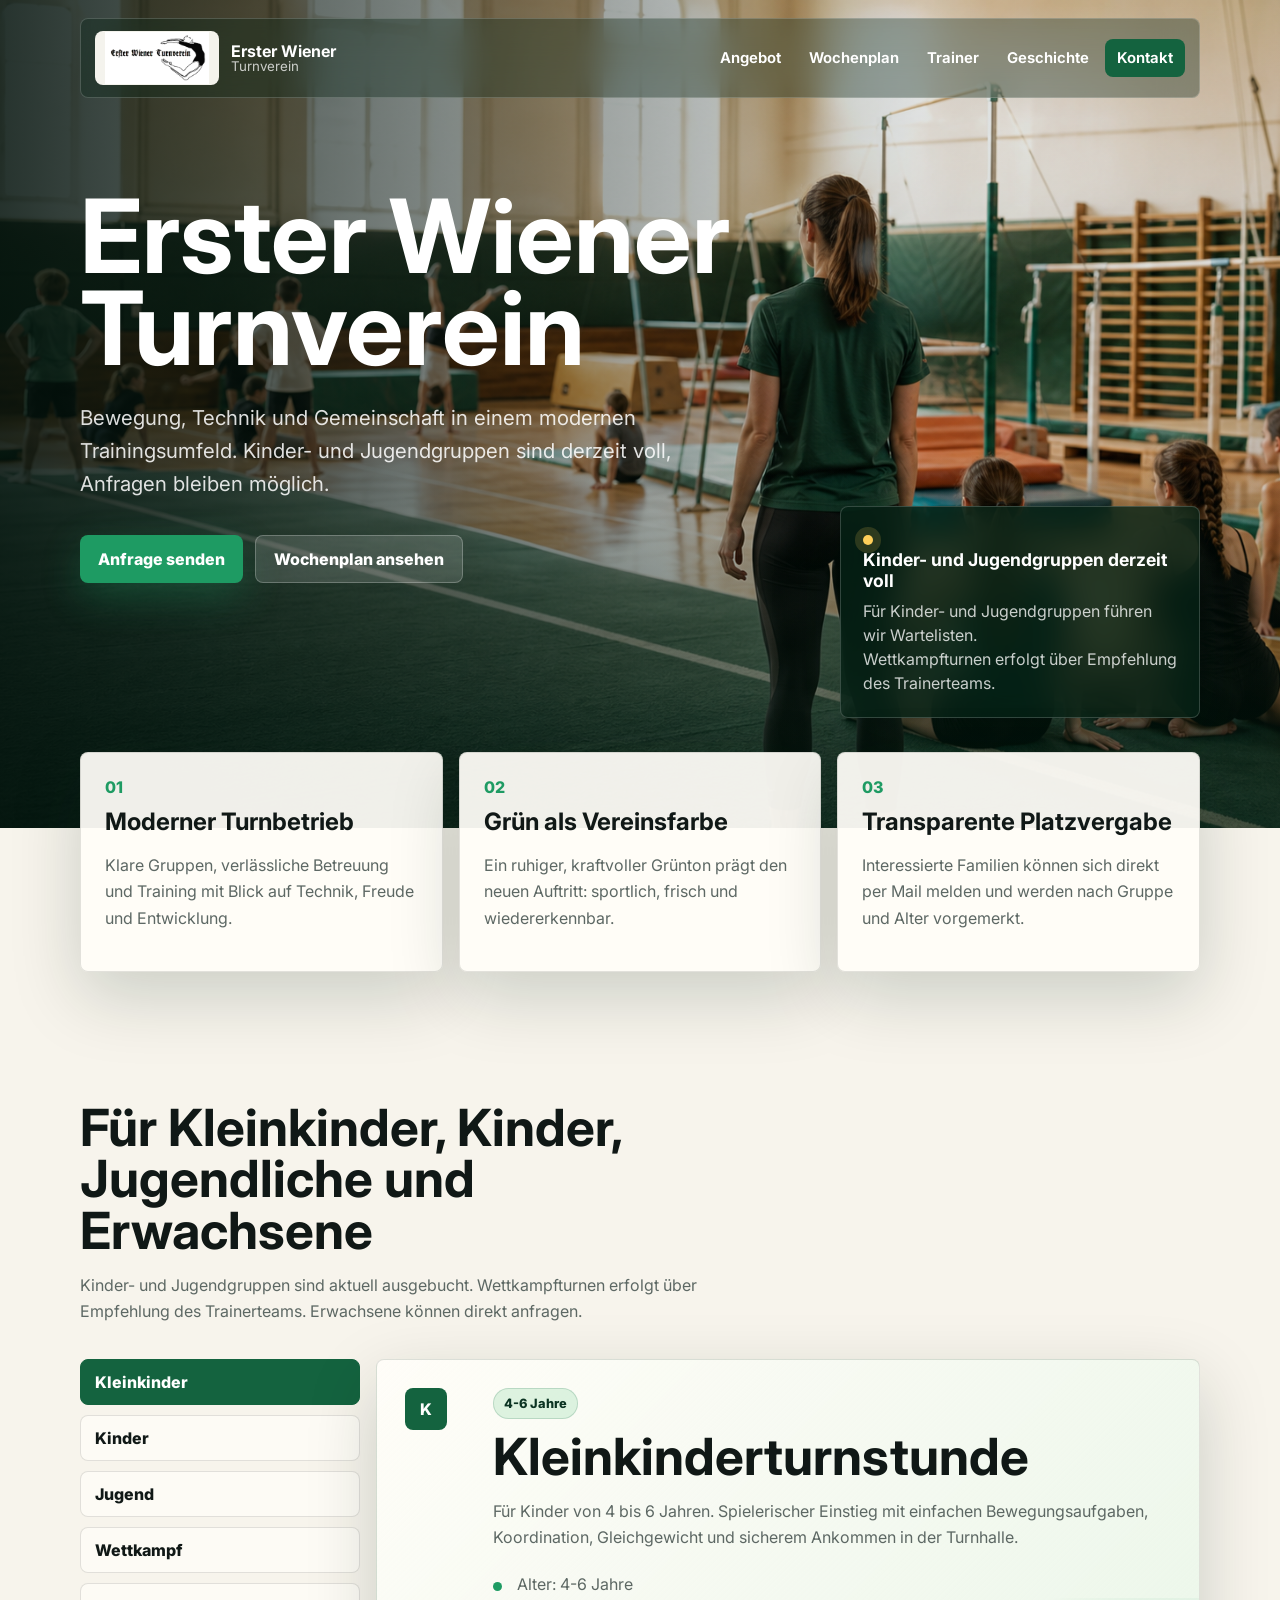
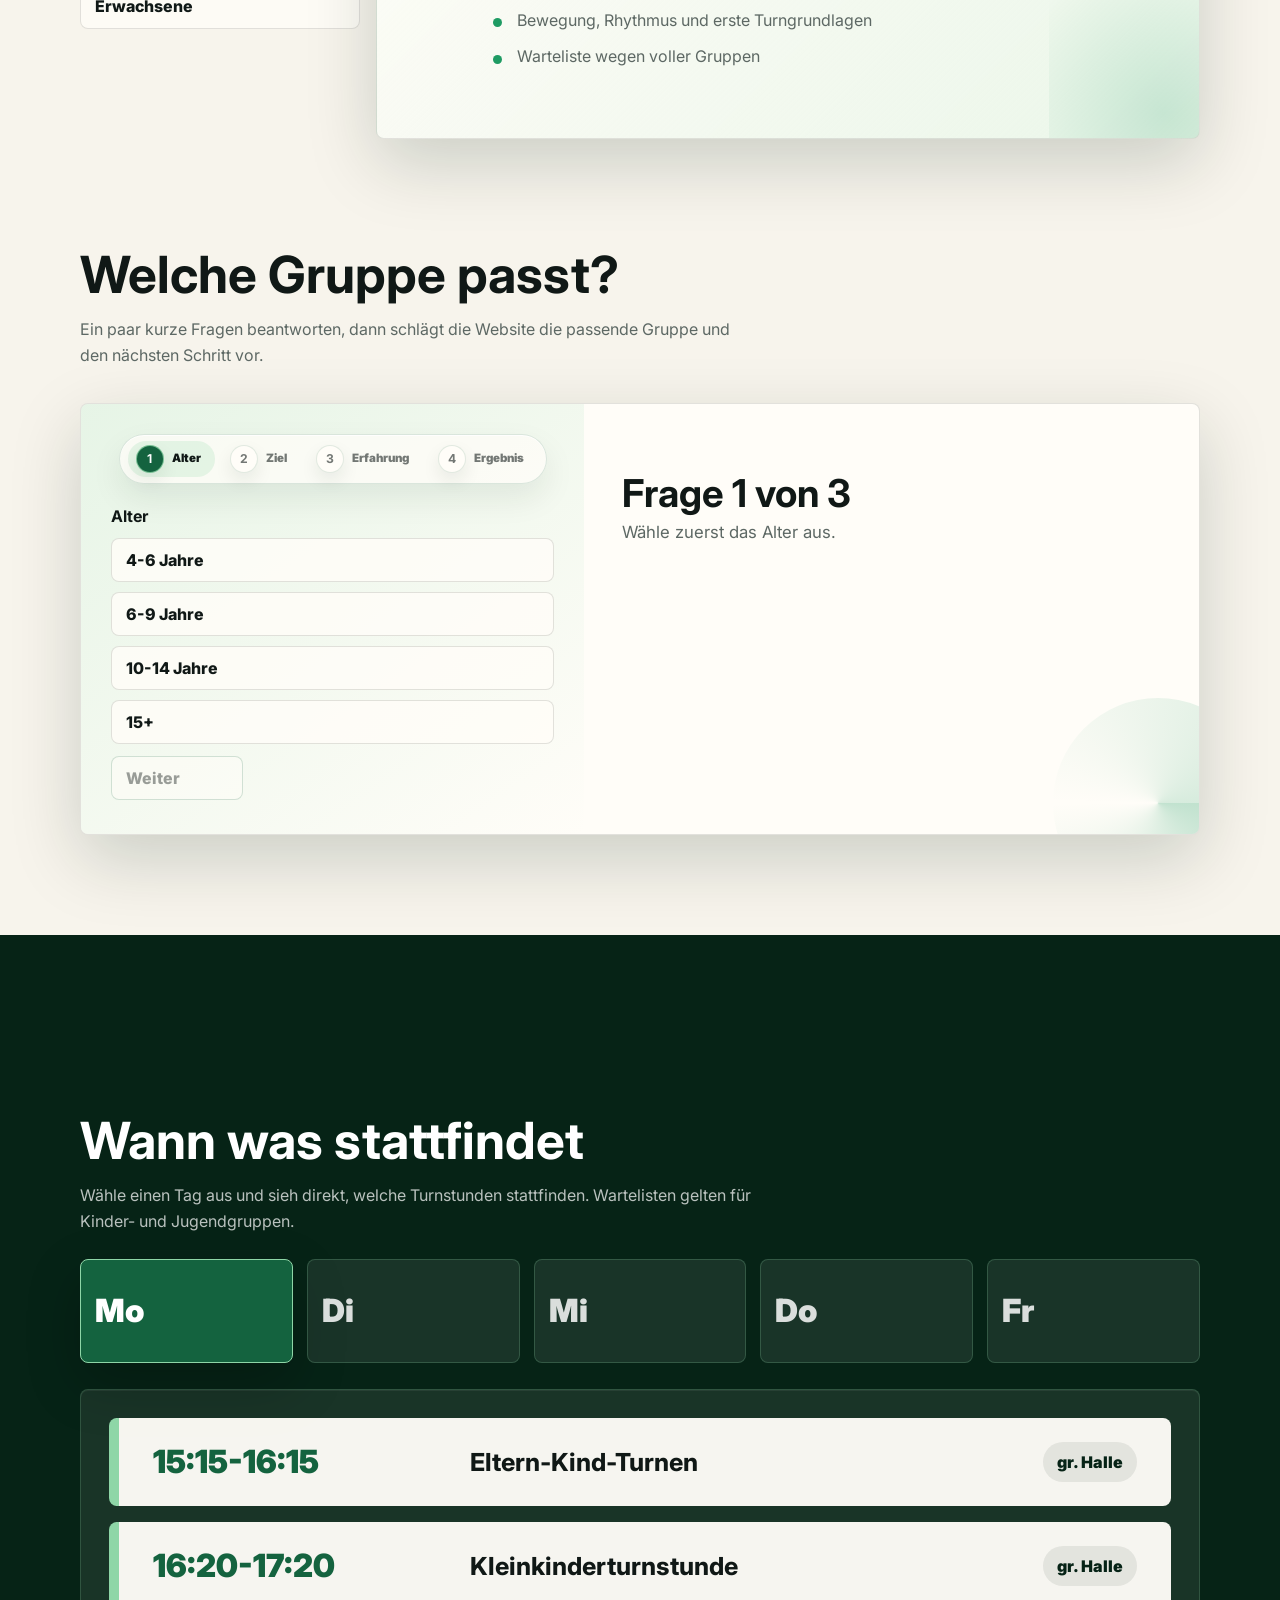
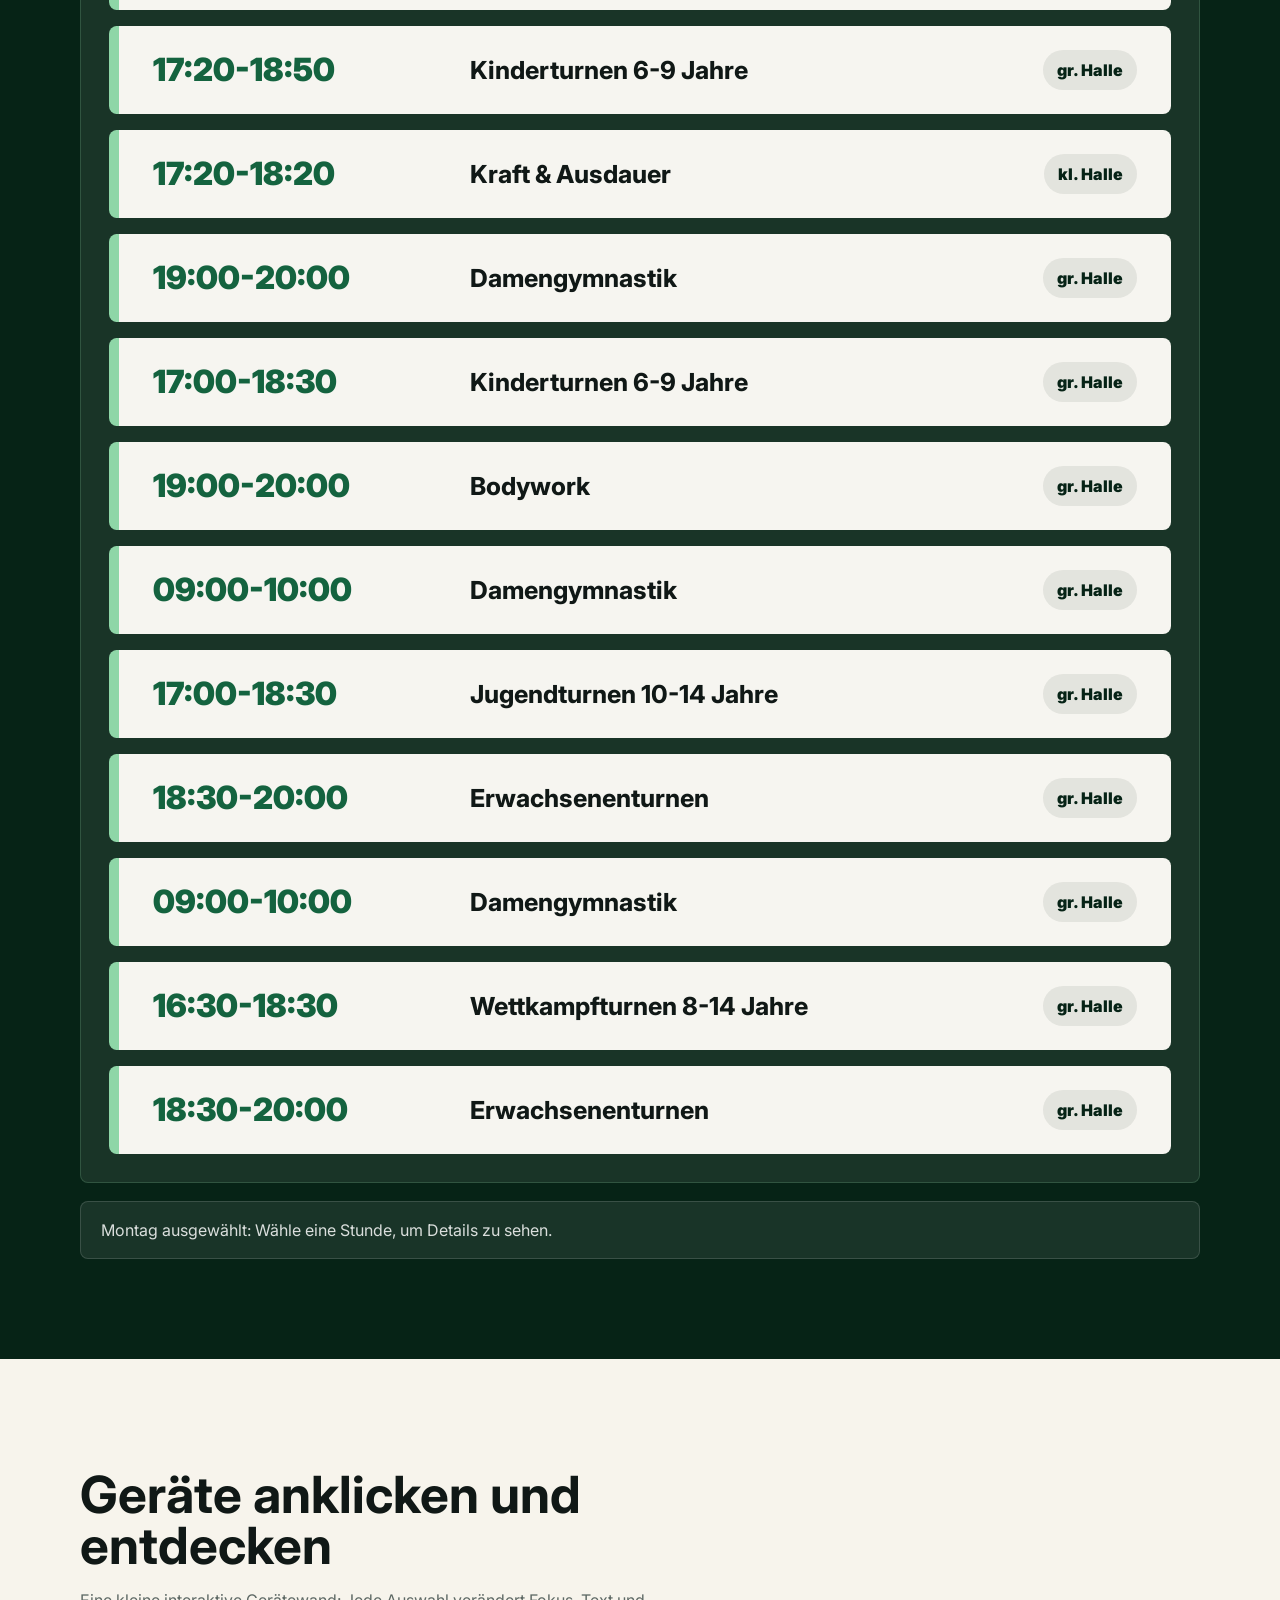
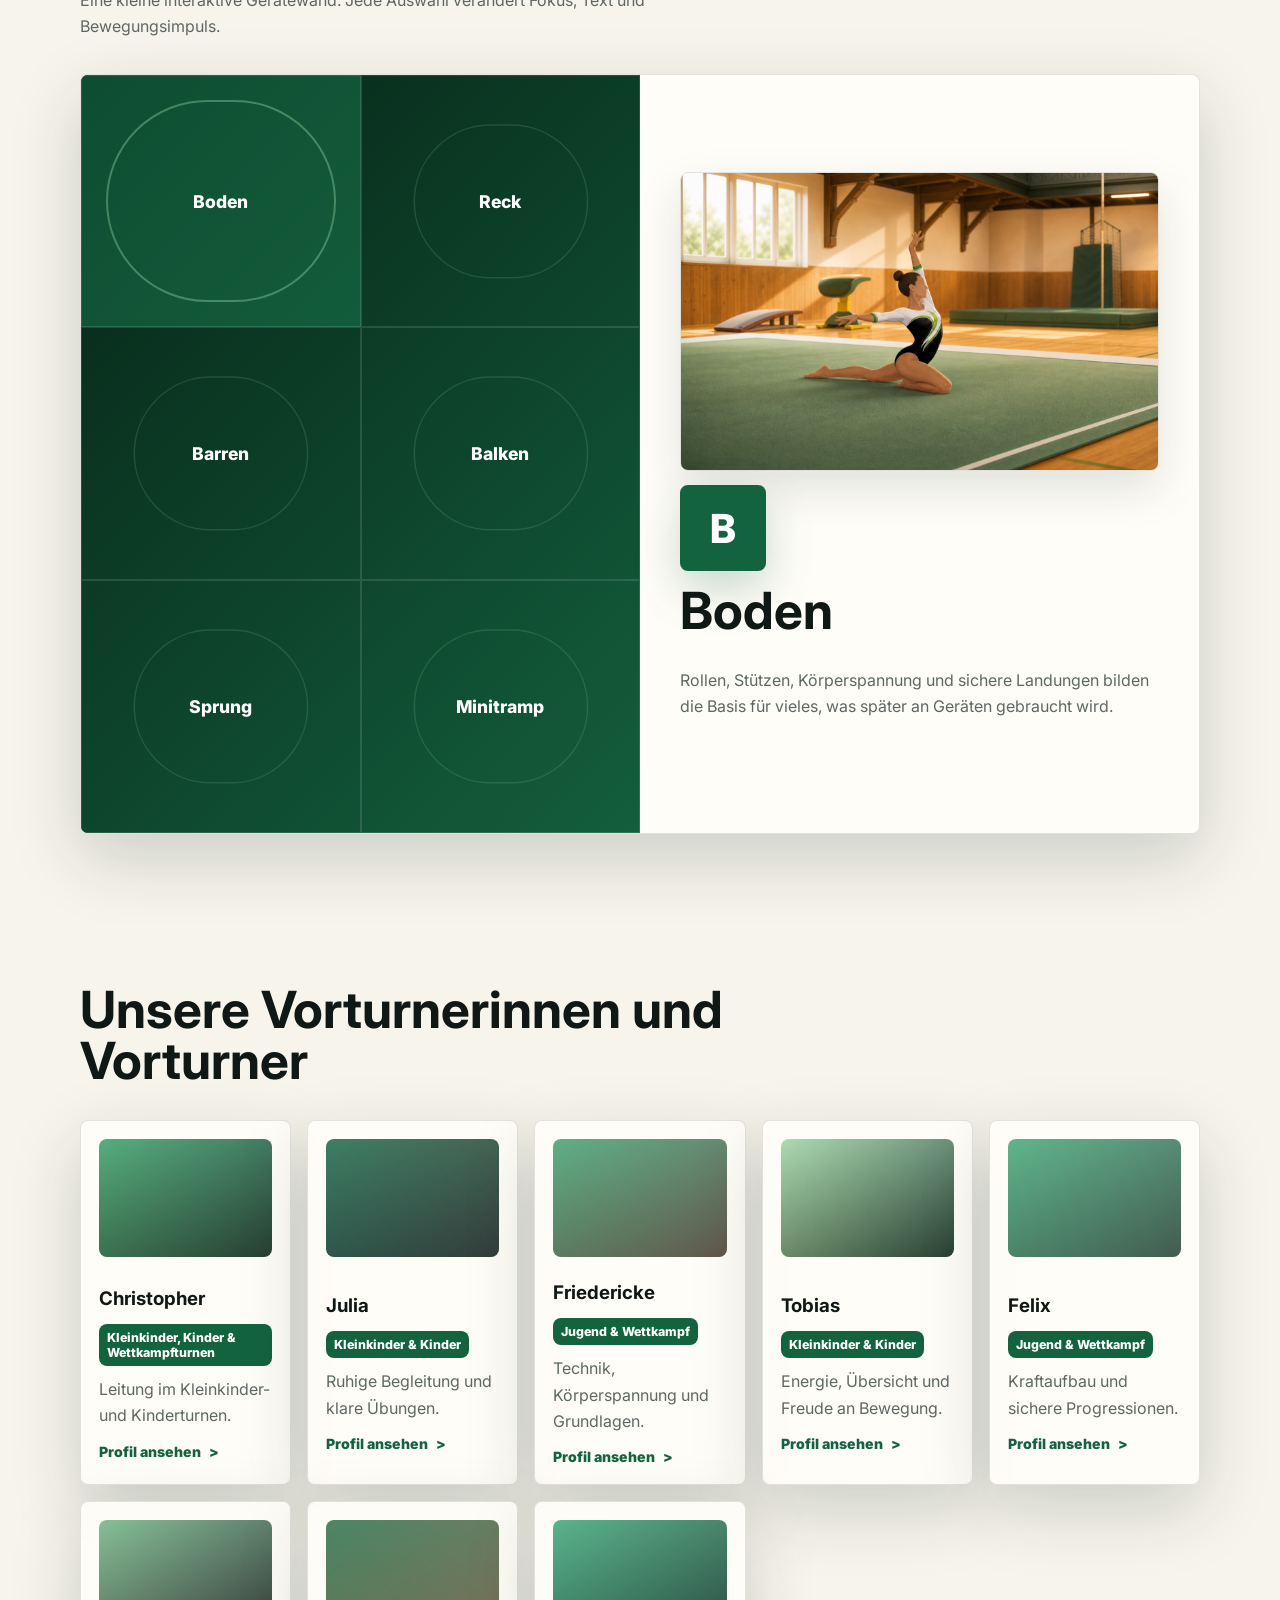
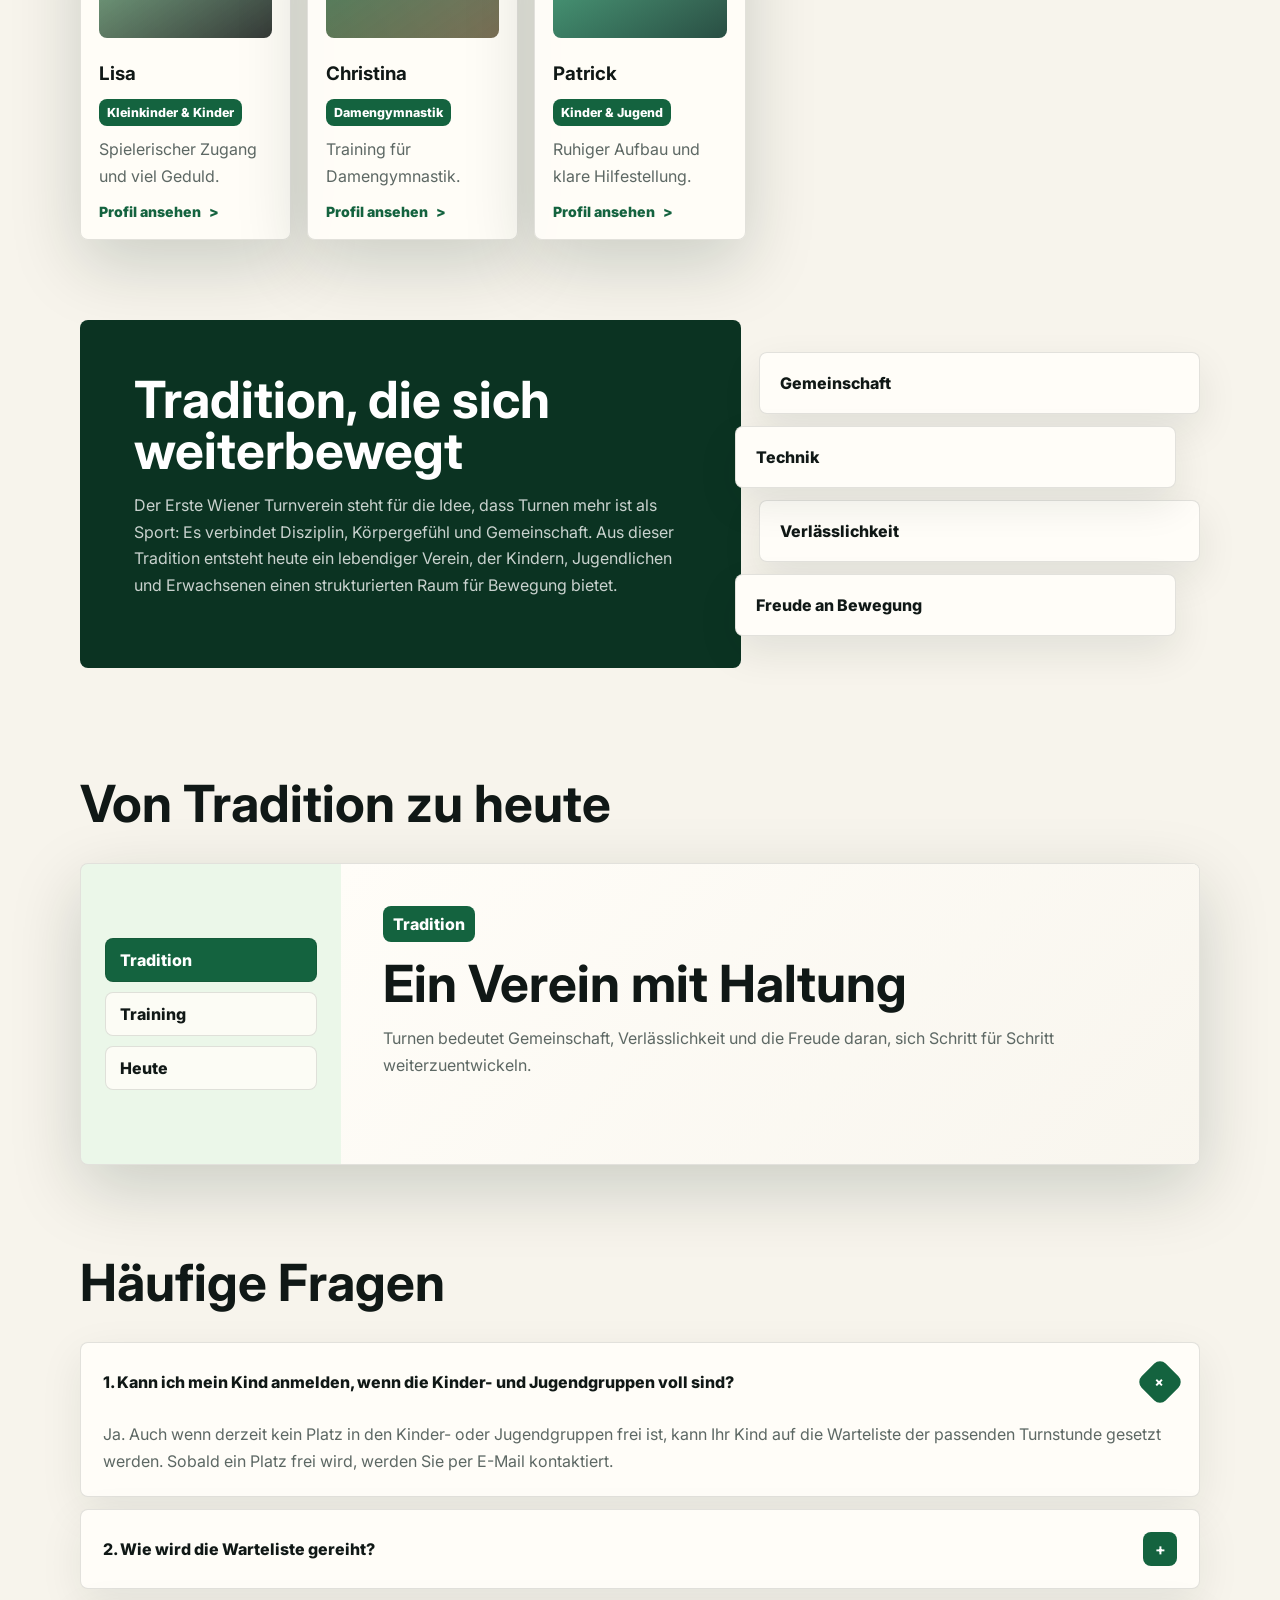
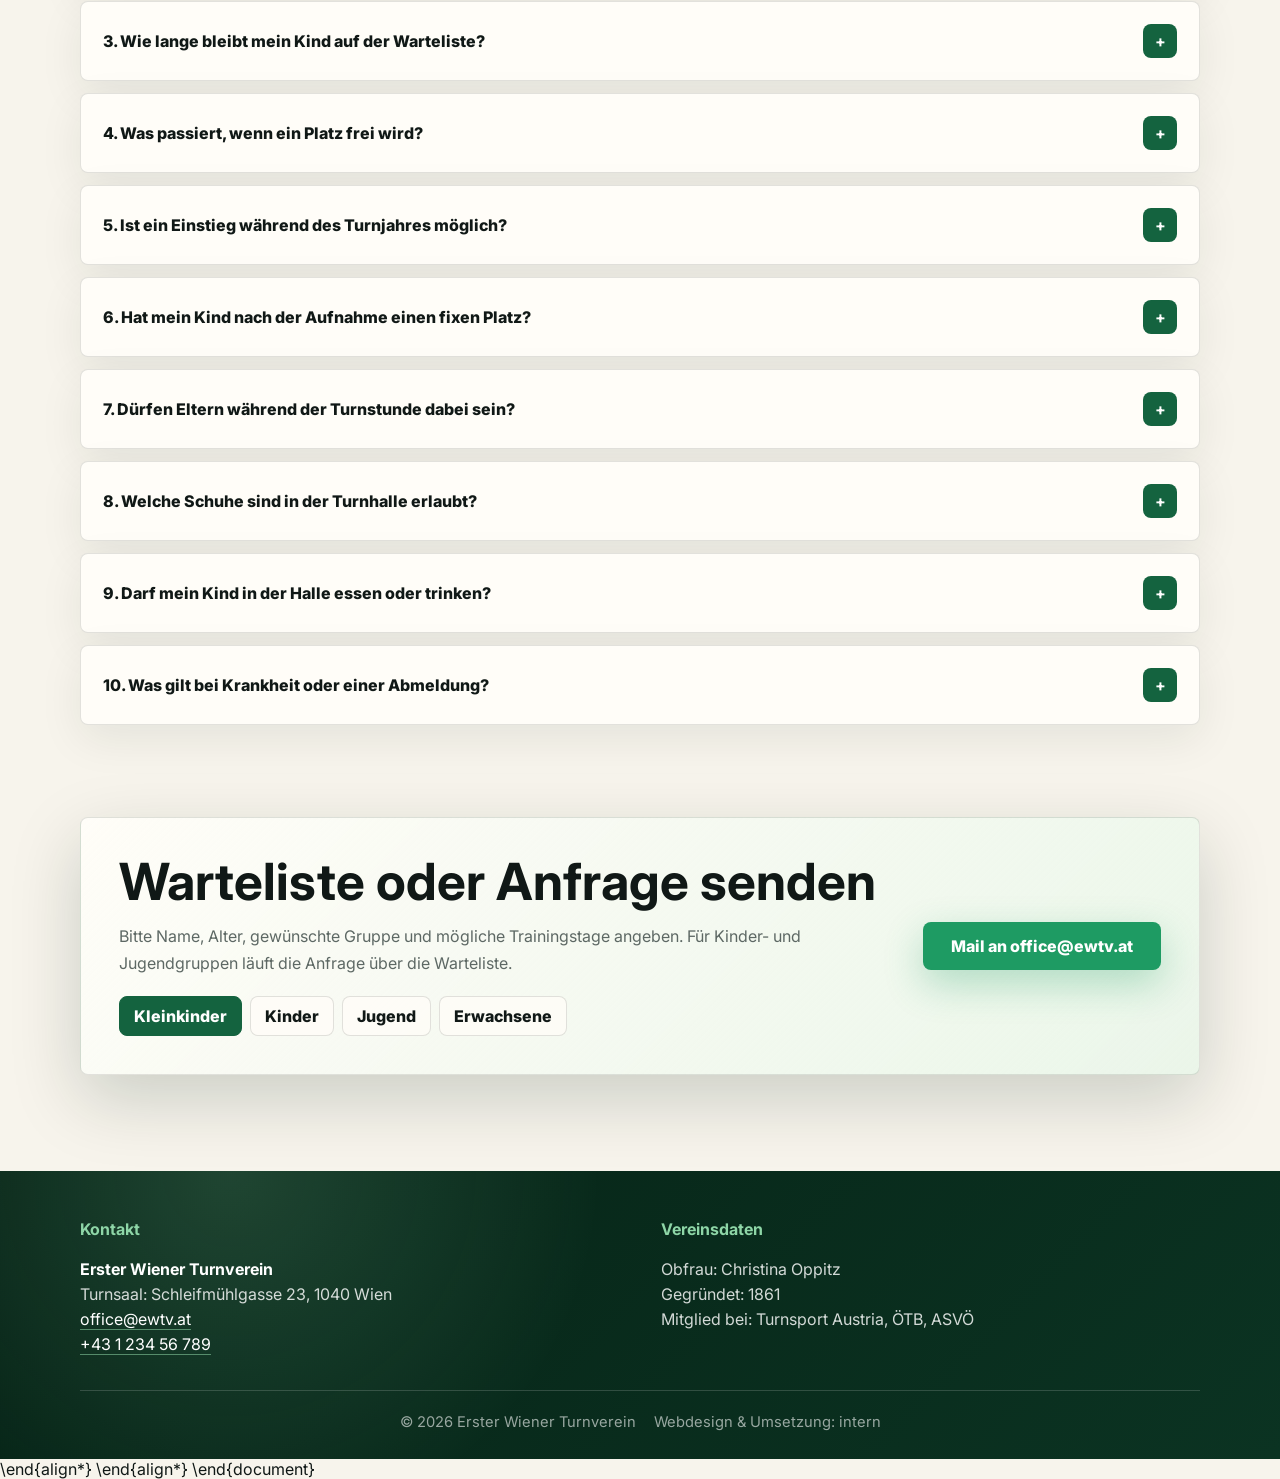
==== index.html @ 9763422a "Fix HTML syntax errors in index.html" ====
<!doctype html>
<html lang="de">
  <head>
    <meta charset="utf-8">
    <meta name="viewport" content="width=device-width, initial-scale=1">
    <meta name="description" content="Erster Wiener Turnverein: Turnstunden, Wartelisten, Trainerteam und Kontakt.">
    <title>Erster Wiener Turnverein</title>
    <link rel="preconnect" href="https://fonts.googleapis.com">
    <link rel="preconnect" href="https://fonts.gstatic.com" crossorigin>
    <link href="https://fonts.googleapis.com/css2?family=Inter:wght@400;500;600;700;800&display=swap" rel="stylesheet">
    <link rel="stylesheet" href="styles.css">
  </head>
  <body>
    <header class="site-header" data-header>
      <a class="brand" href="#start" aria-label="Erster Wiener Turnverein Startseite">
        <span class="brand-mark">
          <img src="assets/ewtv-logo.png" alt="" aria-hidden="true">
        </span>
        <span>
          <strong>Erster Wiener</strong>
          <small>Turnverein</small>
        </span>
      </a>
      <button class="menu-toggle" type="button" aria-label="Menü öffnen" aria-expanded="false" data-menu-toggle>
        <span></span>
        <span></span>
      </button>
      <nav class="main-nav" data-nav>
        <a href="#angebot">Angebot</a>
        <a href="#wochenplan">Wochenplan</a>
        <a href="#trainer">Trainer</a>
        <a href="#geschichte">Geschichte</a>
        <a class="nav-contact" href="#kontakt">Kontakt</a>
      </nav>
    </header>

    <main id="start">
      <section class="hero">
        <img src="assets/ewtv-hero.png" alt="Turnstunde in einer hellen Turnhalle mit Trainerin, Kindern und grünen Matten">
        <div class="hero-shade"></div>
        <div class="hero-content">
          <p class="eyebrow reveal">Turnen in Wien seit Generationen</p>
          <h1 class="reveal">Erster Wiener Turnverein</h1>
          <p class="hero-copy reveal">
            Bewegung, Technik und Gemeinschaft in einem modernen Trainingsumfeld. Kinder- und Jugendgruppen sind derzeit voll, Anfragen bleiben möglich.
          </p>
          <div class="hero-actions reveal">
            <a class="button primary" href="#kontakt">Anfrage senden</a>
            <a class="button secondary" href="#wochenplan">Wochenplan ansehen</a>
          </div>
        </div>
        <aside class="capacity-card reveal">
          <span class="status-dot"></span>
          <strong>Kinder- und Jugendgruppen derzeit voll</strong>
          <p>Für Kinder- und Jugendgruppen führen wir Wartelisten.</p>
          <p>Wettkampfturnen erfolgt über Empfehlung des Trainerteams.</p>
        </aside>
      </section>

      <section class="intro-band">
        <div class="intro-grid">
          <article class="intro-panel reveal">
            <span>01</span>
            <h2>Moderner Turnbetrieb</h2>
            <p>Klare Gruppen, verlässliche Betreuung und Training mit Blick auf Technik, Freude und Entwicklung.</p>
          </article>
          <article class="intro-panel reveal">
            <span>02</span>
            <h2>Grün als Vereinsfarbe</h2>
            <p>Ein ruhiger, kraftvoller Grünton prägt den neuen Auftritt: sportlich, frisch und wiedererkennbar.</p>
          </article>
          <article class="intro-panel reveal">
            <span>03</span>
            <h2>Transparente Platzvergabe</h2>
            <p>Interessierte Familien können sich direkt per Mail melden und werden nach Gruppe und Alter vorgemerkt.</p>
          </article>
        </div>
      </section>

      <section class="section overlap" id="angebot">
        <div class="section-heading reveal">
          <p class="eyebrow">Turnstunden Angebot</p>
          <h2>Für Kleinkinder, Kinder, Jugendliche und Erwachsene</h2>
          <p>Kinder- und Jugendgruppen sind aktuell ausgebucht. Wettkampfturnen erfolgt über Empfehlung des Trainerteams. Erwachsene können direkt anfragen.</p>
        </div>
        <div class="program-explorer reveal" data-tabs>
          <div class="program-tabs" role="tablist" aria-label="Turnstunden auswählen">
            <button class="is-active" type="button" role="tab" aria-selected="true" data-tab="kleinkinder">Kleinkinder</button>
            <button type="button" role="tab" aria-selected="false" data-tab="kinder">Kinder</button>
            <button type="button" role="tab" aria-selected="false" data-tab="jugend">Jugend</button>
            <button type="button" role="tab" aria-selected="false" data-tab="wettkampf">Wettkampf</button>
            <button type="button" role="tab" aria-selected="false" data-tab="erwachsene">Erwachsene</button>
          </div>
          <div class="program-stage">
            <article class="program-panel is-active" data-panel="kleinkinder">
              <span class="icon">K</span>
              <div>
                <p class="pill">4-6 Jahre</p>
                <h3>Kleinkinderturnstunde</h3>
                <p>Für Kinder von 4 bis 6 Jahren. Spielerischer Einstieg mit einfachen Bewegungsaufgaben, Koordination, Gleichgewicht und sicherem Ankommen in der Turnhalle.</p>
                <ul>
                  <li>Alter: 4-6 Jahre</li>
                  <li>Bewegung, Rhythmus und erste Turngrundlagen</li>
                  <li>Warteliste wegen voller Gruppen</li>
                </ul>
              </div>
            </article>
            <article class="program-panel" data-panel="kinder">
              <span class="icon">K</span>
              <div>
                <p class="pill">6-9 Jahre</p>
                <h3>Kinderturnen</h3>
                <p>Für Kinder von 6 bis 9 Jahren. Grundlagen werden klarer, Übungen werden strukturierter und der Spaß an Bewegung bleibt im Zentrum.</p>
                <ul>
                  <li>Alter: 6-9 Jahre</li>
                  <li>Ruhige Gruppenführung mit klaren Abläufen</li>
                  <li>Vormerkung nach Alter und freien Kapazitäten</li>
                </ul>
              </div>
            </article>
            <article class="program-panel" data-panel="jugend">
              <span class="icon">J</span>
              <div>
                <p class="pill">10-14 Jahre</p>
                <h3>Jugendturnen</h3>
                <p>Für Jugendliche von 10 bis 14 Jahren. Mehr Technik, mehr Kraft und mehr Selbstständigkeit in einer Gruppe mit klaren Trainingszielen.</p>
                <ul>
                  <li>Alter: 10-14 Jahre</li>
                  <li>Technikaufbau und Beweglichkeit</li>
                  <li>Übungen mit sichtbarer Progression</li>
                </ul>
              </div>
            </article>
            <article class="program-panel" data-panel="wettkampf">
              <span class="icon">W</span>
              <div>
                <p class="pill">8-14 Jahre, nach Absprache</p>
                <h3>Wettkampfturnen</h3>
                <p>Für Kinder und Jugendliche von 8 bis 14 Jahren, je nach Absprache mit den Trainerinnen und Trainern. Das Training findet freitags statt.</p>
                <ul>
                  <li>Alter: 8-14 Jahre</li>
                  <li>Freitag, nach Absprache mit dem Trainerteam</li>
                  <li>Geeignet nach Einschätzung von Trainingsstand und Gruppe</li>
                </ul>
              </div>
            </article>
            <article class="program-panel" data-panel="erwachsene">
              <span class="icon">E</span>
              <div>
                <p class="pill">ab 15 Jahren</p>
                <h3>Erwachsene</h3>
                <p>Für alle ab 15 Jahren. Aktives Training für Kraft, Mobilität und turnerische Grundlagen in einem strukturierten Vereinsumfeld.</p>
                <ul>
                  <li>Alter: ab 15 Jahren</li>
                  <li>Körperstabilität und Beweglichkeit</li>
                  <li>Turnerische Grundlagen ohne Leistungsdruck</li>
                </ul>
              </div>
            </article>
          </div>
        </div>
      </section>

      <section class="section finder-section">
        <div class="section-heading reveal">
          <p class="eyebrow">Interaktiver Finder</p>
          <h2>Welche Gruppe passt?</h2>
          <p>Ein paar kurze Fragen beantworten, dann schlägt die Website die passende Gruppe und den nächsten Schritt vor.</p>
        </div>
        <div class="finder reveal" data-finder>
          <div class="finder-controls" data-quiz-track>
            <div class="quiz-progress" aria-label="Quiz Fortschritt">
              <span class="is-active" data-quiz-progress="0"><b>1</b><small>Alter</small></span>
              <span data-quiz-progress="1"><b>2</b><small>Ziel</small></span>
              <span data-quiz-progress="2"><b>3</b><small>Erfahrung</small></span>
              <span data-quiz-progress="3"><b>4</b><small>Ergebnis</small></span>
            </div>
            <div class="quiz-block is-active" data-quiz-step="0">
              <h3>Alter</h3>
              <div class="quiz-options" aria-label="Alter auswählen">
                <button type="button" data-age-group="4-6">4-6 Jahre</button>
                <button type="button" data-age-group="6-9">6-9 Jahre</button>
                <button type="button" data-age-group="10-14">10-14 Jahre</button>
                <button type="button" data-age-group="15+">15+</button>
              </div>
              <button class="quiz-next" type="button" data-quiz-next disabled>Weiter</button>
            </div>
            <div class="quiz-block" data-quiz-step="1">
              <h3>Was soll beim Training im Vordergrund stehen?</h3>
              <div class="quiz-options" aria-label="Trainingsschwerpunkt auswählen">
                <button type="button" data-goal="grundlagen">Spielerisch bewegen und Turngrundlagen lernen</button>
                <button type="button" data-goal="elemente">Neue Turnelemente lernen und sicherer werden</button>
                <button type="button" data-goal="kontrolle">Kraft, Beweglichkeit und Körperkontrolle verbessern</button>
              </div>
              <button class="quiz-next" type="button" data-quiz-next disabled>Weiter</button>
            </div>
            <div class="quiz-block" data-quiz-step="2">
              <h3>Wie viel Turnerfahrung ist schon vorhanden?</h3>
              <div class="quiz-options" aria-label="Turnerfahrung auswählen">
                <button type="button" data-experience="keine">Noch keine</button>
                <button type="button" data-experience="erste">Erste turnerische Erfahrungen gesammelt</button>
                <button type="button" data-experience="regelmaessig">Regelmäßiges Training und sichere Grundlagen</button>
              </div>
              <button class="quiz-next" type="button" data-quiz-next disabled>Ergebnis anzeigen</button>
            </div>
            <button class="button secondary quiz-restart" type="button" data-quiz-restart>Neustart</button>
          </div>
          <div class="finder-result" data-finder-result>
            <div class="finder-placeholder" data-finder-placeholder>
              <strong>Frage 1 von 3</strong>
              <span>Wähle zuerst das Alter aus.</span>
            </div>
            <p class="eyebrow">Vorschlag</p>
            <h3 data-finder-title>Kleinkinderturnstunde</h3>
            <p data-finder-copy>Für Kinder von 4 bis 6 Jahren: spielerischer Einstieg, Koordination und erste Turngrundlagen.</p>
            <p class="finder-extra" data-finder-extra hidden></p>
            <a class="button primary" data-finder-mail href="mailto:office@ewtv.at?subject=Wartelisten-Anfrage%20Kleinkinderturnstunde">Diese Warteliste anfragen</a>
          </div>
        </div>
      </section>

      <section class="section schedule-section" id="wochenplan">
        <div class="section-heading reveal">
          <p class="eyebrow">Wochenplan</p>
          <h2>Wann was stattfindet</h2>
          <p>Wähle einen Tag aus und sieh direkt, welche Turnstunden stattfinden. Wartelisten gelten für Kinder- und Jugendgruppen.</p>
        </div>
        <div class="schedule-tools reveal" aria-label="Wochentag auswählen">
          <button class="is-active" type="button" data-filter="mo">Mo</button>
          <button type="button" data-filter="di">Di</button>
          <button type="button" data-filter="mi">Mi</button>
          <button type="button" data-filter="do">Do</button>
          <button type="button" data-filter="fr">Fr</button>
        </div>
        <div class="schedule reveal" data-schedule>
          <button class="schedule-row" type="button" data-day="mo" data-note="Eltern-Kind-Turnen: aktuell voll.">
            <span class="schedule-time">15:15-16:15</span>
            <span class="schedule-name">Eltern-Kind-Turnen</span>
            <span class="schedule-place">gr. Halle</span>
          </button>
          <button class="schedule-row" type="button" data-day="mo" data-note="Kleinkinderturnstunde: für 4-6 Jahre, aktuell voll.">
            <span class="schedule-time">16:20-17:20</span>
            <span class="schedule-name">Kleinkinderturnstunde</span>
            <span class="schedule-place">gr. Halle</span>
          </button>
          <button class="schedule-row" type="button" data-day="mo" data-note="Kinderturnen: für 6-9 Jahre, aktuell voll.">
            <span class="schedule-time">17:20-18:50</span>
            <span class="schedule-name">Kinderturnen 6-9 Jahre</span>
            <span class="schedule-place">gr. Halle</span>
          </button>
          <button class="schedule-row" type="button" data-day="mo" data-note="Kraft & Ausdauer: Bei Interesse bitte direkt anfragen.">
            <span class="schedule-time">17:20-18:20</span>
            <span class="schedule-name">Kraft & Ausdauer</span>
            <span class="schedule-place">kl. Halle</span>
          </button>
          <button class="schedule-row" type="button" data-day="mo" data-note="Damengymnastik: Bei Interesse bitte direkt anfragen.">
            <span class="schedule-time">19:00-20:00</span>
            <span class="schedule-name">Damengymnastik</span>
            <span class="schedule-place">gr. Halle</span>
          </button>
          <button class="schedule-row" type="button" data-day="di" data-note="Kinderturnen: für 6-9 Jahre, aktuell voll.">
            <span class="schedule-time">17:00-18:30</span>
            <span class="schedule-name">Kinderturnen 6-9 Jahre</span>
            <span class="schedule-place">gr. Halle</span>
          </button>
          <button class="schedule-row" type="button" data-day="di" data-note="Bodywork: Bei Interesse bitte direkt anfragen.">
            <span class="schedule-time">19:00-20:00</span>
            <span class="schedule-name">Bodywork</span>
            <span class="schedule-place">gr. Halle</span>
          </button>
          <button class="schedule-row" type="button" data-day="mi" data-note="Damengymnastik: Bei Interesse bitte direkt anfragen.">
            <span class="schedule-time">09:00-10:00</span>
            <span class="schedule-name">Damengymnastik</span>
            <span class="schedule-place">gr. Halle</span>
          </button>
          <button class="schedule-row" type="button" data-day="mi" data-note="Jugendturnen: für 10-14 Jahre, aktuell voll.">
            <span class="schedule-time">17:00-18:30</span>
            <span class="schedule-name">Jugendturnen 10-14 Jahre</span>
            <span class="schedule-place">gr. Halle</span>
          </button>
          <button class="schedule-row" type="button" data-day="mi" data-note="Erwachsenenturnen: aktuell nicht voll. Bei Interesse bitte direkt anfragen.">
            <span class="schedule-time">18:30-20:00</span>
            <span class="schedule-name">Erwachsenenturnen</span>
            <span class="schedule-place">gr. Halle</span>
          </button>
          <button class="schedule-row" type="button" data-day="do" data-note="Damengymnastik: Bei Interesse bitte direkt anfragen.">
            <span class="schedule-time">09:00-10:00</span>
            <span class="schedule-name">Damengymnastik</span>
            <span class="schedule-place">gr. Halle</span>
          </button>
          <button class="schedule-row" type="button" data-day="fr" data-note="Wettkampfturnen: Freitag, für 8-14 Jahre, nur nach Absprache mit den Trainerinnen und Trainern.">
            <span class="schedule-time">16:30-18:30</span>
            <span class="schedule-name">Wettkampfturnen 8-14 Jahre</span>
            <span class="schedule-place">gr. Halle</span>
          </button>
          <button class="schedule-row" type="button" data-day="fr" data-note="Erwachsenenturnen: aktuell nicht voll. Bei Interesse bitte direkt anfragen.">
            <span class="schedule-time">18:30-20:00</span>
            <span class="schedule-name">Erwachsenenturnen</span>
            <span class="schedule-place">gr. Halle</span>
          </button>
          <div class="schedule-empty is-hidden" data-day-empty>Keine Turnstunde an diesem Tag eingetragen.</div>
        </div>
        <p class="schedule-note reveal" data-schedule-note>Montag ausgewählt: Wähle eine Stunde, um Details zu sehen.</p>
      </section>

      <section class="section apparatus-section">
        <div class="section-heading reveal">
          <p class="eyebrow">Trainingsszenen</p>
          <h2>Geräte anklicken und entdecken</h2>
          <p>Eine kleine interaktive Gerätewand: Jede Auswahl verändert Fokus, Text und Bewegungsimpuls.</p>
        </div>
        <div class="apparatus-lab reveal" data-apparatus>
          <div class="apparatus-board" aria-label="Geräte auswählen">
            <button class="apparatus-item is-active" type="button" data-apparatus-key="boden">
              <span>Boden</span>
            </button>
            <button class="apparatus-item" type="button" data-apparatus-key="reck">
              <span>Reck</span>
            </button>
            <button class="apparatus-item" type="button" data-apparatus-key="barren">
              <span>Barren</span>
            </button>
            <button class="apparatus-item" type="button" data-apparatus-key="balken">
              <span>Balken</span>
            </button>
            <button class="apparatus-item" type="button" data-apparatus-key="sprung">
              <span>Sprung</span>
            </button>
            <button class="apparatus-item" type="button" data-apparatus-key="minitramp">
              <span>Minitramp</span>
            </button>
          </div>
          <div class="apparatus-detail" data-apparatus-detail>
            <img class="apparatus-image" data-apparatus-image src="assets/apparatus-boden.jpg?v=3" alt="Stilisierte Turnszene am Gerät Boden">
            <div class="motion-symbol" data-motion-symbol>B</div>
            <p class="eyebrow">Fokus</p>
            <h3 data-apparatus-title>Boden</h3>
            <p data-apparatus-copy>Rollen, Stützen, Körperspannung und sichere Landungen bilden die Basis für vieles, was später an Geräten gebraucht wird.</p>
          </div>
        </div>
      </section>

      <section class="section trainers" id="trainer">
        <div class="section-heading reveal">
          <p class="eyebrow">Trainerteam</p>
          <h2>Unsere Vorturnerinnen und Vorturner</h2>
        </div>
        <div class="trainer-grid" data-trainer-grid>
          <a class="trainer-card reveal" href="trainer.html?person=christopher" data-trainer-card="christopher">
            <div class="trainer-photo trainer-a"></div>
            <div>
              <h3>Christopher</h3>
              <span class="trainer-badge">Kleinkinder, Kinder & Wettkampfturnen</span>
              <p class="trainer-card-summary">Leitung im Kleinkinder- und Kinderturnen.</p>
              <span class="trainer-card-link">Profil ansehen</span>
            </div>
          </a>
          <a class="trainer-card reveal" href="trainer.html?person=julia" data-trainer-card="julia">
            <div class="trainer-photo trainer-b"></div>
            <div>
              <h3>Julia</h3>
              <span class="trainer-badge">Kleinkinder & Kinder</span>
              <p class="trainer-card-summary">Ruhige Begleitung und klare Übungen.</p>
              <span class="trainer-card-link">Profil ansehen</span>
            </div>
          </a>
          <a class="trainer-card reveal" href="trainer.html?person=friedericke" data-trainer-card="friedericke">
            <div class="trainer-photo trainer-c"></div>
            <div>
              <h3>Friedericke</h3>
              <span class="trainer-badge">Jugend & Wettkampf</span>
              <p class="trainer-card-summary">Technik, Körperspannung und Grundlagen.</p>
              <span class="trainer-card-link">Profil ansehen</span>
            </div>
          </a>
          <a class="trainer-card reveal" href="trainer.html?person=tobias" data-trainer-card="tobias">
            <div class="trainer-photo trainer-d"></div>
            <div>
              <h3>Tobias</h3>
              <span class="trainer-badge">Kleinkinder & Kinder</span>
              <p class="trainer-card-summary">Energie, Übersicht und Freude an Bewegung.</p>
              <span class="trainer-card-link">Profil ansehen</span>
            </div>
          </a>
          <a class="trainer-card reveal" href="trainer.html?person=felix" data-trainer-card="felix">
            <div class="trainer-photo trainer-e"></div>
            <div>
              <h3>Felix</h3>
              <span class="trainer-badge">Jugend & Wettkampf</span>
              <p class="trainer-card-summary">Kraftaufbau und sichere Progressionen.</p>
              <span class="trainer-card-link">Profil ansehen</span>
            </div>
          </a>
          <a class="trainer-card reveal" href="trainer.html?person=lisa" data-trainer-card="lisa">
            <div class="trainer-photo trainer-f"></div>
            <div>
              <h3>Lisa</h3>
              <span class="trainer-badge">Kleinkinder & Kinder</span>
              <p class="trainer-card-summary">Spielerischer Zugang und viel Geduld.</p>
              <span class="trainer-card-link">Profil ansehen</span>
            </div>
          </a>
          <a class="trainer-card reveal" href="trainer.html?person=christina" data-trainer-card="christina">
            <div class="trainer-photo trainer-g"></div>
            <div>
              <h3>Christina</h3>
              <span class="trainer-badge">Damengymnastik</span>
              <p class="trainer-card-summary">Training für Damengymnastik.</p>
              <span class="trainer-card-link">Profil ansehen</span>
            </div>
          </a>
          <a class="trainer-card reveal" href="trainer.html?person=patrick" data-trainer-card="patrick">
            <div class="trainer-photo trainer-h"></div>
            <div>
              <h3>Patrick</h3>
              <span class="trainer-badge">Kinder & Jugend</span>
              <p class="trainer-card-summary">Ruhiger Aufbau und klare Hilfestellung.</p>
              <span class="trainer-card-link">Profil ansehen</span>
            </div>
          </a>
        </div>
      </section>

      <section class="story" id="geschichte">
        <div class="story-content reveal">
          <p class="eyebrow">Geschichte</p>
          <h2>Tradition, die sich weiterbewegt</h2>
          <p>
            Der Erste Wiener Turnverein steht für die Idee, dass Turnen mehr ist als Sport: Es verbindet Disziplin, Körpergefühl und Gemeinschaft. Aus dieser Tradition entsteht heute ein lebendiger Verein, der Kindern, Jugendlichen und Erwachsenen einen strukturierten Raum für Bewegung bietet.
          </p>
        </div>
        <div class="story-stack reveal" aria-label="Vereinswerte">
          <span>Gemeinschaft</span>
          <span>Technik</span>
          <span>Verlässlichkeit</span>
          <span>Freude an Bewegung</span>
        </div>
      </section>

      <section class="section timeline-section">
        <div class="section-heading reveal">
          <p class="eyebrow">Vereinsgefühl</p>
          <h2>Von Tradition zu heute</h2>
        </div>
        <div class="timeline reveal" data-timeline>
          <div class="timeline-controls" role="tablist" aria-label="Vereinsphasen">
            <button class="is-active" type="button" data-year="tradition">Tradition</button>
            <button type="button" data-year="training">Training</button>
            <button type="button" data-year="heute">Heute</button>
          </div>
          <article class="timeline-panel">
            <span data-timeline-year>Tradition</span>
            <h3 data-timeline-title>Ein Verein mit Haltung</h3>
            <p data-timeline-copy>Turnen bedeutet Gemeinschaft, Verlässlichkeit und die Freude daran, sich Schritt für Schritt weiterzuentwickeln.</p>
          </article>
        </div>
      </section>

      <section class="section faq-section">
        <div class="section-heading reveal">
          <p class="eyebrow">Warteliste & Ablauf</p>
          <h2>Häufige Fragen</h2>
        </div>
        <div class="faq-list reveal" data-faq>
          <article class="faq-item is-open">
            <button type="button" aria-expanded="true">
              <span>1. Kann ich mein Kind anmelden, wenn die Kinder- und Jugendgruppen voll sind?</span>
              <strong>+</strong>
            </button>
            <p>Ja. Auch wenn derzeit kein Platz in den Kinder- oder Jugendgruppen frei ist, kann Ihr Kind auf die Warteliste der passenden Turnstunde gesetzt werden. Sobald ein Platz frei wird, werden Sie per E-Mail kontaktiert.</p>
          </article>
          <article class="faq-item">
            <button type="button" aria-expanded="false">
              <span>2. Wie wird die Warteliste gereiht?</span>
              <strong>+</strong>
            </button>
            <p>Die Kinder werden nach dem Zeitpunkt der eingegangenen Anfrage gereiht und in die entsprechende Warteliste aufgenommen.</p>
          </article>
          <article class="faq-item">
            <button type="button" aria-expanded="false">
              <span>3. Wie lange bleibt mein Kind auf der Warteliste?</span>
              <strong>+</strong>
            </button>
            <p>Ihr Kind bleibt auf der Warteliste, bis ein passender Platz frei wird. Eine erneute Anmeldung ist nicht notwendig.</p>
          </article>
          <article class="faq-item">
            <button type="button" aria-expanded="false">
              <span>4. Was passiert, wenn ein Platz frei wird?</span>
              <strong>+</strong>
            </button>
            <p>Sobald ein Platz frei ist, erhalten Sie eine E-Mail. Bitte antworten Sie innerhalb von zwei Wochen. Erfolgt innerhalb dieser Frist keine Rückmeldung, wird das Kind von der Warteliste genommen und der Platz dem nächsten Kind angeboten.</p>
          </article>
          <article class="faq-item">
            <button type="button" aria-expanded="false">
              <span>5. Ist ein Einstieg während des Turnjahres möglich?</span>
              <strong>+</strong>
            </button>
            <p>Ja. Die Wartelisten werden während des gesamten Turnjahres regelmäßig aktualisiert. Sobald ein Platz frei wird, kann ein Kind auch unter dem Jahr einsteigen.</p>
          </article>
          <article class="faq-item">
            <button type="button" aria-expanded="false">
              <span>6. Hat mein Kind nach der Aufnahme einen fixen Platz?</span>
              <strong>+</strong>
            </button>
            <p>Ja. Sobald Ihr Kind aufgenommen wurde, ist es Mitglied des Vereins und hat einen festen Platz im Verein. Je nach Alter und Entwicklung kann es später in eine passende andere Turnstunde aufsteigen.</p>
          </article>
          <article class="faq-item">
            <button type="button" aria-expanded="false">
              <span>7. Dürfen Eltern während der Turnstunde dabei sein?</span>
              <strong>+</strong>
            </button>
            <p>Bei den Kleinkindergruppen dürfen Eltern während der ersten drei Turnstunden dabei sein. Danach sollen die Kinder ohne Begleitung teilnehmen. So können sie sich besser auf die Turnstunde konzentrieren und werden nicht dadurch abgelenkt, dass sie zwischendurch zu ihren Eltern laufen oder etwas zeigen möchten.</p>
          </article>
          <article class="faq-item">
            <button type="button" aria-expanded="false">
              <span>8. Welche Schuhe sind in der Turnhalle erlaubt?</span>
              <strong>+</strong>
            </button>
            <p>Straßenschuhe sind in der Turnhalle nicht erlaubt. Die Kinder können barfuß, mit rutschfesten Socken oder mit Turnpatschen teilnehmen.</p>
          </article>
          <article class="faq-item">
            <button type="button" aria-expanded="false">
              <span>9. Darf mein Kind in der Halle essen oder trinken?</span>
              <strong>+</strong>
            </button>
            <p>In der Turnhalle selbst darf nicht gegessen oder getrunken werden. Im Verein gibt es aber eine Trinkecke, in der die Kinder trinken dürfen. Bitte geben Sie Ihrem Kind daher immer eine Wasserflasche mit.</p>
          </article>
          <article class="faq-item">
            <button type="button" aria-expanded="false">
              <span>10. Was gilt bei Krankheit oder einer Abmeldung?</span>
              <strong>+</strong>
            </button>
            <p>Bei Krankheit dürfen TurnerInnen aus Sicherheitsgründen nicht am Training teilnehmen. Möchte ein Kind dauerhaft nicht mehr teilnehmen, kann es per E-Mail oder persönlich bei den Trainerinnen und Trainern abgemeldet werden.</p>
          </article>
        </div>
      </section>

      <section class="contact-section" id="kontakt">
        <div class="contact-card reveal">
          <div>
            <p class="eyebrow">Kontakt</p>
            <h2>Warteliste oder Anfrage senden</h2>
            <p>
              Bitte Name, Alter, gewünschte Gruppe und mögliche Trainingstage angeben. Für Kinder- und Jugendgruppen läuft die Anfrage über die Warteliste.
            </p>
            <div class="contact-picker" data-contact-picker>
              <button class="is-active" type="button" data-subject="Kleinkinderturnstunde">Kleinkinder</button>
              <button type="button" data-subject="Kinderturnen">Kinder</button>
              <button type="button" data-subject="Jugendturnen">Jugend</button>
              <button type="button" data-subject="Erwachsene">Erwachsene</button>
            </div>
          </div>
          <a class="button primary mail-button" data-mail-link href="mailto:office@ewtv.at?subject=Wartelisten-Anfrage%20Kleinkinderturnstunde&body=Liebes%20EWTV-Team%2C%0D%0A%0D%0Aich%20m%C3%B6chte%20mich%20bzw.%20mein%20Kind%20gerne%20auf%20die%20Warteliste%20setzen%20lassen.%0D%0A%0D%0AName%3A%0D%0AAlter%3A%0D%0AGew%C3%BCnschte%20Gruppe%3A%20Kleinkinderturnstunde%0D%0AM%C3%B6gliche%20Trainingstage%3A%0D%0ATelefonnummer%3A%0D%0A%0D%0AVielen%20Dank!">
            Mail an office@ewtv.at
          </a>
        </div>
      </section>
    </main>

    <footer class="site-footer">
      <div class="footer-inner">
        <div class="footer-column">
          <h2>Kontakt</h2>
          <p>
            <strong>Erster Wiener Turnverein</strong><br>
            Turnsaal: Schleifmühlgasse 23, 1040 Wien<br>
            <a href="mailto:office@ewtv.at">office@ewtv.at</a><br>
            <a href="tel:+43123456789">+43 1 234 56 789</a>
          </p>
        </div>
        <div class="footer-column">
          <h2>Vereinsdaten</h2>
          <p>
            Obfrau: Christina Oppitz<br>
            Gegründet: 1861<br>
            Mitglied bei: Turnsport Austria, ÖTB, ASVÖ
          </p>
        </div>
      </div>
      <div class="footer-bottom">
        <span>© 2026 Erster Wiener Turnverein</span>
        <span>Webdesign & Umsetzung: intern</span>
      </div>
    </footer>

    <script src="script.js"></script>
  </body>
</html>
 \end{align*}
 \end{align*}
\end{document}
---- styles.css ----
:root {
  --green-950: #062316;
  --green-850: #0b3322;
  --green-700: #14633f;
  --green-500: #1e9b63;
  --green-300: #8ed6a7;
  --cream: #f7f4ec;
  --paper: #fffdf8;
  --ink: #101816;
  --muted: #5d6864;
  --line: rgba(16, 24, 22, 0.12);
  --shadow: 0 24px 70px rgba(6, 35, 22, 0.18);
}

* {
  box-sizing: border-box;
}

html {
  scroll-behavior: smooth;
}

body {
  margin: 0;
  font-family: "Inter", Arial, sans-serif;
  color: var(--ink);
  background: var(--cream);
}

img {
  max-width: 100%;
  display: block;
}

a {
  color: inherit;
  text-decoration: none;
}

button {
  font: inherit;
}

.site-header {
  position: fixed;
  top: 18px;
  left: 50%;
  z-index: 20;
  width: min(1120px, calc(100% - 32px));
  transform: translateX(-50%);
  display: flex;
  align-items: center;
  justify-content: space-between;
  gap: 24px;
  padding: 12px 14px;
  color: #fff;
  background: rgba(6, 35, 22, 0.35);
  border: 1px solid rgba(255, 255, 255, 0.18);
  border-radius: 8px;
  backdrop-filter: blur(18px);
  transition: background 240ms ease, box-shadow 240ms ease;
}

.site-header.is-scrolled {
  color: var(--ink);
  background: rgba(255, 253, 248, 0.92);
  box-shadow: 0 16px 40px rgba(6, 35, 22, 0.14);
}

.brand {
  display: inline-flex;
  align-items: center;
  gap: 12px;
  min-width: 260px;
}

.brand-mark {
  display: inline-flex;
  align-items: center;
  justify-content: center;
  width: 124px;
  height: 54px;
  padding: 7px 10px;
  background: rgba(255, 253, 248, 0.95);
  border-radius: 8px;
}

.brand-mark img {
  display: block;
  width: 100%;
  height: auto;
}

.brand strong,
.brand small {
  display: block;
  line-height: 1.05;
}

.brand small {
  opacity: 0.75;
}

.main-nav {
  display: flex;
  align-items: center;
  gap: 4px;
}

.main-nav a {
  padding: 10px 12px;
  border-radius: 8px;
  font-size: 0.93rem;
  font-weight: 650;
  transition: background 180ms ease;
}

.main-nav a:hover {
  background: rgba(30, 155, 99, 0.16);
}

.main-nav .nav-contact {
  color: #fff;
  background: var(--green-700);
}

.menu-toggle {
  display: none;
}

.hero {
  position: relative;
  min-height: 92vh;
  isolation: isolate;
  overflow: hidden;
}

.hero img {
  position: absolute;
  inset: 0;
  z-index: -3;
  width: 100%;
  height: 100%;
  object-fit: cover;
}

.hero-shade {
  position: absolute;
  inset: 0;
  z-index: -2;
  background:
    linear-gradient(90deg, rgba(3, 18, 12, 0.86) 0%, rgba(3, 18, 12, 0.5) 35%, rgba(3, 18, 12, 0.12) 72%),
    linear-gradient(0deg, rgba(6, 35, 22, 0.55) 0%, rgba(6, 35, 22, 0) 45%);
}

.hero-content {
  width: min(1120px, calc(100% - 32px));
  margin: 0 auto;
  padding: 190px 0 180px;
  color: #fff;
}

.eyebrow {
  display: none;
  margin: 0 0 14px;
  color: var(--green-300);
  font-size: 0.82rem;
  font-weight: 800;
  letter-spacing: 0;
  text-transform: uppercase;
}

.hero h1 {
  width: min(780px, 100%);
  margin: 0;
  font-size: clamp(3.5rem, 8vw, 7.6rem);
  line-height: 0.9;
  letter-spacing: 0;
}

.hero-copy {
  width: min(620px, 100%);
  margin: 28px 0 0;
  color: rgba(255, 255, 255, 0.86);
  font-size: clamp(1.08rem, 2vw, 1.28rem);
  line-height: 1.6;
}

.hero-actions {
  display: flex;
  flex-wrap: wrap;
  gap: 12px;
  margin-top: 34px;
}

.button {
  display: inline-flex;
  align-items: center;
  justify-content: center;
  min-height: 48px;
  padding: 0 18px;
  border-radius: 8px;
  font-weight: 800;
  transition: transform 180ms ease, box-shadow 180ms ease, background 180ms ease;
}

.button:hover {
  transform: translateY(-2px);
}

.button.primary {
  color: #fff;
  background: var(--green-500);
  box-shadow: 0 14px 38px rgba(30, 155, 99, 0.3);
}

.button.secondary {
  color: #fff;
  background: rgba(255, 255, 255, 0.14);
  border: 1px solid rgba(255, 255, 255, 0.24);
}

.capacity-card {
  position: absolute;
  right: max(24px, calc((100vw - 1120px) / 2));
  bottom: 110px;
  width: min(360px, calc(100% - 48px));
  padding: 22px;
  color: #fff;
  background: rgba(6, 35, 22, 0.78);
  border: 1px solid rgba(255, 255, 255, 0.18);
  border-radius: 8px;
  box-shadow: var(--shadow);
  backdrop-filter: blur(16px);
}

.capacity-card strong {
  display: block;
  margin-bottom: 8px;
  font-size: 1.1rem;
}

.capacity-card p {
  margin: 0;
  color: rgba(255, 255, 255, 0.78);
  line-height: 1.5;
}

.status-dot {
  display: inline-block;
  width: 10px;
  height: 10px;
  margin-right: 8px;
  background: #ffcf5a;
  border-radius: 50%;
  box-shadow: 0 0 0 8px rgba(255, 207, 90, 0.16);
  animation: statusPulse 1400ms ease-in-out infinite;
}

@keyframes statusPulse {
  0%,
  100% {
    transform: scale(1);
    box-shadow: 0 0 0 7px rgba(255, 207, 90, 0.14);
  }
  50% {
    transform: scale(1.32);
    box-shadow: 0 0 0 13px rgba(255, 207, 90, 0.04);
  }
}

.intro-band {
  position: relative;
  margin-top: -76px;
  z-index: 2;
}

.intro-grid {
  width: min(1120px, calc(100% - 32px));
  margin: 0 auto;
  display: grid;
  grid-template-columns: repeat(3, 1fr);
  gap: 16px;
}

.intro-panel,
.offer-card,
.trainer-card,
.contact-card {
  border: 1px solid var(--line);
  border-radius: 8px;
  background: rgba(255, 253, 248, 0.94);
  box-shadow: var(--shadow);
}

.intro-panel {
  padding: 24px;
  transition: transform 220ms ease, box-shadow 220ms ease;
}

.intro-panel:hover {
  transform: translateY(-6px);
  box-shadow: 0 28px 80px rgba(6, 35, 22, 0.22);
}

.intro-panel span {
  color: var(--green-500);
  font-weight: 800;
}

.intro-panel h2,
.offer-card h3,
.trainer-card h3 {
  margin: 10px 0;
}

.intro-panel p,
.offer-card p,
.trainer-card p,
.section-heading p,
.story-content p,
.contact-card p {
  color: var(--muted);
  line-height: 1.65;
}

.section {
  width: min(1120px, calc(100% - 32px));
  margin: 0 auto;
  padding: 110px 0 0;
}

.section.overlap {
  padding-top: 130px;
}

.section-heading {
  width: min(680px, 100%);
  margin-bottom: 34px;
}

.section-heading h2,
.story-content h2,
.contact-card h2 {
  margin: 0;
  font-size: clamp(2rem, 4vw, 4.2rem);
  line-height: 1;
  letter-spacing: 0;
}

.program-explorer {
  display: grid;
  grid-template-columns: 280px 1fr;
  gap: 16px;
  align-items: stretch;
}

.program-tabs {
  display: grid;
  gap: 10px;
  align-content: start;
}

.program-tabs button,
.schedule-tools button,
.contact-picker button {
  min-height: 46px;
  padding: 0 14px;
  color: var(--ink);
  cursor: pointer;
  background: rgba(255, 253, 248, 0.78);
  border: 1px solid var(--line);
  border-radius: 8px;
  font-weight: 800;
  text-align: left;
  transition: transform 180ms ease, background 180ms ease, color 180ms ease, border-color 180ms ease;
}

.program-tabs button:hover,
.schedule-tools button:hover,
.contact-picker button:hover {
  transform: translateY(-2px);
  border-color: rgba(30, 155, 99, 0.38);
}

.program-tabs button.is-active,
.schedule-tools button.is-active,
.contact-picker button.is-active {
  color: #fff;
  background: var(--green-700);
  border-color: var(--green-700);
}

.program-stage {
  position: relative;
  min-height: 380px;
  padding: 28px;
  overflow: hidden;
  border: 1px solid var(--line);
  border-radius: 8px;
  background:
    linear-gradient(135deg, rgba(255, 253, 248, 0.96), rgba(142, 214, 167, 0.18)),
    var(--paper);
  box-shadow: var(--shadow);
}

.program-stage::after {
  content: "";
  position: absolute;
  right: -80px;
  bottom: -90px;
  width: 230px;
  height: 230px;
  background: radial-gradient(circle, rgba(30, 155, 99, 0.18), rgba(30, 155, 99, 0));
}

.program-panel {
  position: relative;
  z-index: 1;
  display: none;
  grid-template-columns: 64px 1fr;
  gap: 24px;
  opacity: 0;
  transform: translateX(18px);
}

.program-panel.is-active {
  display: grid;
  animation: panelIn 320ms ease forwards;
}

.program-panel h3 {
  margin: 12px 0;
  font-size: clamp(1.8rem, 4vw, 3.6rem);
  line-height: 1;
}

.program-panel p:not(.pill),
.program-panel li {
  color: var(--muted);
  line-height: 1.65;
}

.program-panel ul {
  display: grid;
  gap: 10px;
  margin: 20px 0 0;
  padding: 0;
  list-style: none;
}

.program-panel li {
  position: relative;
  padding-left: 24px;
}

.program-panel li::before {
  content: "";
  position: absolute;
  left: 0;
  top: 0.72em;
  width: 9px;
  height: 9px;
  background: var(--green-500);
  border-radius: 50%;
}

@keyframes panelIn {
  to {
    opacity: 1;
    transform: translateX(0);
  }
}

.card-top {
  display: flex;
  align-items: center;
  justify-content: space-between;
  gap: 12px;
}

.icon {
  display: grid;
  place-items: center;
  width: 42px;
  height: 42px;
  color: #fff;
  background: var(--green-700);
  border-radius: 8px;
  font-weight: 800;
}

.pill {
  display: inline-flex;
  margin: 0;
  padding: 7px 10px;
  color: var(--green-850);
  background: rgba(142, 214, 167, 0.28);
  border: 1px solid rgba(20, 99, 63, 0.18);
  border-radius: 999px;
  font-size: 0.8rem;
  font-weight: 800;
}

.schedule-section {
  width: 100%;
  padding-inline: max(16px, calc((100vw - 1120px) / 2));
  padding-bottom: 100px;
  background:
    linear-gradient(180deg, rgba(247, 244, 236, 0) 0%, var(--green-950) 18%),
    var(--green-950);
  color: #fff;
}

.finder-section {
  padding-bottom: 100px;
}

.finder,
.apparatus-lab,
.timeline {
  border: 1px solid var(--line);
  border-radius: 8px;
  background: var(--paper);
  box-shadow: var(--shadow);
}

.finder {
  display: grid;
  grid-template-columns: minmax(0, 0.9fr) minmax(320px, 1.1fr);
  gap: 0;
  overflow: hidden;
}

.finder-controls {
  position: relative;
  display: grid;
  grid-template-rows: auto 1fr;
  gap: 18px;
  min-height: 430px;
  padding: 30px;
  background: linear-gradient(145deg, rgba(142, 214, 167, 0.22), rgba(255, 253, 248, 0.78));
  overflow: hidden;
}

.quiz-progress {
  position: relative;
  z-index: 4;
  display: inline-flex;
  justify-self: center;
  gap: 7px;
  align-items: center;
  width: fit-content;
  max-width: 100%;
  min-height: 48px;
  padding: 6px 8px;
  background: rgba(255, 253, 248, 0.72);
  border: 1px solid rgba(20, 99, 63, 0.14);
  border-radius: 999px;
  box-shadow: inset 0 1px 0 rgba(255, 255, 255, 0.72), 0 14px 32px rgba(6, 35, 22, 0.08);
}

.quiz-progress span {
  position: relative;
  display: inline-flex;
  align-items: center;
  justify-content: center;
  gap: 8px;
  min-height: 36px;
  padding: 0 14px 0 8px;
  color: rgba(16, 24, 22, 0.58);
  background: transparent;
  border-radius: 999px;
  font-size: 0.72rem;
  font-weight: 900;
  text-align: center;
  transition: background 180ms ease, color 180ms ease;
}

.quiz-progress b {
  position: relative;
  z-index: 1;
  display: flex;
  align-items: center;
  justify-content: center;
  flex: 0 0 auto;
  width: 28px;
  height: 28px;
  color: var(--green-900);
  background: #fffdf8;
  border: 1px solid rgba(20, 99, 63, 0.12);
  border-radius: 50%;
  box-shadow: 0 8px 18px rgba(6, 35, 22, 0.08);
  font-size: 0.76rem;
}

.quiz-progress small {
  font-size: inherit;
  line-height: 1;
  white-space: nowrap;
}

.quiz-progress span.is-active {
  color: var(--green-900);
  background: rgba(142, 214, 167, 0.2);
}

.quiz-progress span.is-active b {
  color: #fff;
  background: var(--green-700);
  border-color: rgba(142, 214, 167, 0.8);
}

.quiz-progress span.is-done {
  color: var(--green-900);
  background: rgba(142, 214, 167, 0.1);
}

.quiz-progress span.is-done b {
  color: #fff;
  background: var(--green-500);
  border-color: rgba(142, 214, 167, 0.72);
}

.finder-controls label,
.quiz-block {
  display: grid;
  align-content: center;
  gap: 12px;
  font-weight: 800;
}

.quiz-block {
  grid-area: 2 / 1;
  opacity: 0;
  pointer-events: none;
  transform: translateX(42px);
  transition: opacity 260ms ease, transform 260ms ease;
}

.quiz-block.is-active {
  opacity: 1;
  pointer-events: auto;
  transform: translateX(0);
}

.quiz-block.is-complete {
  transform: translateX(-42px);
}

.quiz-block h3 {
  margin: 0;
  font-size: 1rem;
}

.finder-controls input[type="range"] {
  width: 100%;
  accent-color: var(--green-700);
}

.finder-controls output {
  display: inline-flex;
  width: fit-content;
  padding: 9px 12px;
  color: #fff;
  background: var(--green-700);
  border-radius: 8px;
  font-weight: 800;
}

.goal-buttons,
.quiz-options {
  display: grid;
  gap: 10px;
}

.goal-buttons button,
.quiz-options button,
.quiz-next,
.timeline-controls button {
  min-height: 44px;
  padding: 0 14px;
  color: var(--ink);
  cursor: pointer;
  background: rgba(255, 253, 248, 0.82);
  border: 1px solid var(--line);
  border-radius: 8px;
  font-weight: 800;
  text-align: left;
  transition: transform 180ms ease, background 180ms ease, color 180ms ease;
}

.goal-buttons button:hover,
.quiz-options button:hover,
.quiz-next:hover,
.timeline-controls button:hover {
  transform: translateY(-2px);
}

.goal-buttons button.is-active,
.quiz-options button.is-active,
.timeline-controls button.is-active {
  color: #fff;
  background: var(--green-700);
}

.quiz-next {
  justify-self: start;
  min-width: 132px;
  color: #fff;
  background: var(--green-700);
  border-color: rgba(20, 99, 63, 0.18);
}

.quiz-next:disabled {
  color: rgba(16, 24, 22, 0.42);
  cursor: not-allowed;
  background: rgba(255, 253, 248, 0.54);
  transform: none;
}

.finder-result {
  position: relative;
  display: grid;
  align-content: center;
  gap: 14px;
  min-height: 360px;
  padding: 38px;
  overflow: hidden;
}

.finder-result > :not(.finder-placeholder) {
  opacity: 0;
  pointer-events: none;
  transition: opacity 220ms ease;
}

.finder-result.is-complete > :not(.finder-placeholder) {
  opacity: 1;
  pointer-events: auto;
}

.finder-placeholder {
  position: relative;
  z-index: 2;
  display: grid;
  gap: 8px;
}

.finder-placeholder strong {
  font-size: clamp(1.7rem, 3vw, 2.8rem);
  line-height: 1;
}

.finder-placeholder span {
  color: var(--muted);
  font-size: 1.05rem;
  line-height: 1.5;
}

.finder-result.is-complete .finder-placeholder {
  display: none;
}

.finder-result::after {
  content: "";
  position: absolute;
  right: -64px;
  bottom: -74px;
  width: 210px;
  height: 210px;
  background: conic-gradient(from 90deg, rgba(30, 155, 99, 0.28), rgba(142, 214, 167, 0), rgba(30, 155, 99, 0.18));
  border-radius: 50%;
  animation: slowSpin 12s linear infinite;
}

.finder-result h3,
.apparatus-detail h3,
.timeline-panel h3 {
  position: relative;
  z-index: 1;
  margin: 0;
  font-size: clamp(2rem, 4vw, 4rem);
  line-height: 1;
}

.finder-result h3 {
  max-width: 100%;
  font-size: clamp(2rem, 3.2vw, 3.25rem);
  line-height: 1.05;
  hyphens: auto;
  overflow-wrap: anywhere;
}

.finder-result p:not(.eyebrow),
.apparatus-detail p:not(.eyebrow),
.timeline-panel p {
  position: relative;
  z-index: 1;
  color: var(--muted);
  line-height: 1.65;
}

.finder-extra {
  padding: 14px 16px;
  border: 1px solid rgba(30, 155, 99, 0.18);
  border-radius: 8px;
  background: rgba(142, 214, 167, 0.16);
  font-weight: 750;
}

.finder-result .button {
  position: relative;
  z-index: 1;
  width: fit-content;
}

.button.secondary.quiz-restart {
  position: absolute;
  left: 50%;
  top: 50%;
  z-index: 3;
  color: var(--green-900);
  cursor: pointer;
  background: rgba(142, 214, 167, 0.18);
  border: 1px solid rgba(20, 99, 63, 0.24);
  box-shadow: none;
  opacity: 0;
  pointer-events: none;
  transform: translate(-50%, -50%);
}

.button.secondary.quiz-restart:hover {
  color: #fff;
  background: var(--green-700);
  transform: translate(-50%, calc(-50% - 2px));
}

.finder-controls.is-complete .quiz-restart {
  opacity: 1;
  pointer-events: auto;
}

.finder-result .button[hidden] {
  display: none !important;
}

@keyframes slowSpin {
  to {
    transform: rotate(360deg);
  }
}

.schedule-section .section-heading {
  padding-top: 70px;
}

.schedule-section .section-heading p {
  color: rgba(255, 255, 255, 0.72);
}

.schedule {
  display: grid;
  gap: 16px;
  padding: 28px;
  overflow: hidden;
  border: 1px solid rgba(142, 214, 167, 0.2);
  border-radius: 8px;
  background: rgba(247, 244, 236, 0.08);
  box-shadow: inset 0 1px 0 rgba(255, 255, 255, 0.06);
}

.schedule-tools {
  display: grid;
  grid-template-columns: repeat(5, minmax(92px, 1fr));
  gap: 14px;
  margin: -10px 0 26px;
}

.schedule-tools button {
  min-height: 104px;
  color: rgba(255, 255, 255, 0.84);
  background: rgba(255, 255, 255, 0.08);
  border-color: rgba(142, 214, 167, 0.22);
  border-radius: 8px;
  font-size: clamp(1.25rem, 3vw, 2rem);
  font-weight: 900;
}

.schedule-tools button.is-active {
  color: #fff;
  background: var(--green-700);
  border-color: var(--green-300);
  box-shadow: 0 20px 54px rgba(0, 0, 0, 0.22);
}

.schedule-row {
  display: grid;
  grid-template-columns: minmax(160px, 0.8fr) minmax(220px, 1.5fr) auto;
  gap: 24px;
  align-items: center;
  width: 100%;
  padding: 24px 34px;
  color: var(--ink);
  text-align: left;
  cursor: pointer;
  background: rgba(255, 253, 248, 0.96);
  border: 0;
  border-left: 10px solid var(--green-300);
  border-radius: 8px;
  transition: background 180ms ease, transform 180ms ease, opacity 180ms ease;
}

.schedule-row:hover,
.schedule-row.is-selected {
  transform: translateX(6px);
  background: #fff;
  box-shadow: 0 20px 58px rgba(0, 0, 0, 0.18);
}

.schedule-row.is-hidden {
  display: none;
}

.schedule-time {
  color: var(--green-700);
  font-size: clamp(1.25rem, 3vw, 2rem);
  font-weight: 900;
}

.schedule-name {
  color: var(--ink);
  font-size: clamp(1.05rem, 2.3vw, 1.55rem);
  font-weight: 750;
}

.schedule-place {
  padding: 10px 14px;
  color: var(--green-950);
  background: rgba(6, 35, 22, 0.08);
  border-radius: 999px;
  font-weight: 900;
  white-space: nowrap;
}

.schedule-empty {
  padding: 34px;
  color: rgba(255, 255, 255, 0.78);
  text-align: center;
  border: 1px dashed rgba(142, 214, 167, 0.34);
  border-radius: 8px;
}

.schedule-empty.is-hidden {
  display: none;
}

.schedule-note {
  min-height: 58px;
  margin: 18px 0 0;
  padding: 18px 20px;
  color: rgba(255, 255, 255, 0.84);
  background: rgba(255, 255, 255, 0.08);
  border: 1px solid rgba(255, 255, 255, 0.14);
  border-radius: 8px;
}

.trainers {
  padding-bottom: 80px;
}

.apparatus-section {
  padding-bottom: 40px;
}

.apparatus-lab {
  display: grid;
  grid-template-columns: 1fr 1fr;
  min-height: 760px;
  overflow: hidden;
}

.apparatus-board {
  display: grid;
  grid-template-columns: 1fr 1fr;
  grid-template-rows: repeat(3, minmax(0, 1fr));
  background:
    linear-gradient(135deg, rgba(6, 35, 22, 0.94), rgba(20, 99, 63, 0.9)),
    var(--green-850);
}

.apparatus-item {
  position: relative;
  display: grid;
  place-items: center;
  min-height: 0;
  color: #fff;
  cursor: pointer;
  background: transparent;
  border: 1px solid rgba(255, 255, 255, 0.12);
  overflow: hidden;
  font-size: 1.1rem;
  font-weight: 800;
}

.apparatus-item::before {
  content: "";
  position: absolute;
  inset: 24px;
  border: 2px solid rgba(142, 214, 167, 0.4);
  border-radius: 999px;
  transform: scale(0.76);
  opacity: 0.4;
  transition: transform 220ms ease, opacity 220ms ease;
}

.apparatus-item:hover::before,
.apparatus-item.is-active::before {
  transform: scale(1);
  opacity: 1;
}

.apparatus-item.is-active {
  background: rgba(30, 155, 99, 0.34);
}

.apparatus-detail {
  display: grid;
  align-content: center;
  gap: 14px;
  padding: 40px;
  scroll-margin-top: 110px;
}

.apparatus-image {
  width: 100%;
  aspect-ratio: 16 / 10;
  object-fit: cover;
  border: 1px solid var(--line);
  border-radius: 8px;
  box-shadow: 0 18px 46px rgba(6, 35, 22, 0.12);
}

.motion-symbol {
  display: grid;
  place-items: center;
  width: 86px;
  height: 86px;
  color: #fff;
  background: var(--green-700);
  border-radius: 8px;
  font-size: 2.5rem;
  font-weight: 800;
  box-shadow: 0 18px 46px rgba(20, 99, 63, 0.24);
  animation: motionBounce 1600ms ease-in-out infinite;
}

@keyframes motionBounce {
  0%,
  100% {
    transform: translateY(0) rotate(-2deg);
  }
  50% {
    transform: translateY(-12px) rotate(3deg);
  }
}

.trainer-grid {
  display: grid;
  grid-template-columns: repeat(auto-fit, minmax(190px, 1fr));
  gap: 16px;
}

.trainer-card {
  display: grid;
  grid-template-columns: 1fr;
  gap: 14px;
  align-items: start;
  padding: 18px;
  min-height: 250px;
  overflow: hidden;
  cursor: pointer;
  transition: transform 220ms ease, box-shadow 220ms ease;
}

.trainer-card:hover,
.trainer-card:focus-visible,
.trainer-card.is-active {
  transform: translateY(-6px);
  box-shadow: 0 28px 80px rgba(6, 35, 22, 0.2);
}

.trainer-card.is-active {
  border-color: rgba(30, 155, 99, 0.48);
  background: linear-gradient(135deg, rgba(255, 253, 248, 0.96), rgba(142, 214, 167, 0.2));
}

.trainer-card:focus-visible {
  outline: 3px solid rgba(30, 155, 99, 0.42);
  outline-offset: 3px;
}

.trainer-card-link {
  display: inline-flex;
  align-items: center;
  margin-top: 14px;
  color: var(--green-700);
  font-size: 0.88rem;
  font-weight: 850;
}

.trainer-card-link::after {
  content: ">";
  margin-left: 8px;
  transition: transform 180ms ease;
}

.trainer-card:hover .trainer-card-link::after,
.trainer-card:focus-visible .trainer-card-link::after {
  transform: translateX(4px);
}

.trainer-photo {
  width: 100%;
  height: 118px;
  border-radius: 8px;
  background:
    linear-gradient(145deg, rgba(30, 155, 99, 0.72), rgba(6, 35, 22, 0.86)),
    linear-gradient(45deg, #d9c7a3, #fffdf8);
}

.trainer-badge {
  display: inline-flex;
  margin: 4px 0 10px;
  padding: 6px 8px;
  color: #fff;
  background: var(--green-700);
  border-radius: 8px;
  font-size: 0.78rem;
  font-weight: 800;
}

.trainer-card-summary {
  margin: 0;
}

.trainer-detail {
  display: grid;
  grid-template-columns: minmax(260px, 0.85fr) minmax(0, 1.15fr);
  gap: 28px;
  align-items: stretch;
  margin-top: 18px;
  padding: 24px;
  border: 1px solid rgba(30, 155, 99, 0.22);
  border-radius: 8px;
  background:
    linear-gradient(135deg, rgba(255, 253, 248, 0.98), rgba(142, 214, 167, 0.2)),
    var(--paper);
  box-shadow: 0 28px 80px rgba(6, 35, 22, 0.16);
}

.trainer-detail-photo {
  min-height: 360px;
  border-radius: 8px;
  background-size: cover;
}

.trainer-detail-copy {
  display: grid;
  align-content: center;
  gap: 14px;
  min-width: 0;
  padding: 18px 6px;
}

.trainer-detail-copy h3 {
  margin: 0;
  font-size: clamp(2rem, 4vw, 3.6rem);
  line-height: 0.95;
}

.trainer-detail-copy p:not(.eyebrow) {
  max-width: 620px;
  margin: 0;
  color: var(--muted);
  font-size: 1.04rem;
  line-height: 1.75;
}

.trainer-focus-list,
.trainer-switcher,
.trainer-detail-actions {
  display: flex;
  flex-wrap: wrap;
  gap: 8px;
}

.trainer-focus-list span,
.trainer-switcher button {
  min-height: 38px;
  padding: 9px 11px;
  border-radius: 8px;
  font-size: 0.85rem;
  font-weight: 800;
}

.trainer-focus-list span {
  color: var(--green-850);
  background: rgba(30, 155, 99, 0.12);
}

.trainer-detail-actions {
  margin-top: 8px;
}

.trainer-detail-actions button,
.trainer-switcher button {
  border: 1px solid rgba(20, 99, 63, 0.18);
  color: var(--green-850);
  background: rgba(255, 253, 248, 0.84);
  cursor: pointer;
  transition: background 180ms ease, transform 180ms ease, border-color 180ms ease;
}

.trainer-detail-actions button {
  min-height: 44px;
  padding: 10px 15px;
  border-radius: 8px;
  font-weight: 850;
}

.trainer-detail-actions button:hover,
.trainer-switcher button:hover,
.trainer-switcher button.is-active {
  border-color: rgba(30, 155, 99, 0.5);
  background: rgba(142, 214, 167, 0.22);
  transform: translateY(-2px);
}

.trainer-switcher {
  padding-top: 4px;
}

.trainer-a {
  background:
    linear-gradient(145deg, rgba(30, 155, 99, 0.72), rgba(6, 35, 22, 0.86)),
    linear-gradient(45deg, #d9c7a3, #fffdf8);
}

.trainer-page {
  background:
    radial-gradient(circle at 20% 0%, rgba(142, 214, 167, 0.28), transparent 32%),
    var(--cream);
}

.trainer-profile-main {
  width: min(1120px, calc(100% - 32px));
  margin: 0 auto;
  padding: 132px 0 92px;
}

.back-link {
  display: inline-flex;
  align-items: center;
  margin-bottom: 24px;
  color: var(--green-850);
  font-weight: 850;
}

.back-link::before {
  content: "<";
  margin-right: 8px;
}

.trainer-profile {
  display: grid;
  grid-template-columns: minmax(280px, 0.9fr) minmax(0, 1.1fr);
  gap: 22px;
  align-items: stretch;
}

.trainer-profile-photo {
  position: relative;
  display: grid;
  place-items: center;
  min-height: 620px;
  overflow: hidden;
  isolation: isolate;
  color: #fff;
  border-radius: 8px;
  background:
    linear-gradient(145deg, rgba(30, 155, 99, 0.72), rgba(6, 35, 22, 0.86)),
    linear-gradient(45deg, #d9c7a3, #fffdf8);
  background-size: cover;
  box-shadow: 0 28px 80px rgba(6, 35, 22, 0.18);
}

.trainer-profile-photo::before {
  content: "";
  position: absolute;
  inset: 42px;
  z-index: -1;
  border: 3px solid rgba(255, 255, 255, 0.24);
  border-radius: 999px 999px 52px 52px;
  background:
    radial-gradient(circle at 50% 24%, rgba(255, 255, 255, 0.34) 0 10%, transparent 11%),
    radial-gradient(ellipse at 50% 76%, rgba(255, 255, 255, 0.2) 0 34%, transparent 35%);
  box-shadow: inset 0 0 90px rgba(255, 255, 255, 0.08);
}

.trainer-profile-photo::after {
  content: attr(data-initial);
  display: grid;
  place-items: center;
  width: clamp(120px, 18vw, 190px);
  height: clamp(120px, 18vw, 190px);
  border: 2px solid rgba(255, 255, 255, 0.28);
  border-radius: 50%;
  background: rgba(6, 35, 22, 0.32);
  box-shadow: 0 28px 90px rgba(6, 35, 22, 0.32);
  font-size: clamp(4.4rem, 11vw, 8rem);
  font-weight: 900;
  line-height: 1;
}

.trainer-profile-card {
  display: grid;
  align-content: center;
  gap: 18px;
  padding: clamp(30px, 5vw, 58px);
  border: 1px solid rgba(30, 155, 99, 0.2);
  border-radius: 8px;
  background:
    linear-gradient(135deg, rgba(255, 253, 248, 0.98), rgba(142, 214, 167, 0.18)),
    var(--paper);
  box-shadow: var(--shadow);
}

.trainer-profile-card h1 {
  max-width: 100%;
  margin: 0;
  overflow-wrap: anywhere;
  font-size: clamp(2.8rem, 6vw, 5.2rem);
  line-height: 0.95;
}

.trainer-profile-text {
  max-width: 640px;
  margin: 0;
  color: var(--muted);
  font-size: 1.14rem;
  line-height: 1.78;
}

.trainer-more {
  display: grid;
  grid-template-columns: minmax(220px, 0.45fr) minmax(0, 1fr);
  gap: 20px;
  align-items: center;
  margin-top: 20px;
  padding: 26px;
  border: 1px solid var(--line);
  border-radius: 8px;
  background: rgba(255, 253, 248, 0.82);
  box-shadow: 0 18px 54px rgba(6, 35, 22, 0.1);
}

.trainer-more h2 {
  margin: 8px 0 0;
}

.trainer-switcher-links a {
  min-height: 38px;
  padding: 9px 11px;
  border: 1px solid rgba(20, 99, 63, 0.18);
  border-radius: 8px;
  color: var(--green-850);
  background: rgba(255, 253, 248, 0.84);
  font-size: 0.85rem;
  font-weight: 800;
  transition: background 180ms ease, transform 180ms ease, border-color 180ms ease;
}

.trainer-switcher-links a:hover,
.trainer-switcher-links a.is-active {
  border-color: rgba(30, 155, 99, 0.5);
  background: rgba(142, 214, 167, 0.22);
  transform: translateY(-2px);
}

.trainer-b {
  background:
    linear-gradient(145deg, rgba(20, 99, 63, 0.76), rgba(16, 24, 22, 0.82)),
    linear-gradient(45deg, #9bb9c6, #fffdf8);
}

.trainer-c {
  background:
    linear-gradient(145deg, rgba(30, 155, 99, 0.68), rgba(66, 55, 43, 0.82)),
    linear-gradient(45deg, #d7c2b3, #fffdf8);
}

.trainer-d {
  background:
    linear-gradient(145deg, rgba(142, 214, 167, 0.7), rgba(6, 35, 22, 0.86)),
    linear-gradient(45deg, #efd7a6, #fffdf8);
}

.trainer-e {
  background:
    linear-gradient(145deg, rgba(30, 155, 99, 0.66), rgba(38, 67, 56, 0.86)),
    linear-gradient(45deg, #c9d8c3, #fffdf8);
}

.trainer-f {
  background:
    linear-gradient(145deg, rgba(93, 178, 127, 0.72), rgba(16, 24, 22, 0.84)),
    linear-gradient(45deg, #ead0c1, #fffdf8);
}

.trainer-g {
  background:
    linear-gradient(145deg, rgba(20, 99, 63, 0.74), rgba(96, 82, 54, 0.82)),
    linear-gradient(45deg, #d6ddba, #fffdf8);
}

.trainer-h {
  background:
    linear-gradient(145deg, rgba(30, 155, 99, 0.68), rgba(10, 52, 40, 0.86)),
    linear-gradient(45deg, #bdd8d0, #fffdf8);
}

.story {
  display: grid;
  grid-template-columns: minmax(0, 1.2fr) minmax(320px, 0.8fr);
  gap: 18px;
  width: min(1120px, calc(100% - 32px));
  margin: 0 auto 110px;
  align-items: stretch;
}

.story-content {
  padding: 54px;
  color: #fff;
  background: var(--green-850);
  border-radius: 8px;
}

.story-content p {
  color: rgba(255, 255, 255, 0.78);
}

.story-stack {
  display: grid;
  gap: 12px;
  align-content: center;
}

.story-stack span {
  display: block;
  padding: 20px;
  background: var(--paper);
  border: 1px solid var(--line);
  border-radius: 8px;
  box-shadow: 0 16px 40px rgba(6, 35, 22, 0.09);
  font-weight: 800;
  transition: transform 220ms ease, background 220ms ease;
}

.story-stack span:hover {
  transform: translateX(8px);
  background: rgba(142, 214, 167, 0.28);
}

.story-stack span:nth-child(even) {
  transform: translateX(-24px);
}

.story-stack span:nth-child(even):hover {
  transform: translateX(-12px);
}

.timeline-section {
  padding-top: 0;
  padding-bottom: 92px;
}

.timeline {
  display: grid;
  grid-template-columns: 260px 1fr;
  overflow: hidden;
}

.timeline-controls {
  display: grid;
  gap: 10px;
  align-content: center;
  padding: 24px;
  background: rgba(142, 214, 167, 0.18);
}

.timeline-panel {
  min-height: 300px;
  padding: 42px;
  background:
    linear-gradient(135deg, rgba(255, 253, 248, 0.96), rgba(247, 244, 236, 0.82)),
    var(--paper);
}

.timeline-panel span {
  display: inline-flex;
  margin-bottom: 16px;
  padding: 8px 10px;
  color: #fff;
  background: var(--green-700);
  border-radius: 8px;
  font-weight: 800;
}

.contact-section {
  padding: 0 16px 96px;
}

.faq-section {
  padding-top: 0;
  padding-bottom: 92px;
}

.faq-list {
  display: grid;
  gap: 12px;
}

.faq-item {
  overflow: hidden;
  border: 1px solid var(--line);
  border-radius: 8px;
  background: var(--paper);
  box-shadow: 0 14px 44px rgba(6, 35, 22, 0.08);
}

.faq-item button {
  display: flex;
  align-items: center;
  justify-content: space-between;
  gap: 18px;
  width: 100%;
  padding: 22px;
  color: var(--ink);
  text-align: left;
  cursor: pointer;
  background: transparent;
  border: 0;
  font-weight: 800;
}

.faq-item strong {
  display: grid;
  flex: 0 0 auto;
  place-items: center;
  width: 34px;
  height: 34px;
  color: #fff;
  background: var(--green-700);
  border-radius: 8px;
  transition: transform 180ms ease;
}

.faq-item p {
  max-height: 0;
  margin: 0;
  padding: 0 22px;
  color: var(--muted);
  line-height: 1.65;
  opacity: 0;
  transition: max-height 260ms ease, padding 260ms ease, opacity 260ms ease;
}

.faq-item.is-open p {
  max-height: 220px;
  padding: 0 22px 22px;
  opacity: 1;
}

.faq-item.is-open strong {
  transform: rotate(45deg);
}

.contact-card {
  display: grid;
  grid-template-columns: 1fr auto;
  gap: 28px;
  align-items: center;
  width: min(1120px, 100%);
  margin: 0 auto;
  padding: 38px;
  background:
    linear-gradient(135deg, rgba(255, 253, 248, 0.94), rgba(142, 214, 167, 0.18)),
    var(--paper);
}

.mail-button {
  min-width: 238px;
}

.contact-picker {
  display: flex;
  flex-wrap: wrap;
  gap: 8px;
  margin-top: 20px;
}

.contact-picker button {
  min-height: 40px;
  text-align: center;
}

.site-footer {
  padding: 48px max(18px, calc((100vw - 1120px) / 2)) 28px;
  color: rgba(255, 255, 255, 0.78);
  background:
    radial-gradient(circle at 18% 0%, rgba(142, 214, 167, 0.18), transparent 34%),
    linear-gradient(135deg, var(--green-950), var(--green-850));
}

.footer-inner {
  display: grid;
  grid-template-columns: repeat(2, minmax(0, 1fr));
  gap: 42px;
  padding-bottom: 34px;
  border-bottom: 1px solid rgba(255, 255, 255, 0.16);
}

.footer-column h2 {
  margin: 0 0 18px;
  color: var(--green-300);
  font-size: 1rem;
  letter-spacing: 0;
}

.footer-column p {
  margin: 0;
  max-width: 440px;
  color: rgba(255, 255, 255, 0.82);
  font-size: 1rem;
  line-height: 1.55;
}

.site-footer strong,
.site-footer a {
  color: #fff;
}

.site-footer a {
  text-decoration: underline;
  text-decoration-color: rgba(142, 214, 167, 0.55);
  text-underline-offset: 4px;
}

.footer-bottom {
  display: flex;
  flex-wrap: wrap;
  justify-content: center;
  gap: 10px 18px;
  padding-top: 22px;
  color: rgba(255, 255, 255, 0.58);
  font-size: 0.92rem;
  text-align: center;
}

body.js-enabled .reveal {
  opacity: 0;
  transform: translateY(28px);
  transition: opacity 700ms ease, transform 700ms ease;
}

body.js-enabled .reveal.is-visible {
  opacity: 1;
  transform: translateY(0);
}

@media (prefers-reduced-motion: reduce) {
  .status-dot,
  .finder-result::after,
  .motion-symbol {
    animation: none;
  }
}

@media (max-width: 920px) {
  .menu-toggle {
    display: grid;
    gap: 6px;
    width: 44px;
    height: 44px;
    place-content: center;
    color: inherit;
    background: rgba(255, 255, 255, 0.12);
    border: 1px solid rgba(255, 255, 255, 0.18);
    border-radius: 8px;
  }

  .menu-toggle span {
    display: block;
    width: 20px;
    height: 2px;
    background: currentColor;
  }

  .main-nav {
    position: absolute;
    top: calc(100% + 8px);
    left: 0;
    right: 0;
    display: none;
    padding: 8px;
    background: rgba(255, 253, 248, 0.96);
    border: 1px solid var(--line);
    border-radius: 8px;
    box-shadow: var(--shadow);
  }

  .main-nav.is-open {
    display: grid;
  }

  .main-nav a {
    color: var(--ink);
  }

  .main-nav .nav-contact {
    color: #fff;
  }

  .hero-content {
    padding: 150px 0 34px;
  }

  .capacity-card {
    position: relative;
    right: auto;
    bottom: auto;
    width: min(520px, calc(100% - 32px));
    margin: 0 auto 34px;
  }

  .intro-grid,
  .program-explorer,
  .finder,
  .apparatus-lab,
  .trainer-grid,
  .trainer-detail,
  .trainer-profile,
  .trainer-more,
  .story,
  .timeline,
  .contact-card,
  .footer-inner {
    grid-template-columns: 1fr;
  }

  .program-tabs {
    grid-template-columns: repeat(5, minmax(0, 1fr));
  }

  .program-tabs button {
    text-align: center;
  }

  .schedule-tools {
    grid-template-columns: repeat(5, minmax(54px, 1fr));
    gap: 8px;
  }

  .schedule-tools button {
    min-height: 72px;
    padding: 12px 8px;
  }

  .schedule-row {
    grid-template-columns: 1fr;
    gap: 8px;
  }

  .schedule-row.head {
    display: none;
  }

  .story-stack span:nth-child(even) {
    transform: none;
  }

  .apparatus-board {
    min-height: 560px;
  }

  .trainer-detail-photo {
    min-height: 260px;
  }

  .trainer-profile-main {
    padding-top: 112px;
  }

  .trainer-profile-photo {
    min-height: 360px;
  }
}

@media (max-width: 560px) {
  .site-header {
    top: 10px;
    width: calc(100% - 20px);
  }

  .brand {
    min-width: 0;
  }

  .brand-mark {
    width: 78px;
    height: 38px;
    padding: 5px 7px;
  }

  .brand strong {
    max-width: 150px;
    white-space: nowrap;
    overflow: hidden;
    text-overflow: ellipsis;
  }

  .hero {
    min-height: auto;
  }

  .hero h1 {
    font-size: 3.25rem;
  }

  .button,
  .mail-button {
    width: 100%;
  }

  .intro-band {
    margin-top: 0;
  }

  .section,
  .section.overlap {
    padding-top: 82px;
  }

  .story-content,
  .contact-card {
    padding: 26px;
  }

  .program-tabs {
    grid-template-columns: 1fr;
  }

  .program-stage {
    min-height: 520px;
    padding: 22px;
  }

  .program-panel {
    grid-template-columns: 1fr;
  }

  .quiz-progress {
    display: grid;
    grid-template-columns: repeat(2, minmax(0, 1fr));
    width: 100%;
    min-height: 44px;
    padding: 5px;
  }

  .quiz-progress span {
    min-height: 32px;
    padding: 0 6px;
    font-size: 0.66rem;
    gap: 5px;
  }

  .quiz-progress b {
    width: 22px;
    height: 22px;
    font-size: 0.7rem;
  }

  .quiz-progress small {
    max-width: 54px;
    overflow: hidden;
    text-overflow: ellipsis;
  }

  .finder-result {
    min-height: 320px;
    padding: 26px;
  }

  .finder-result .button {
    width: 100%;
  }

  .apparatus-board {
    grid-template-columns: 1fr;
    grid-template-rows: repeat(6, minmax(96px, 1fr));
    min-height: 640px;
  }

  .apparatus-detail,
  .trainer-detail,
  .trainer-profile-card,
  .trainer-more,
  .timeline-panel {
    padding: 26px;
  }

  .trainer-detail-actions button,
  .trainer-switcher button {
    flex: 1 1 auto;
  }

  .trainer-profile-photo {
    min-height: 280px;
  }

  .trainer-profile-card h1 {
    font-size: 3rem;
  }
}
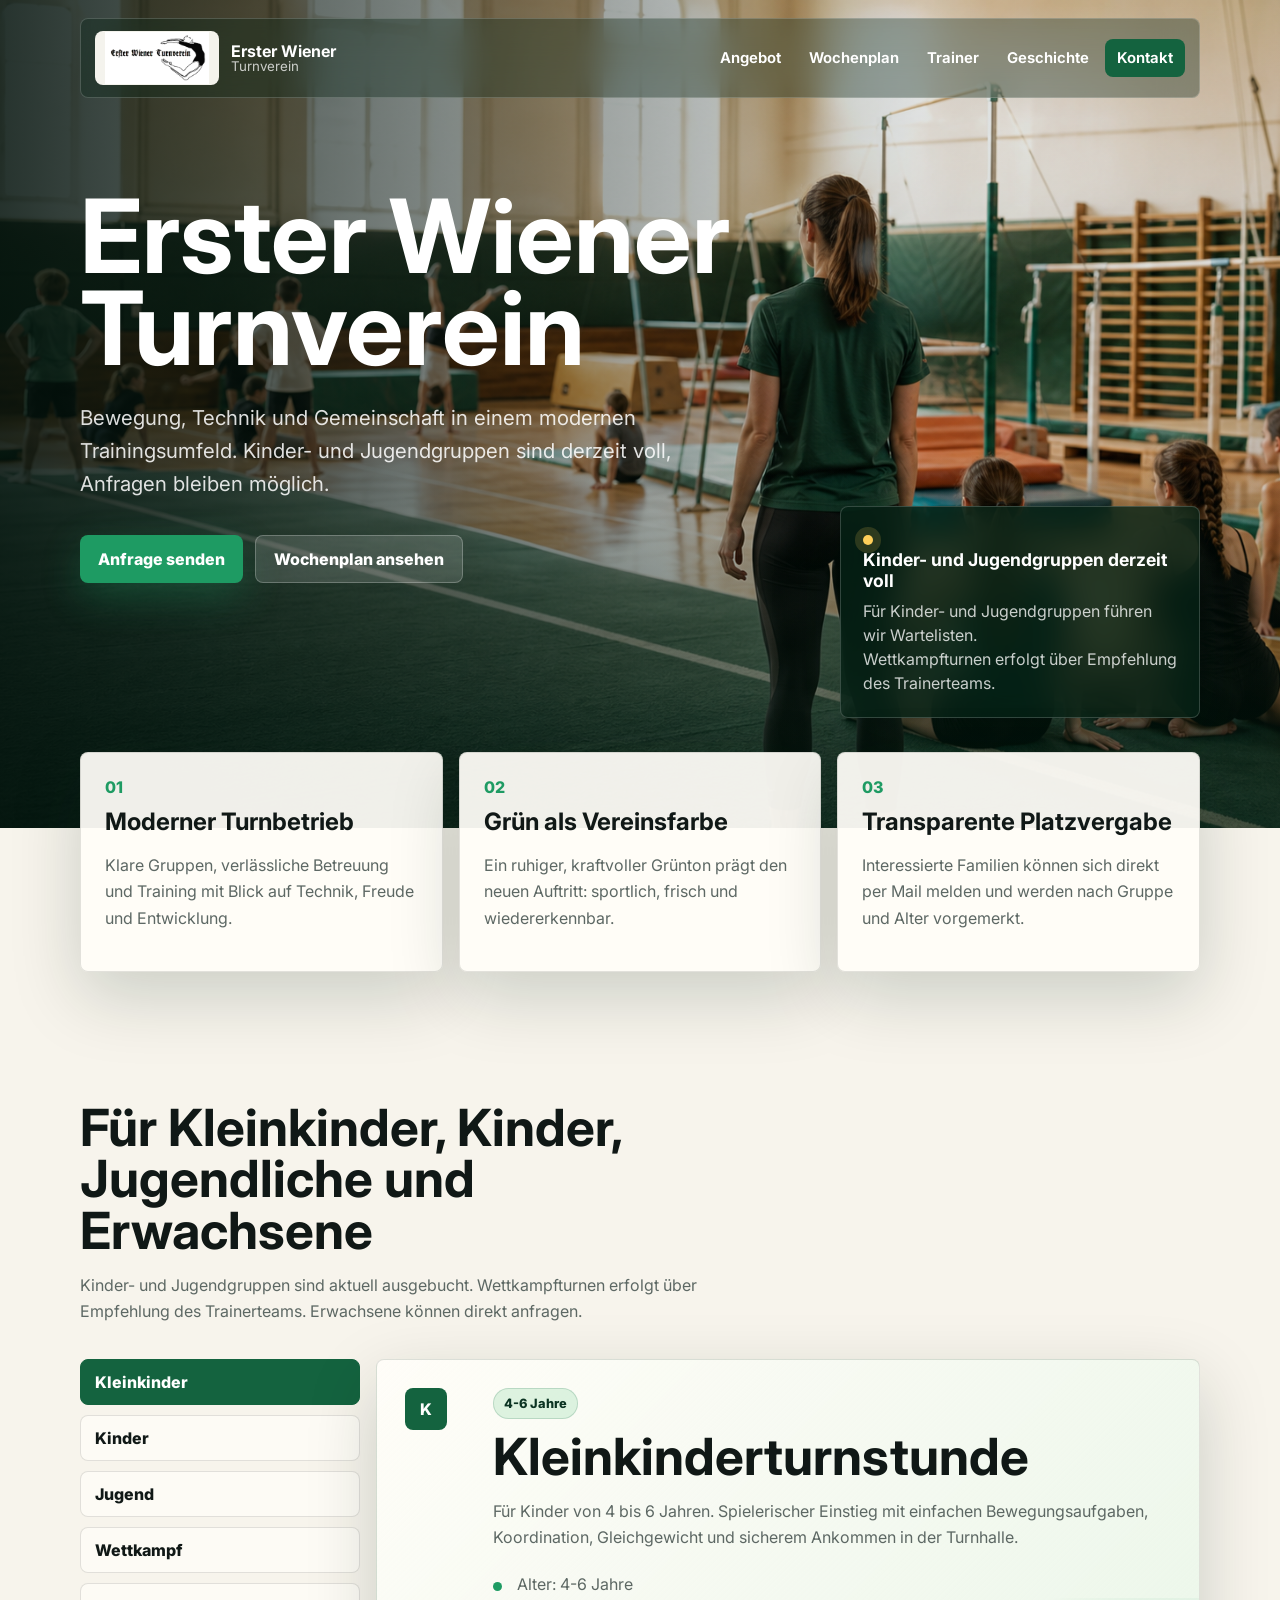
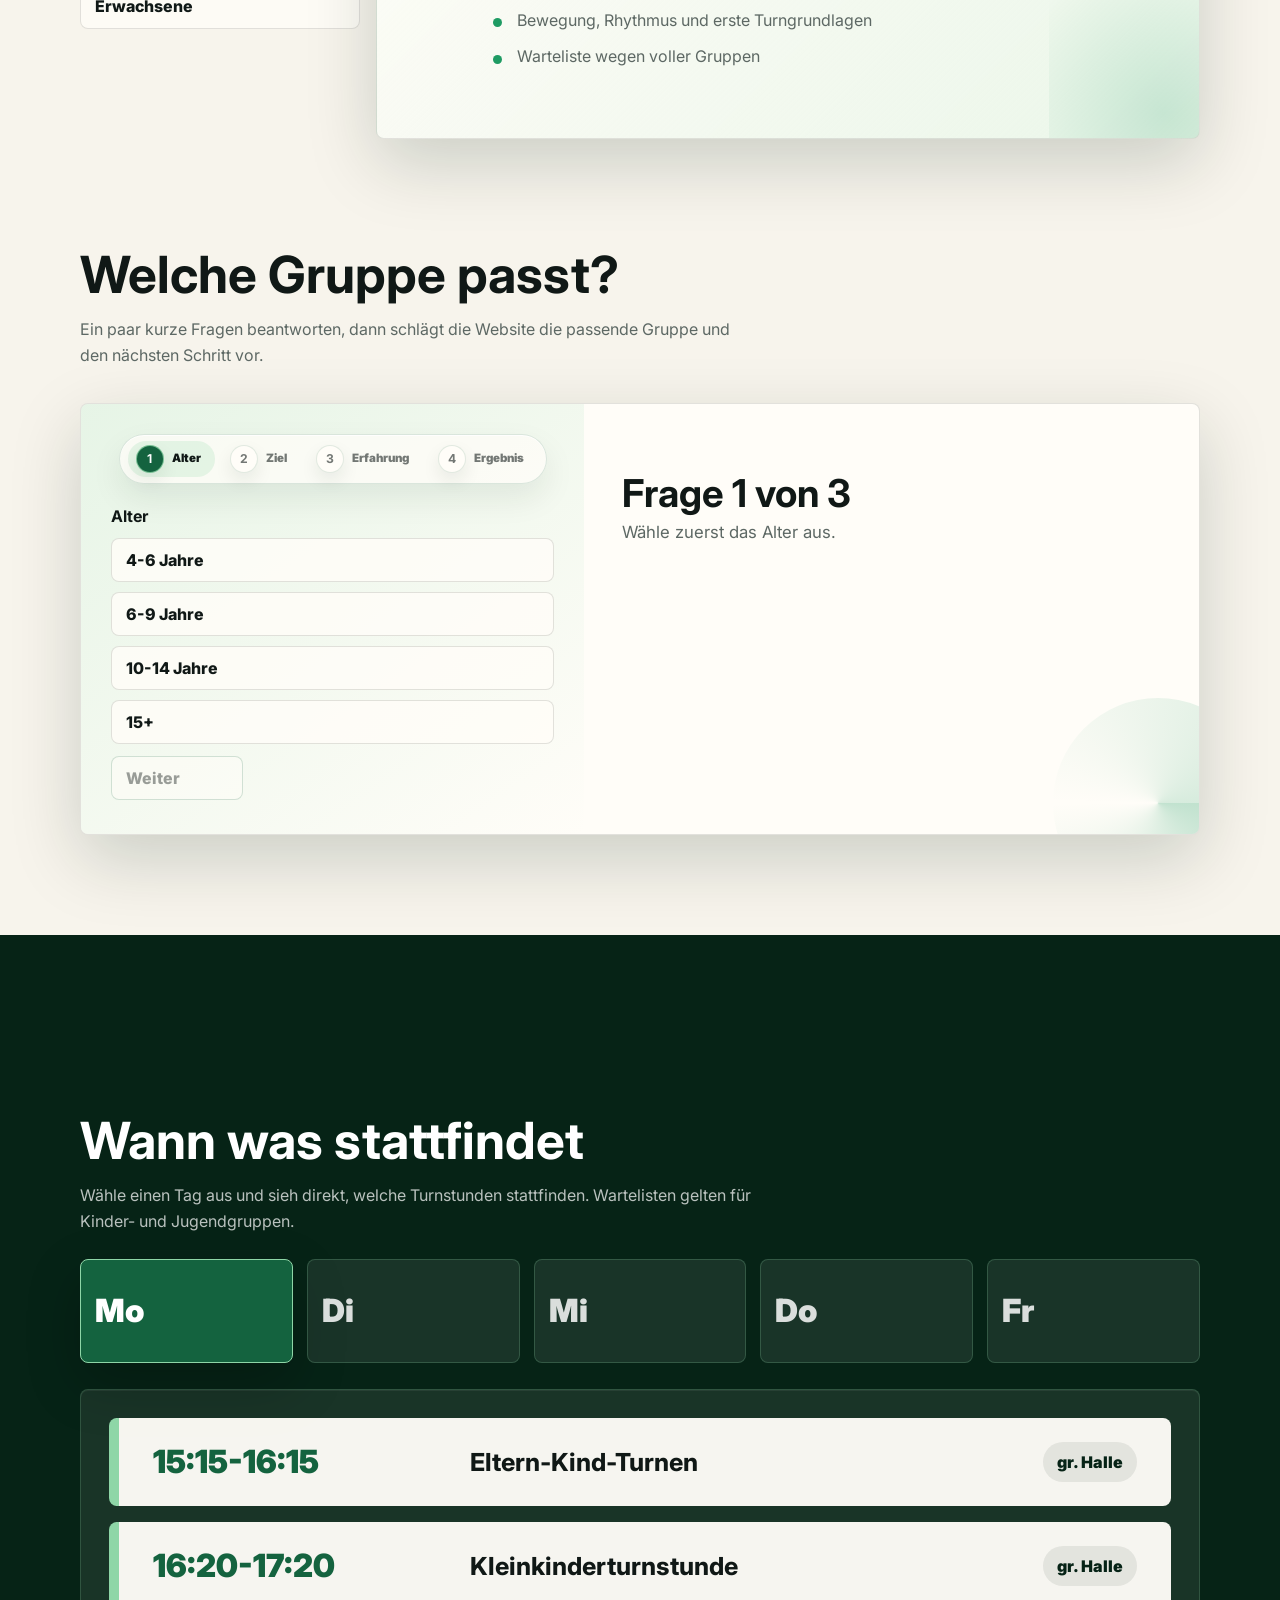
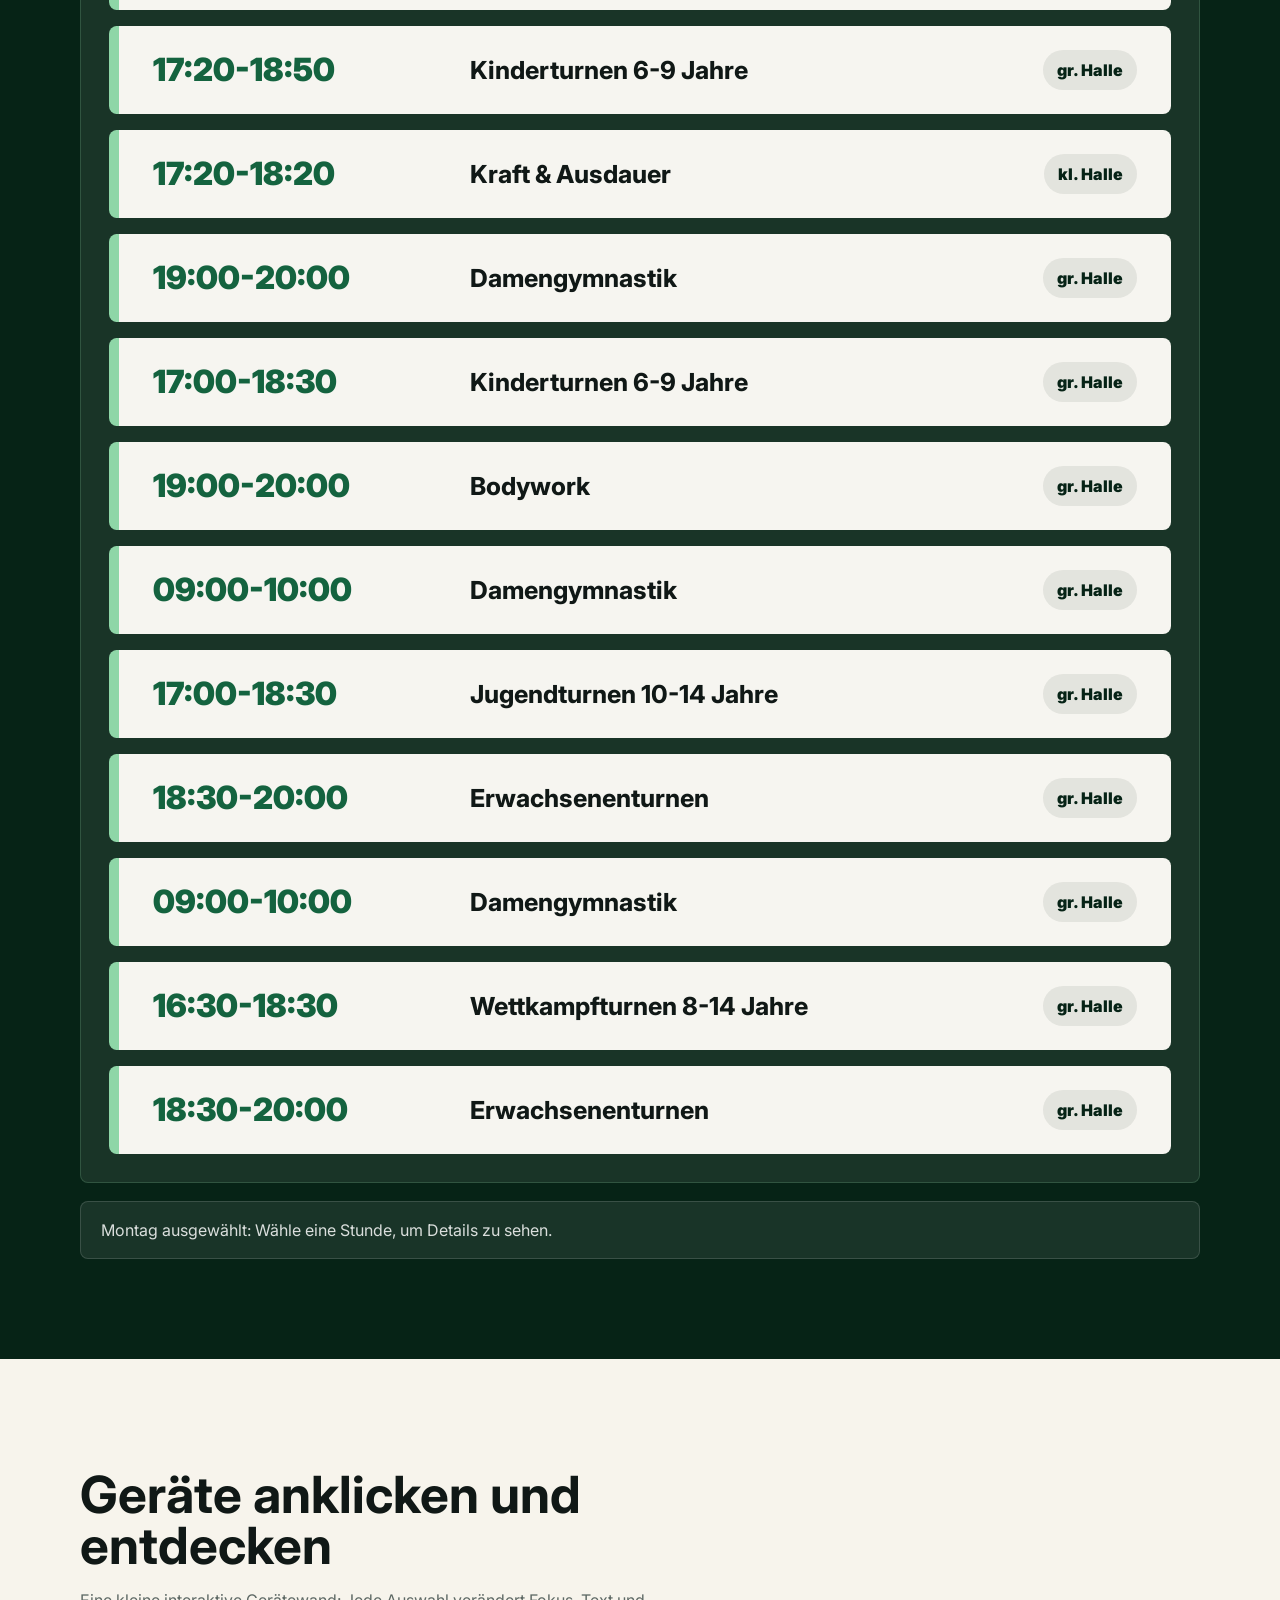
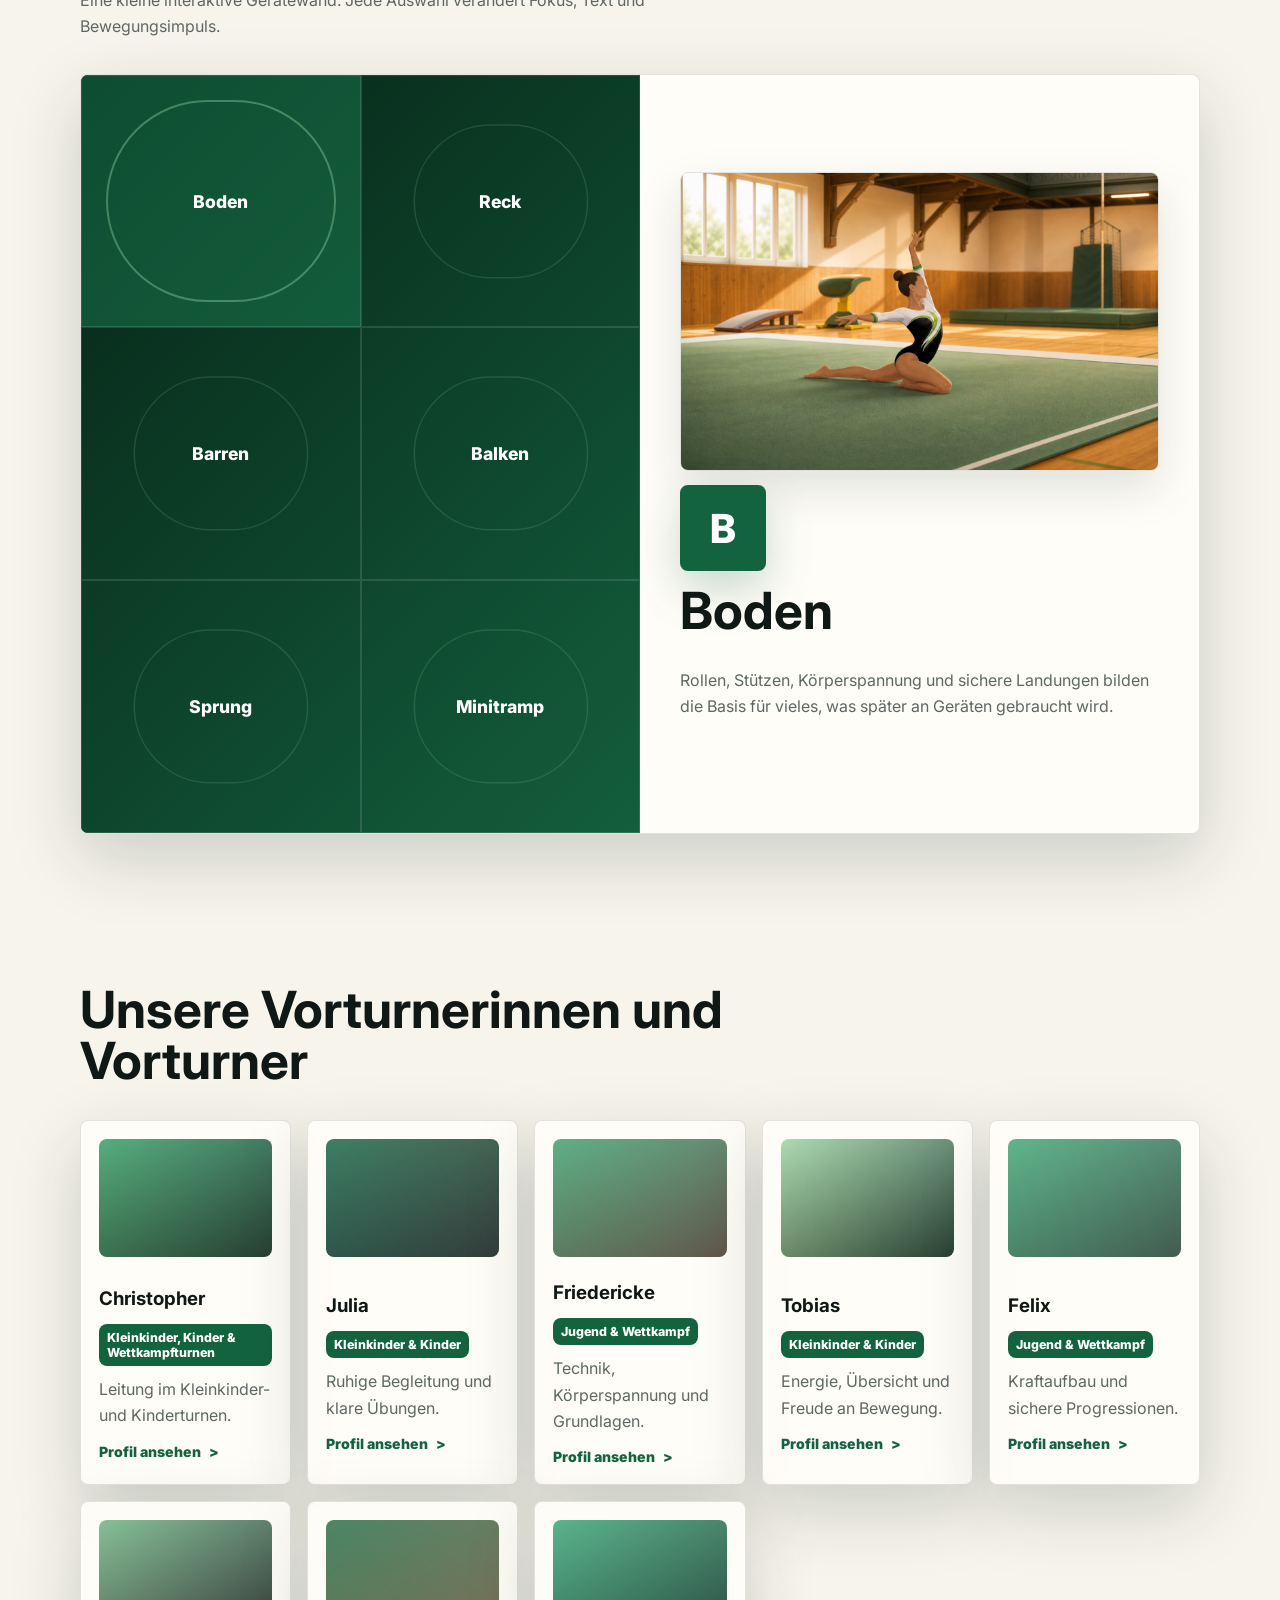
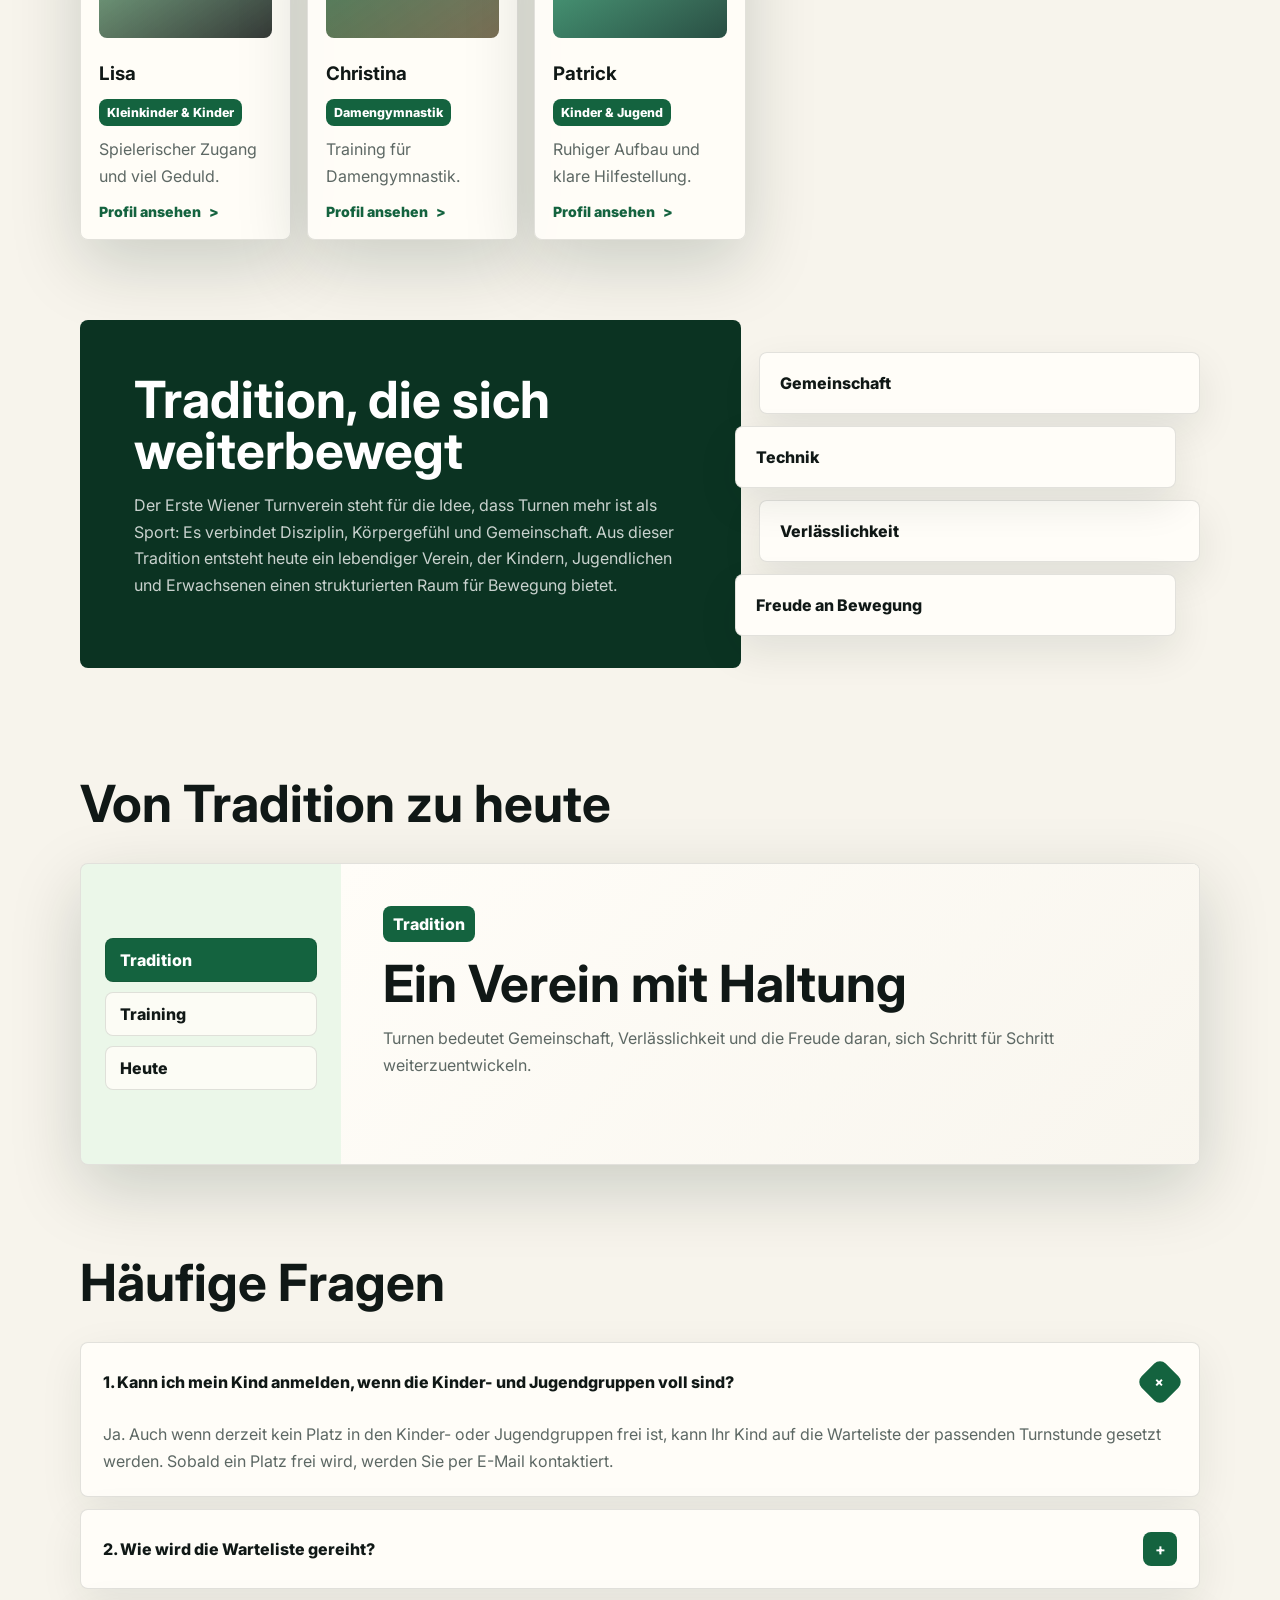
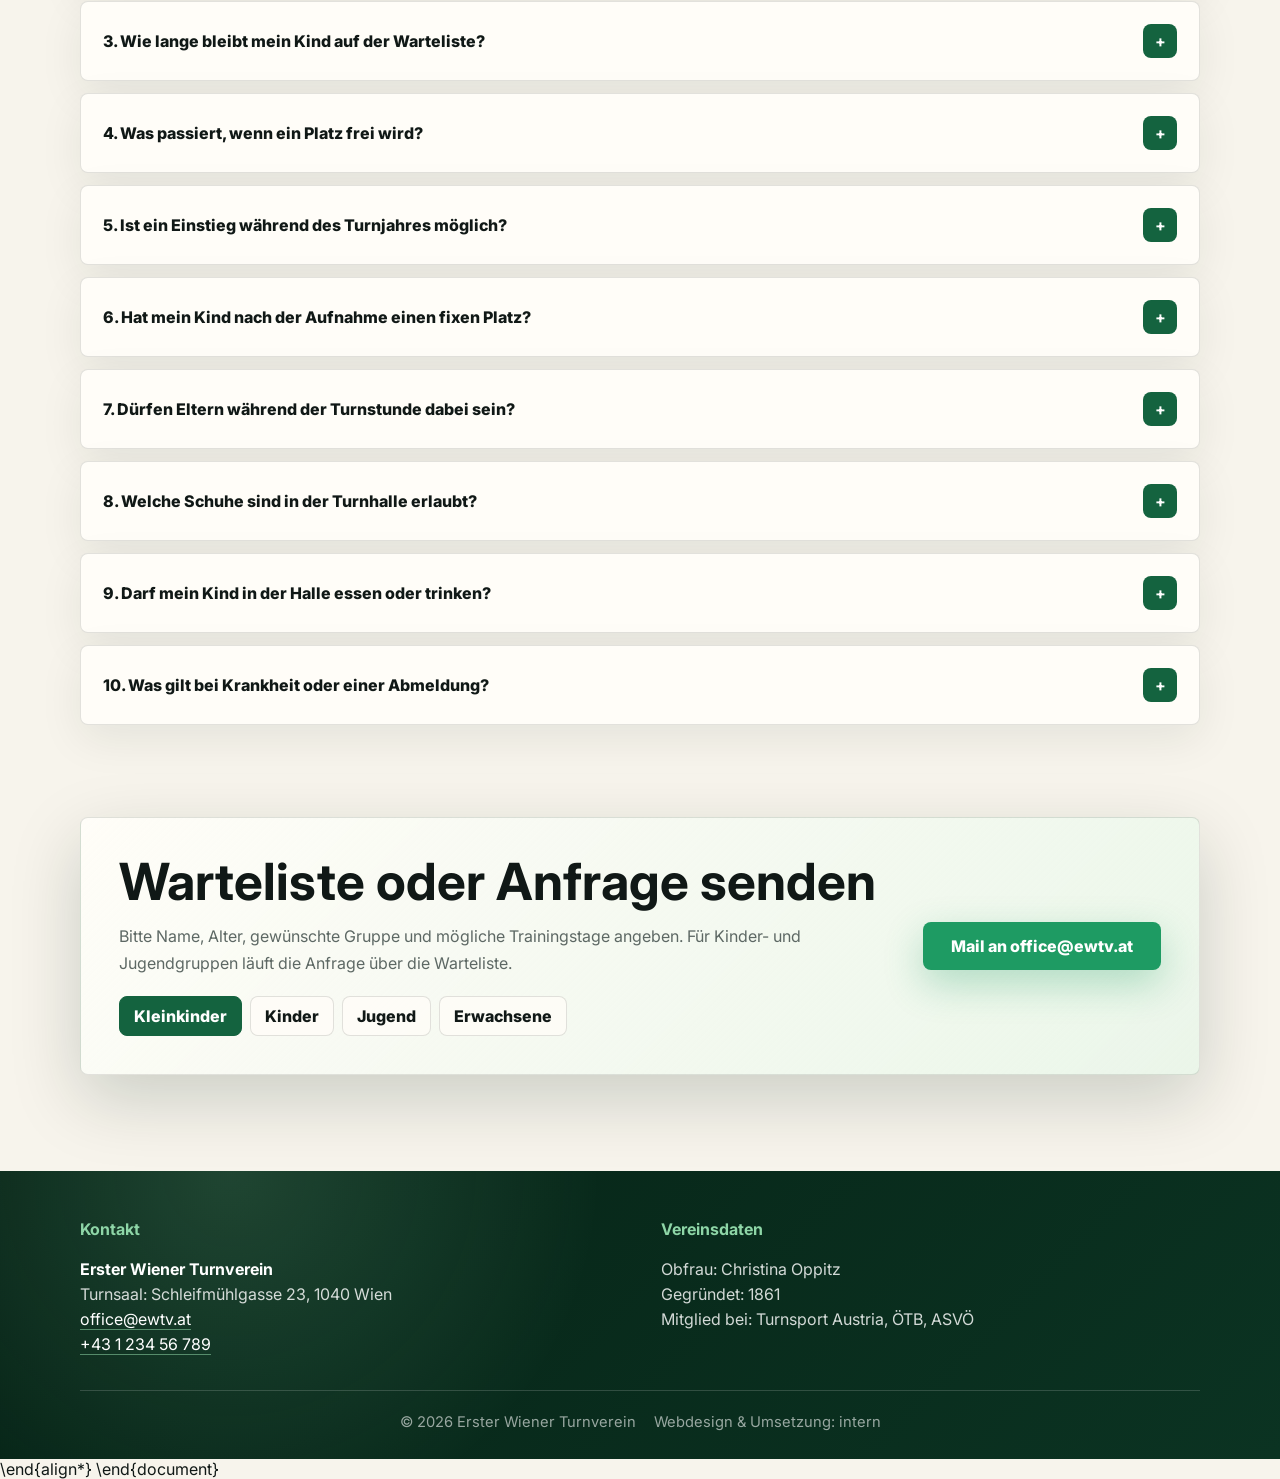
==== commit 84e2e7e5: "Update index.html" ====
--- a/index.html
+++ b/index.html
@@ -587,5 +587,4 @@
   </body>
 </html>
  \end{align*}
- \end{align*}
 \end{document}
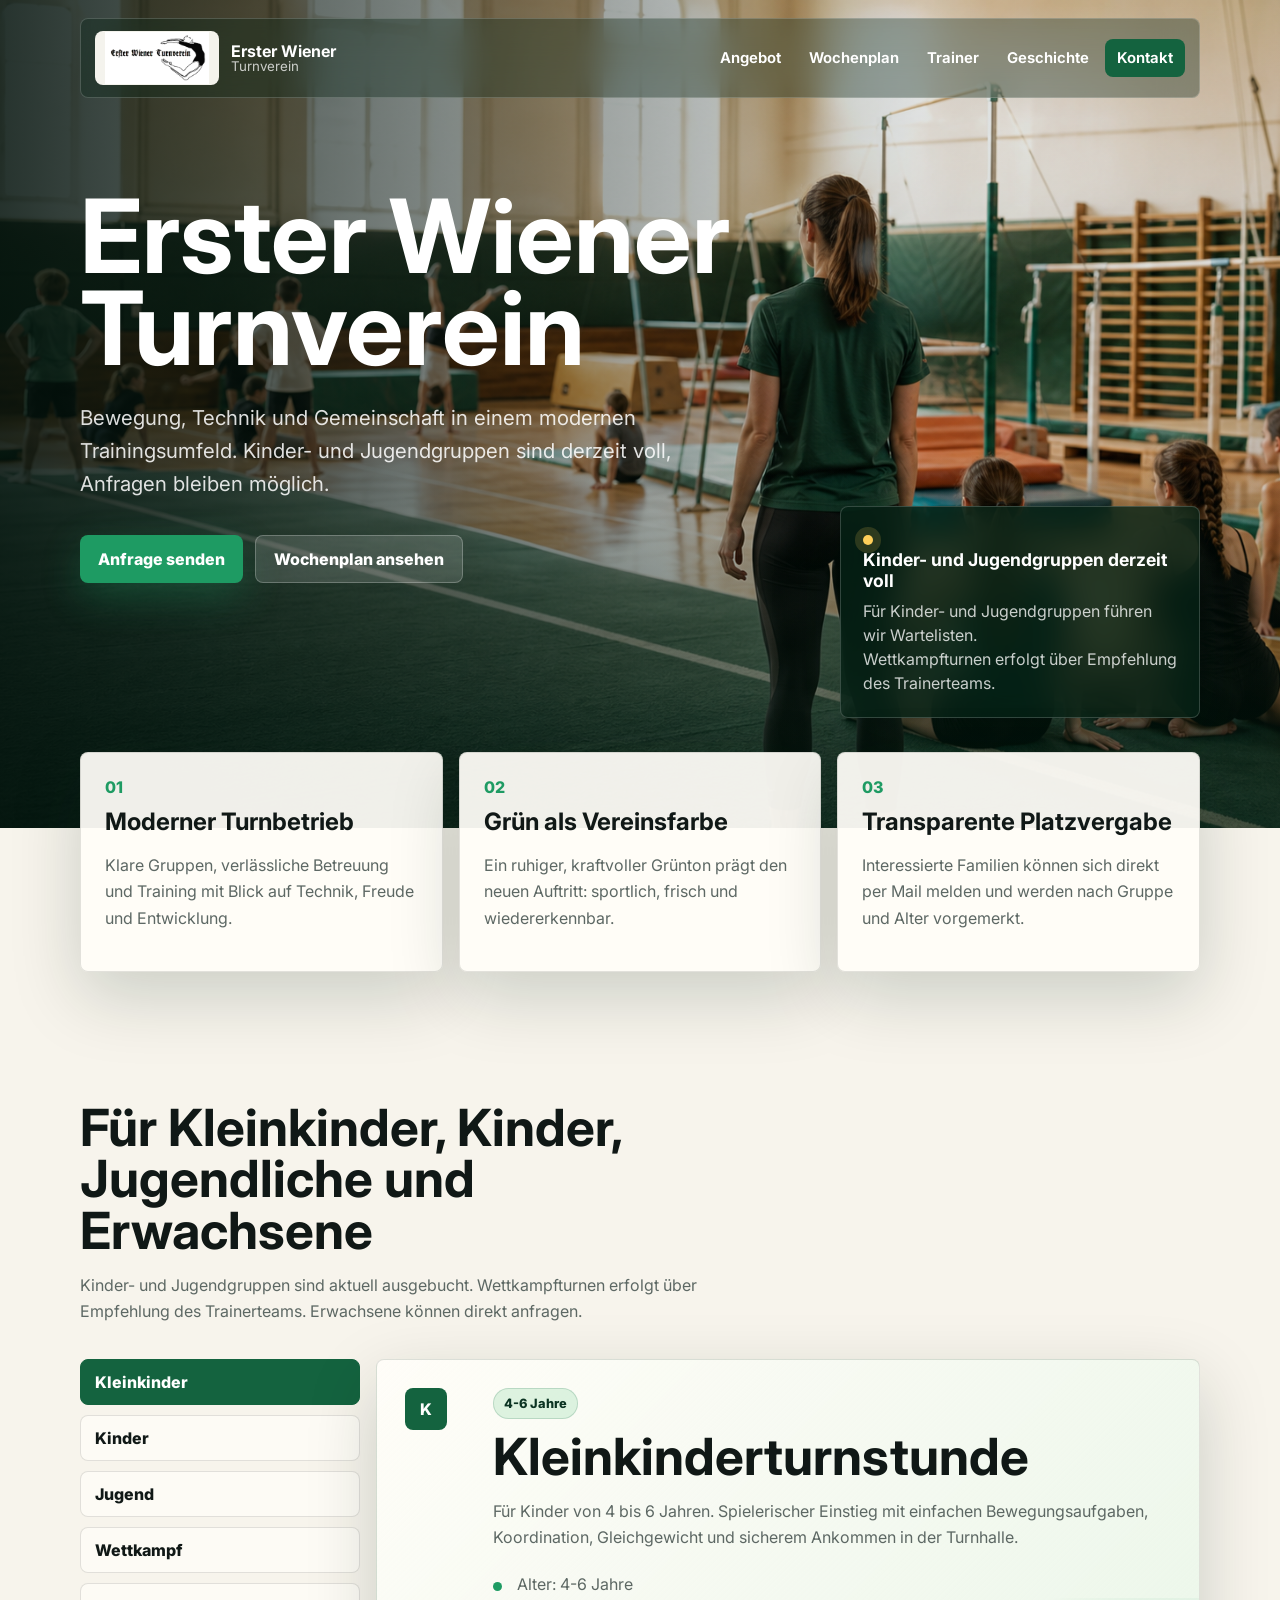
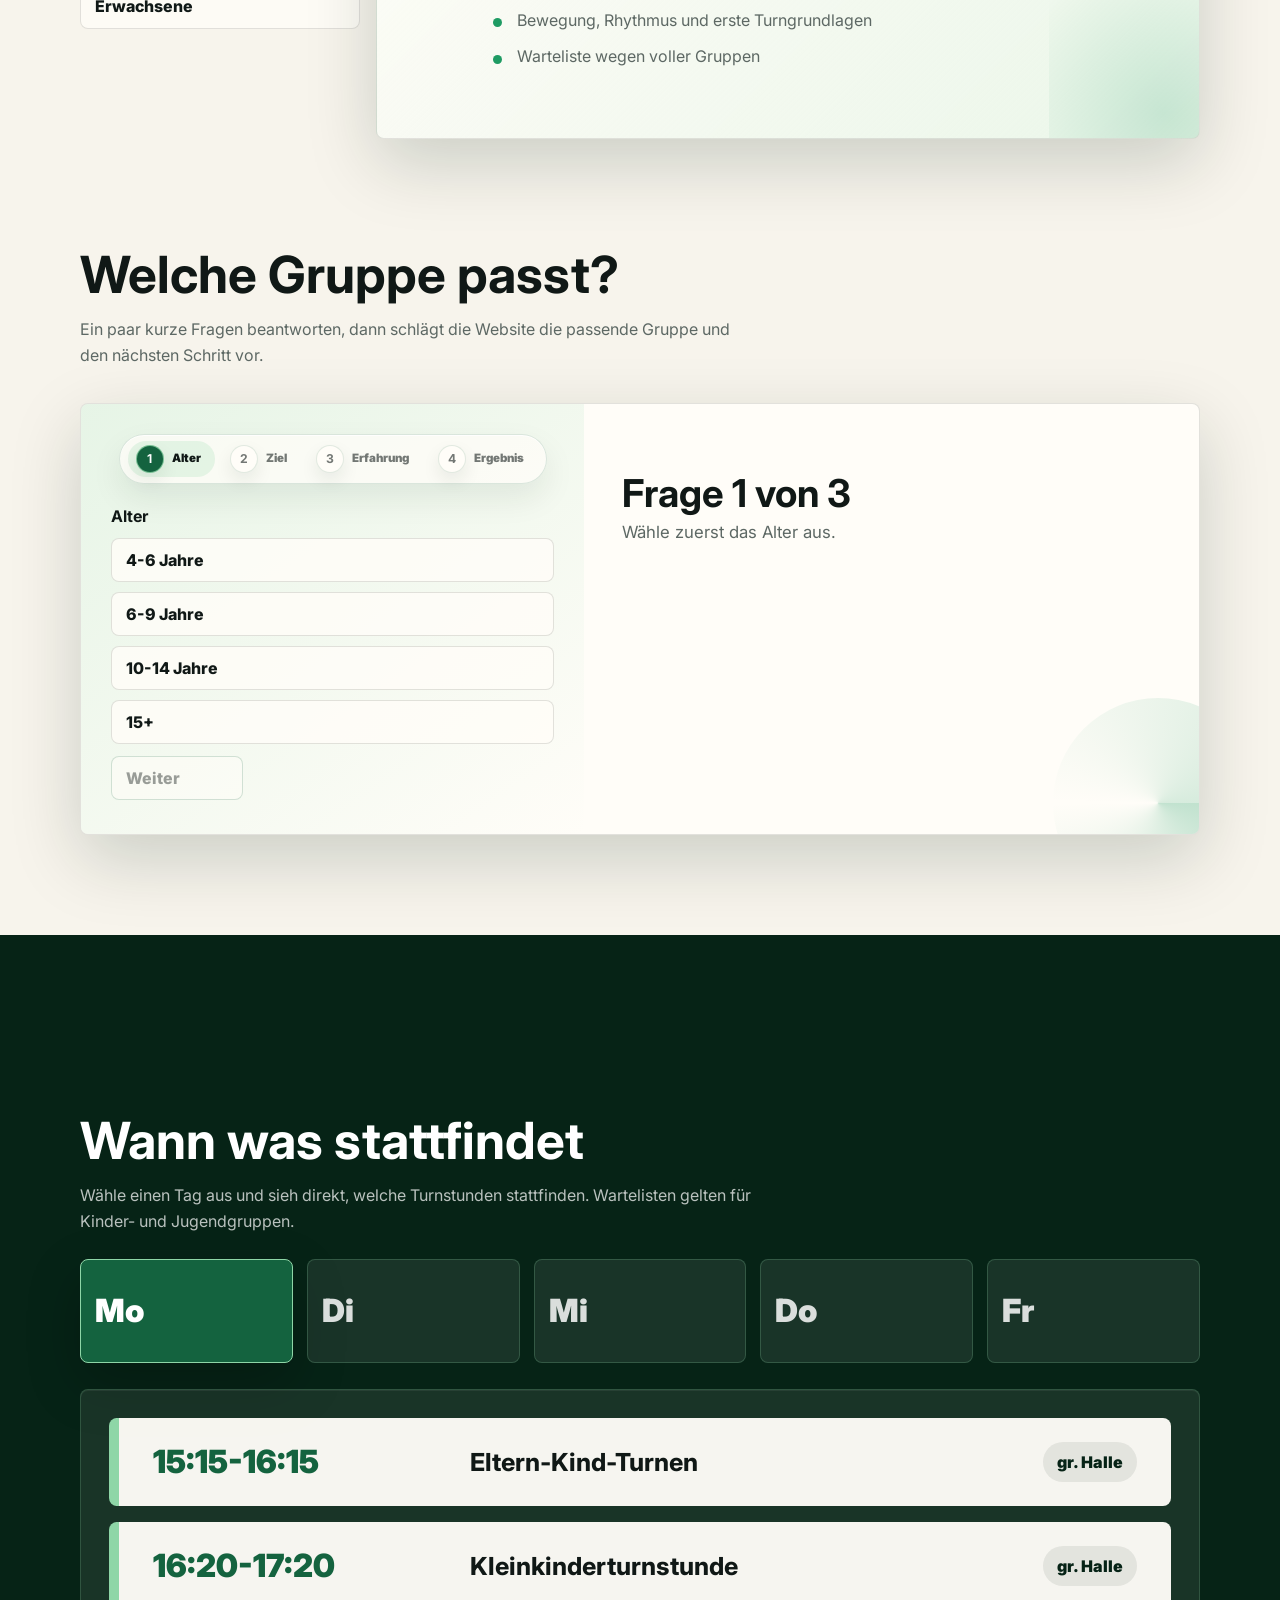
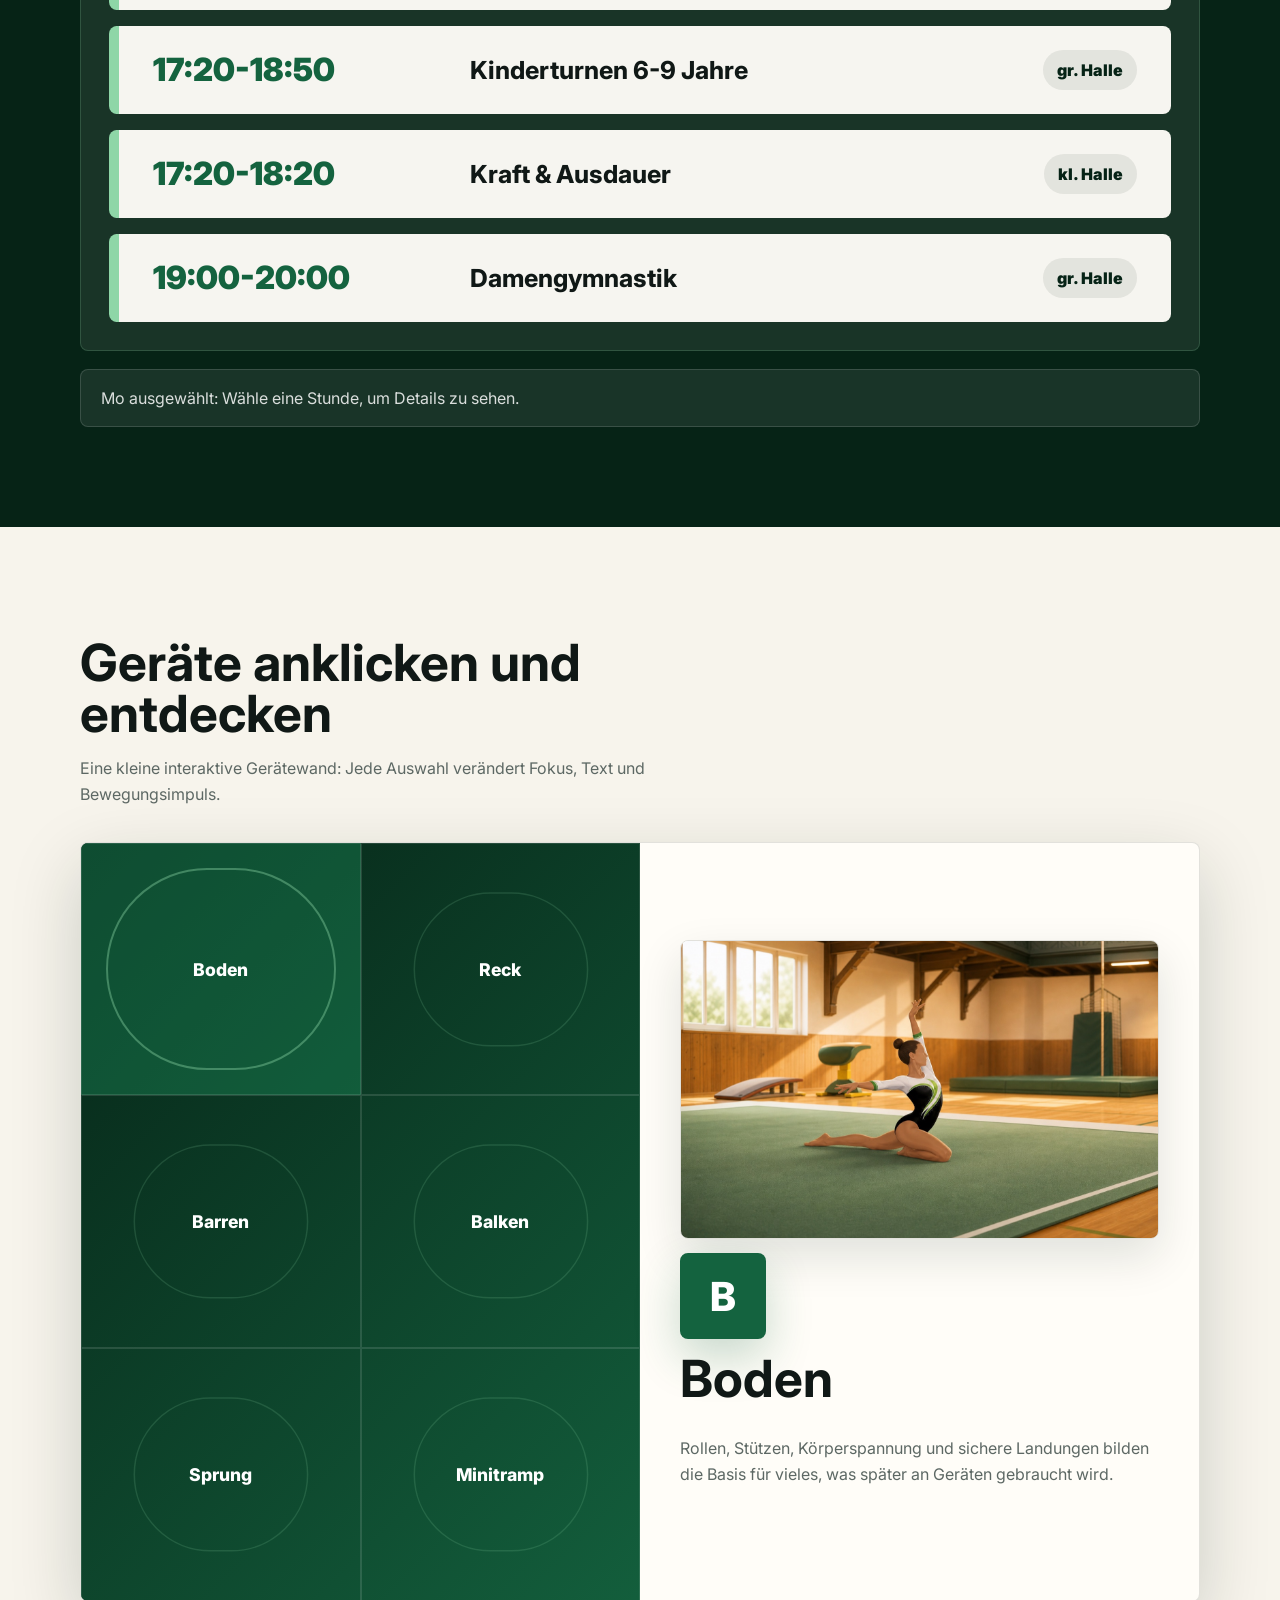
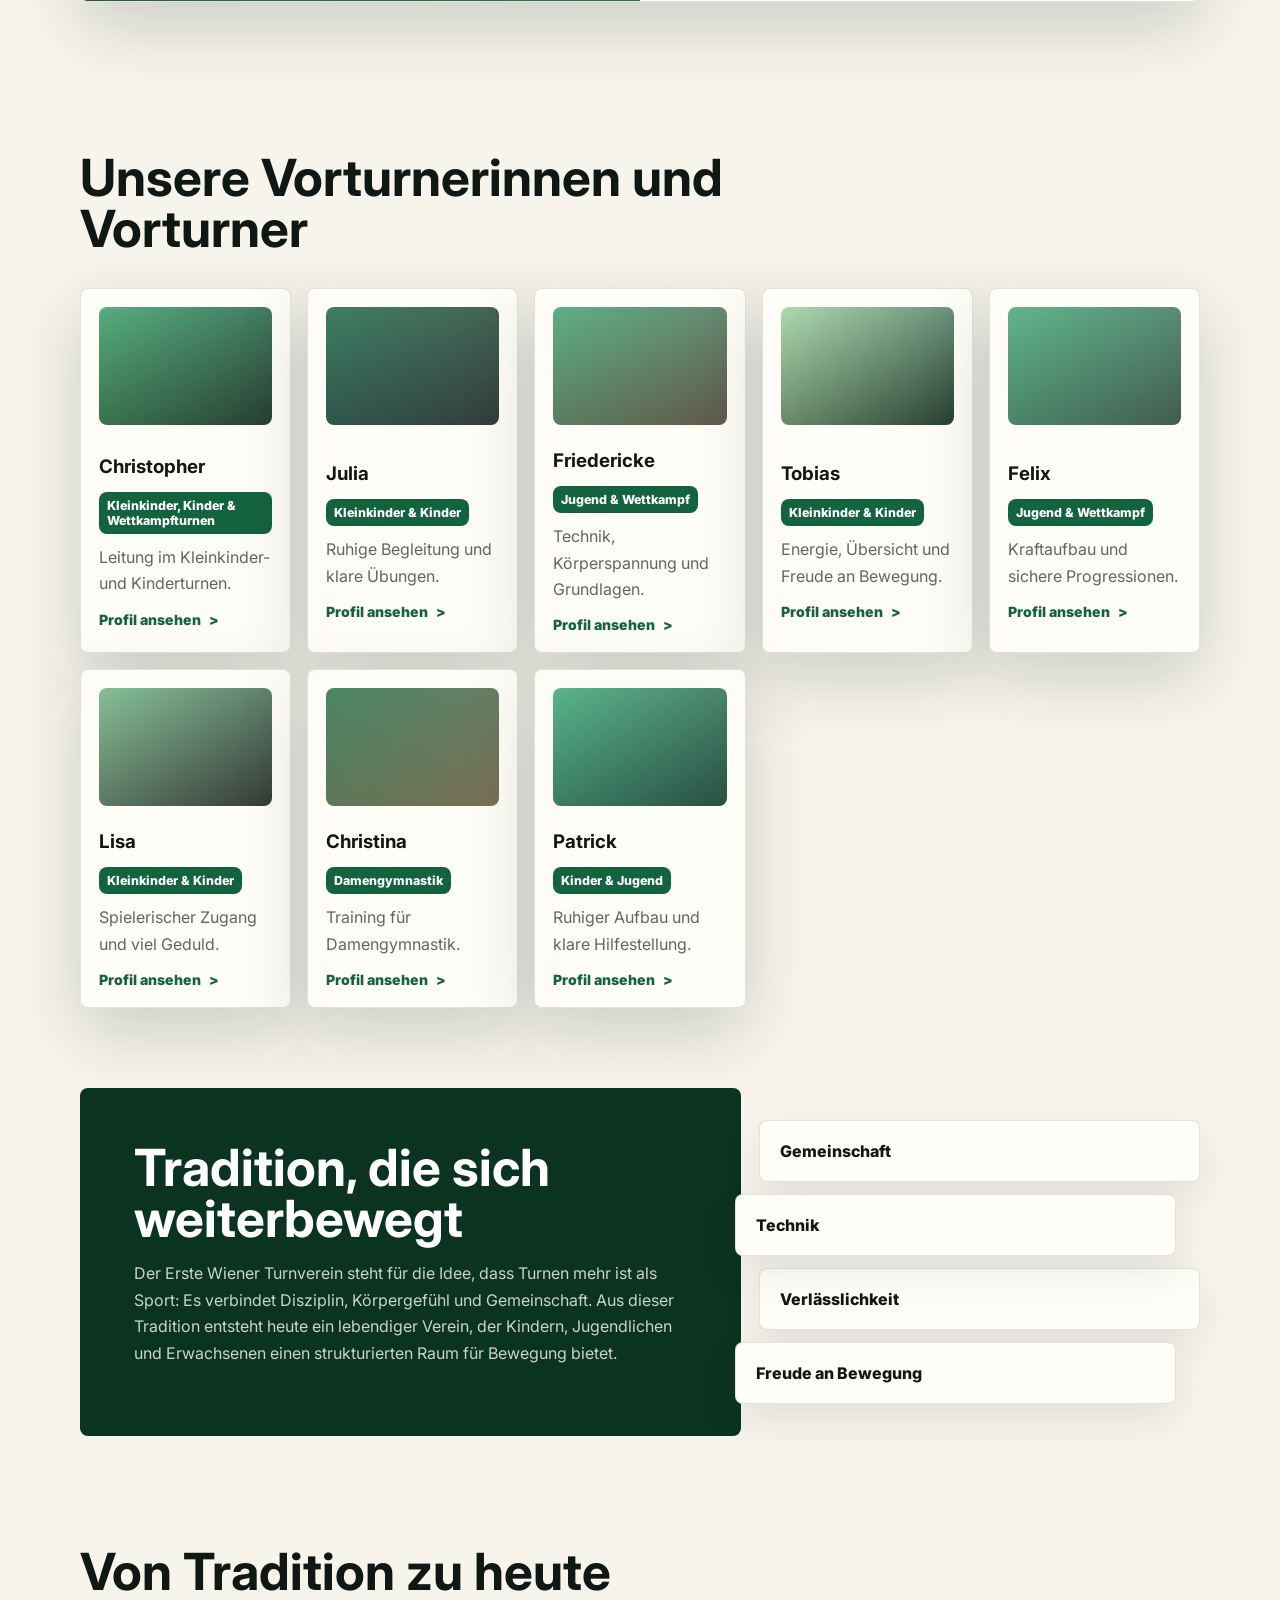
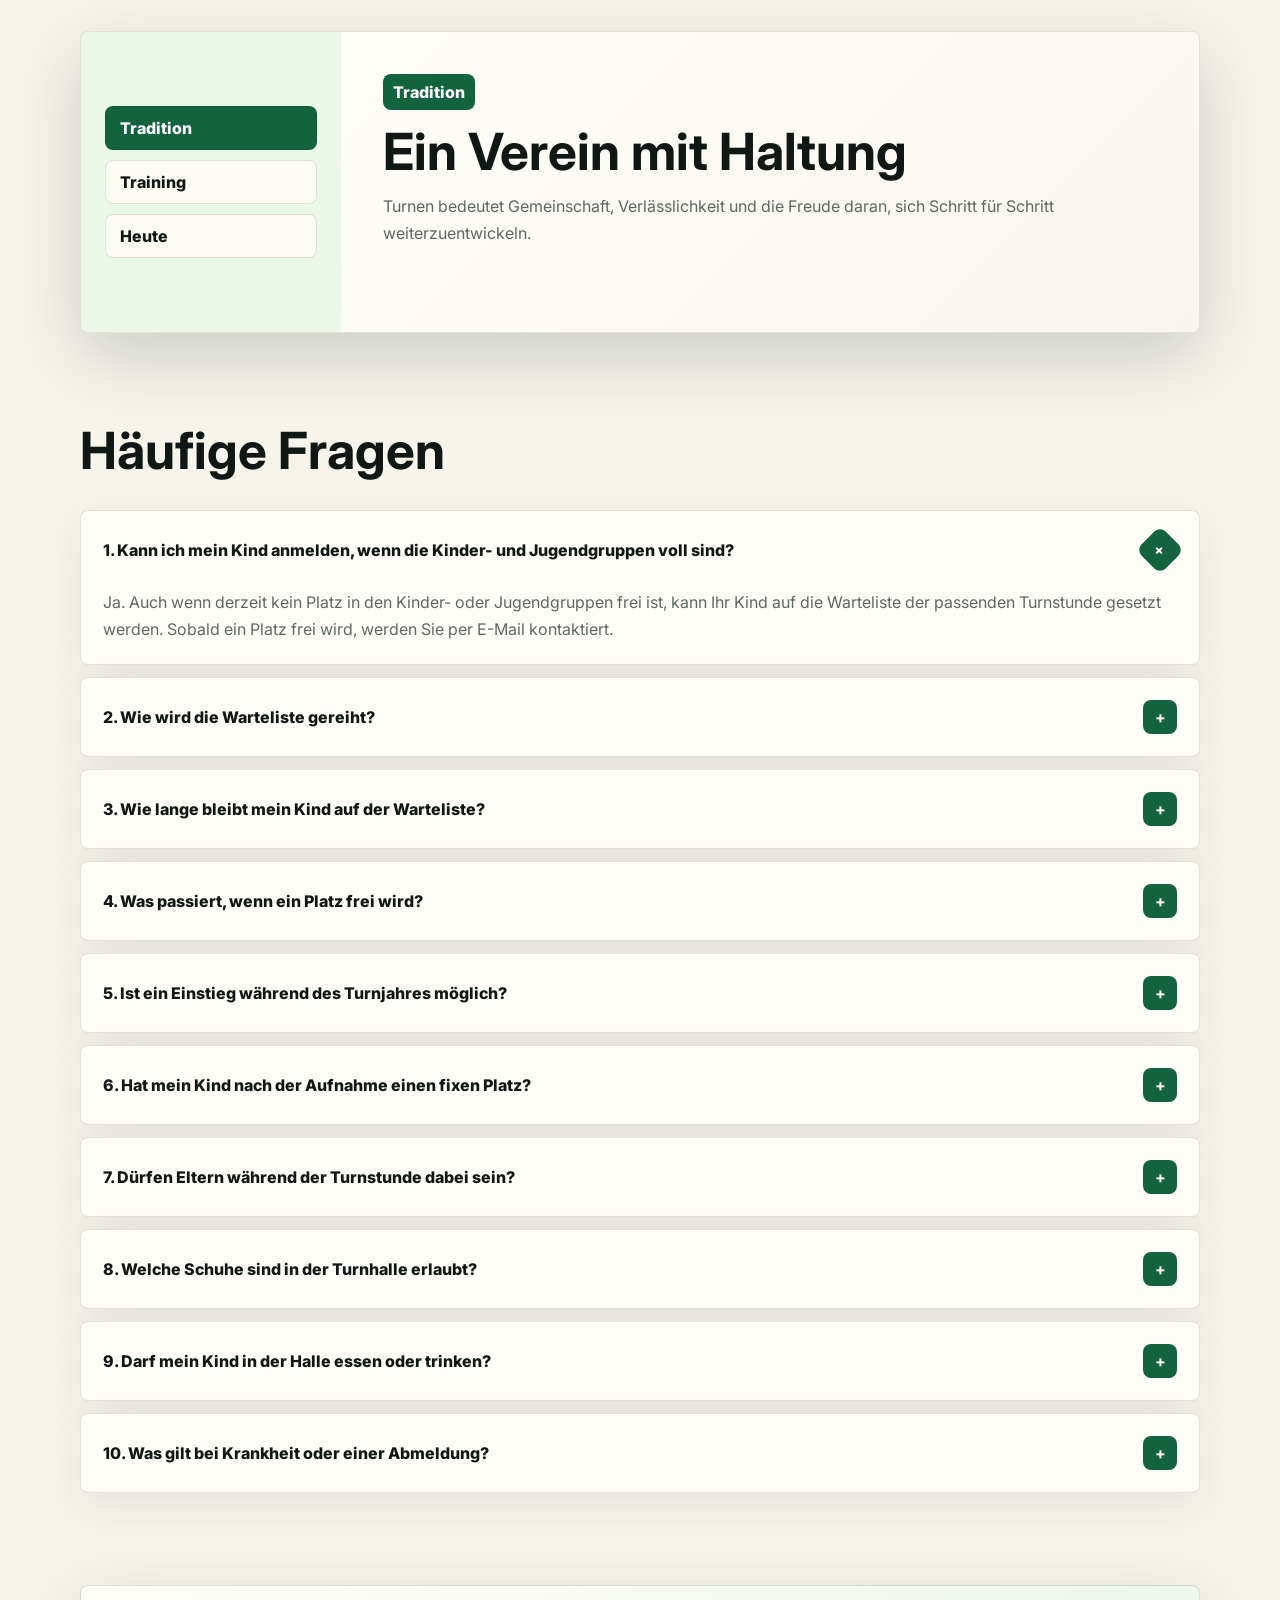
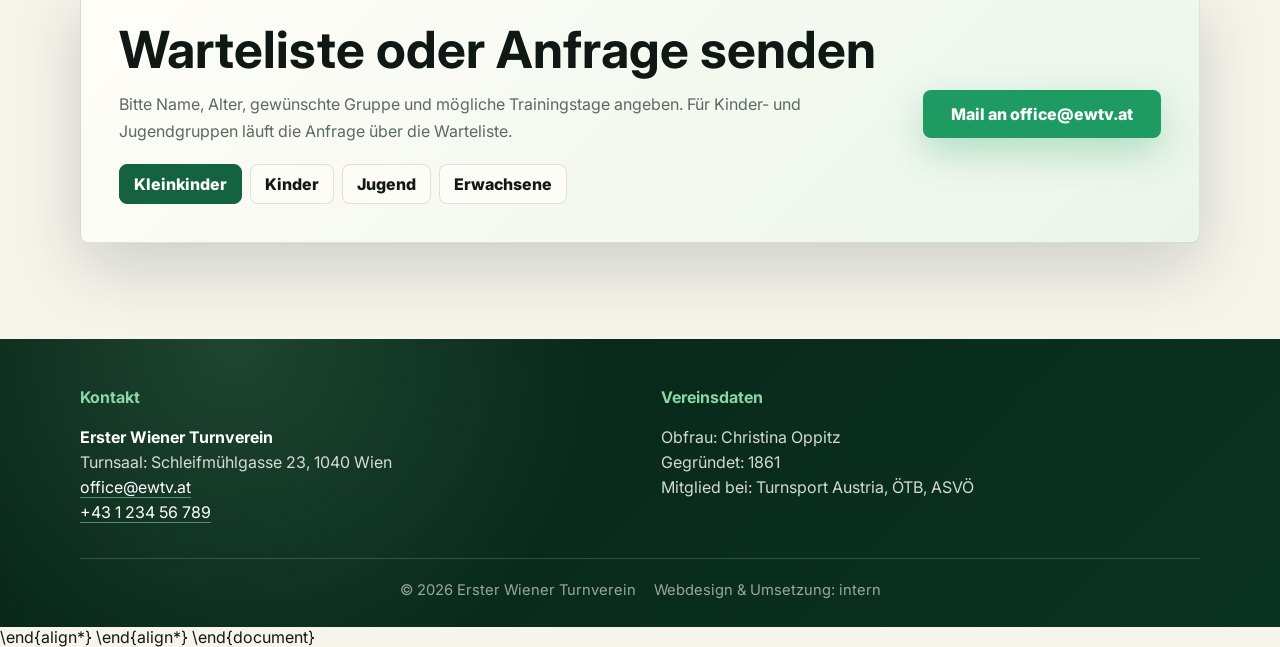
==== commit fe157f37: "Fix HTML structure and closing tags" ====
--- a/index.html
+++ b/index.html
@@ -587,4 +587,5 @@
   </body>
 </html>
  \end{align*}
+\end{align*}
 \end{document}
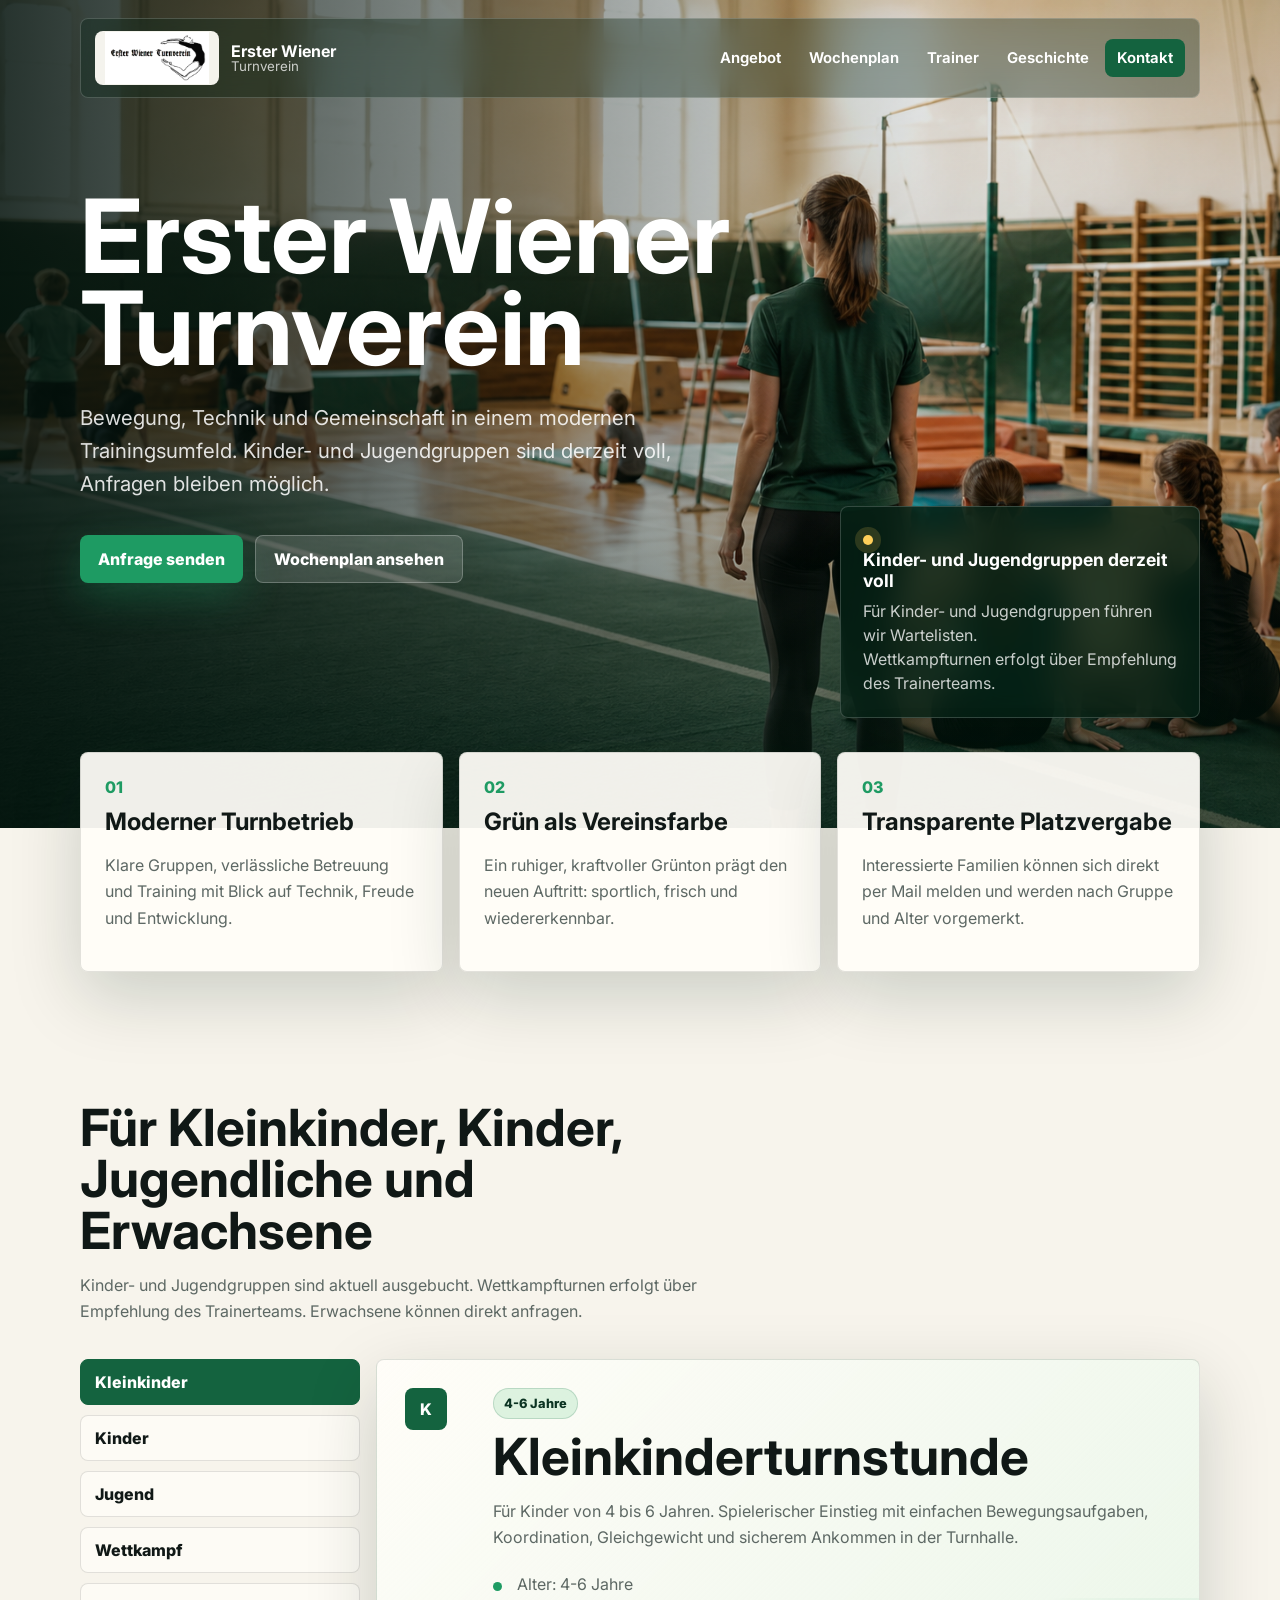
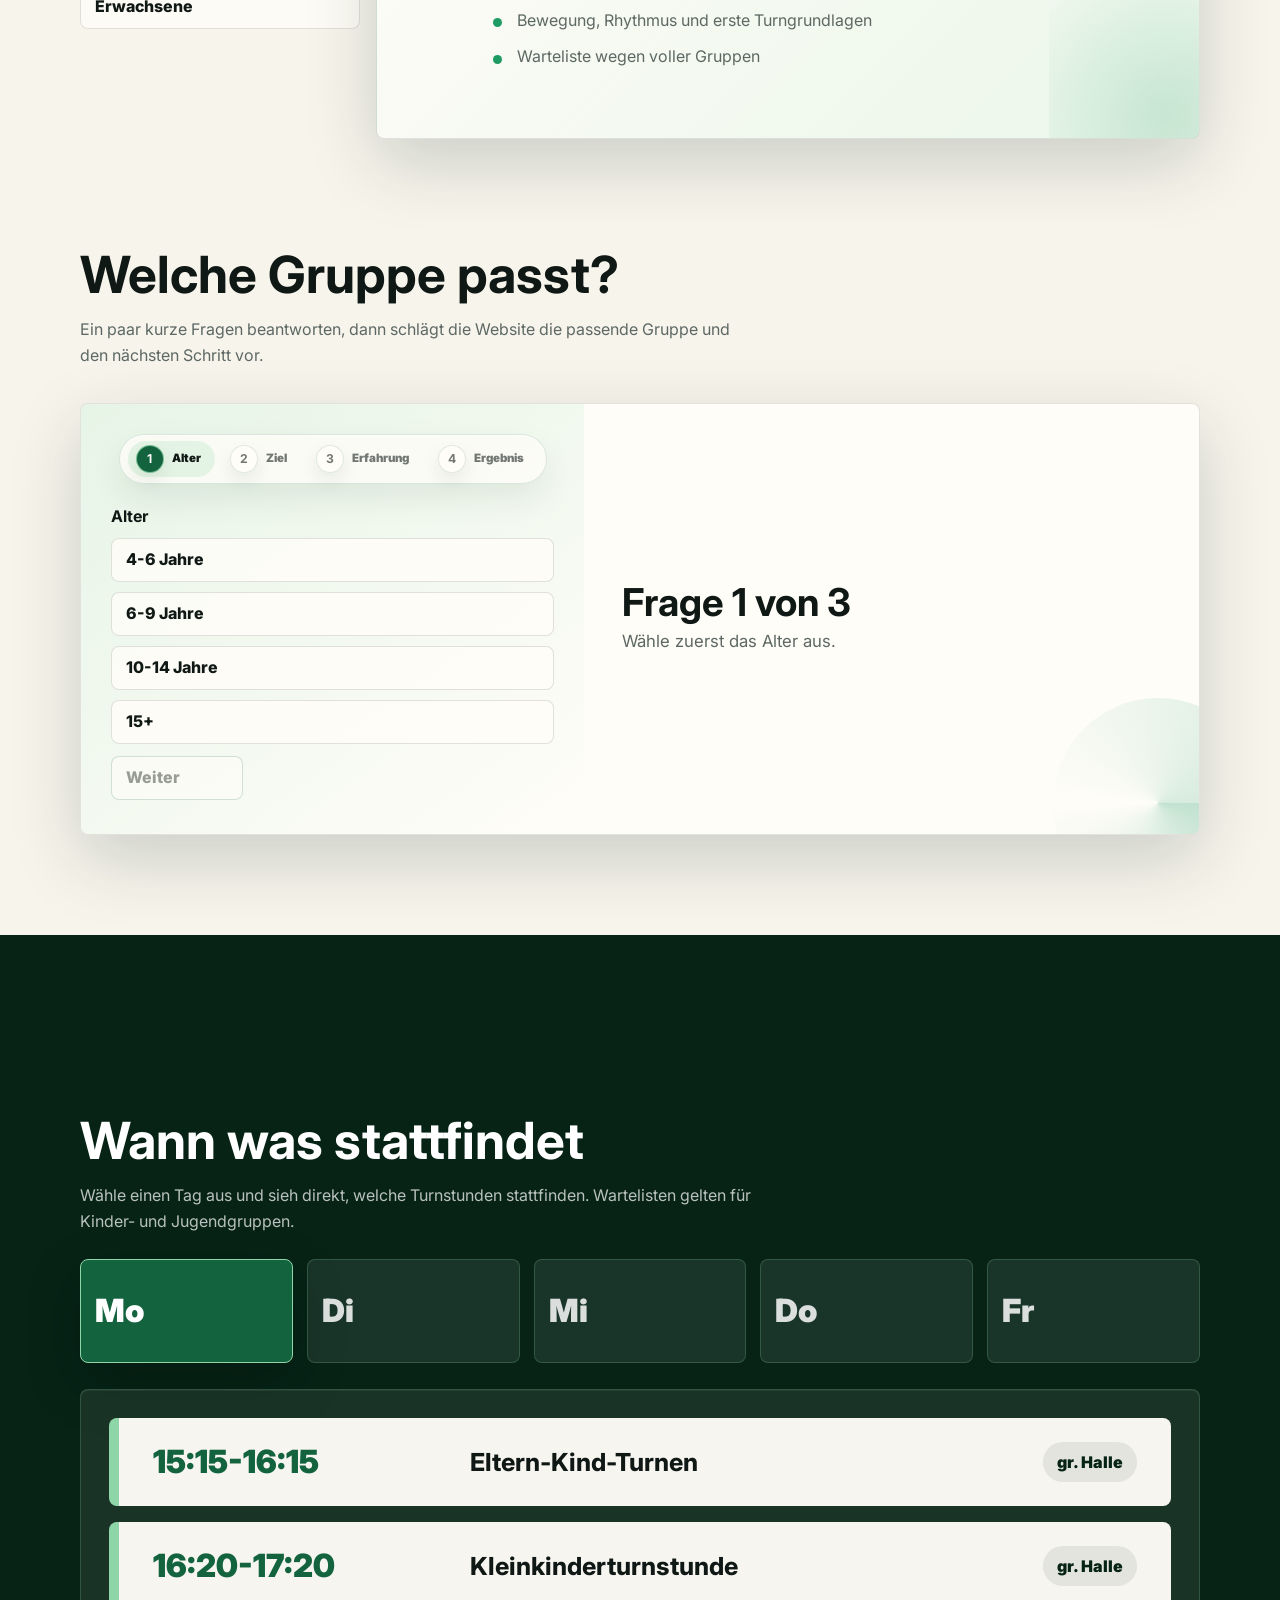
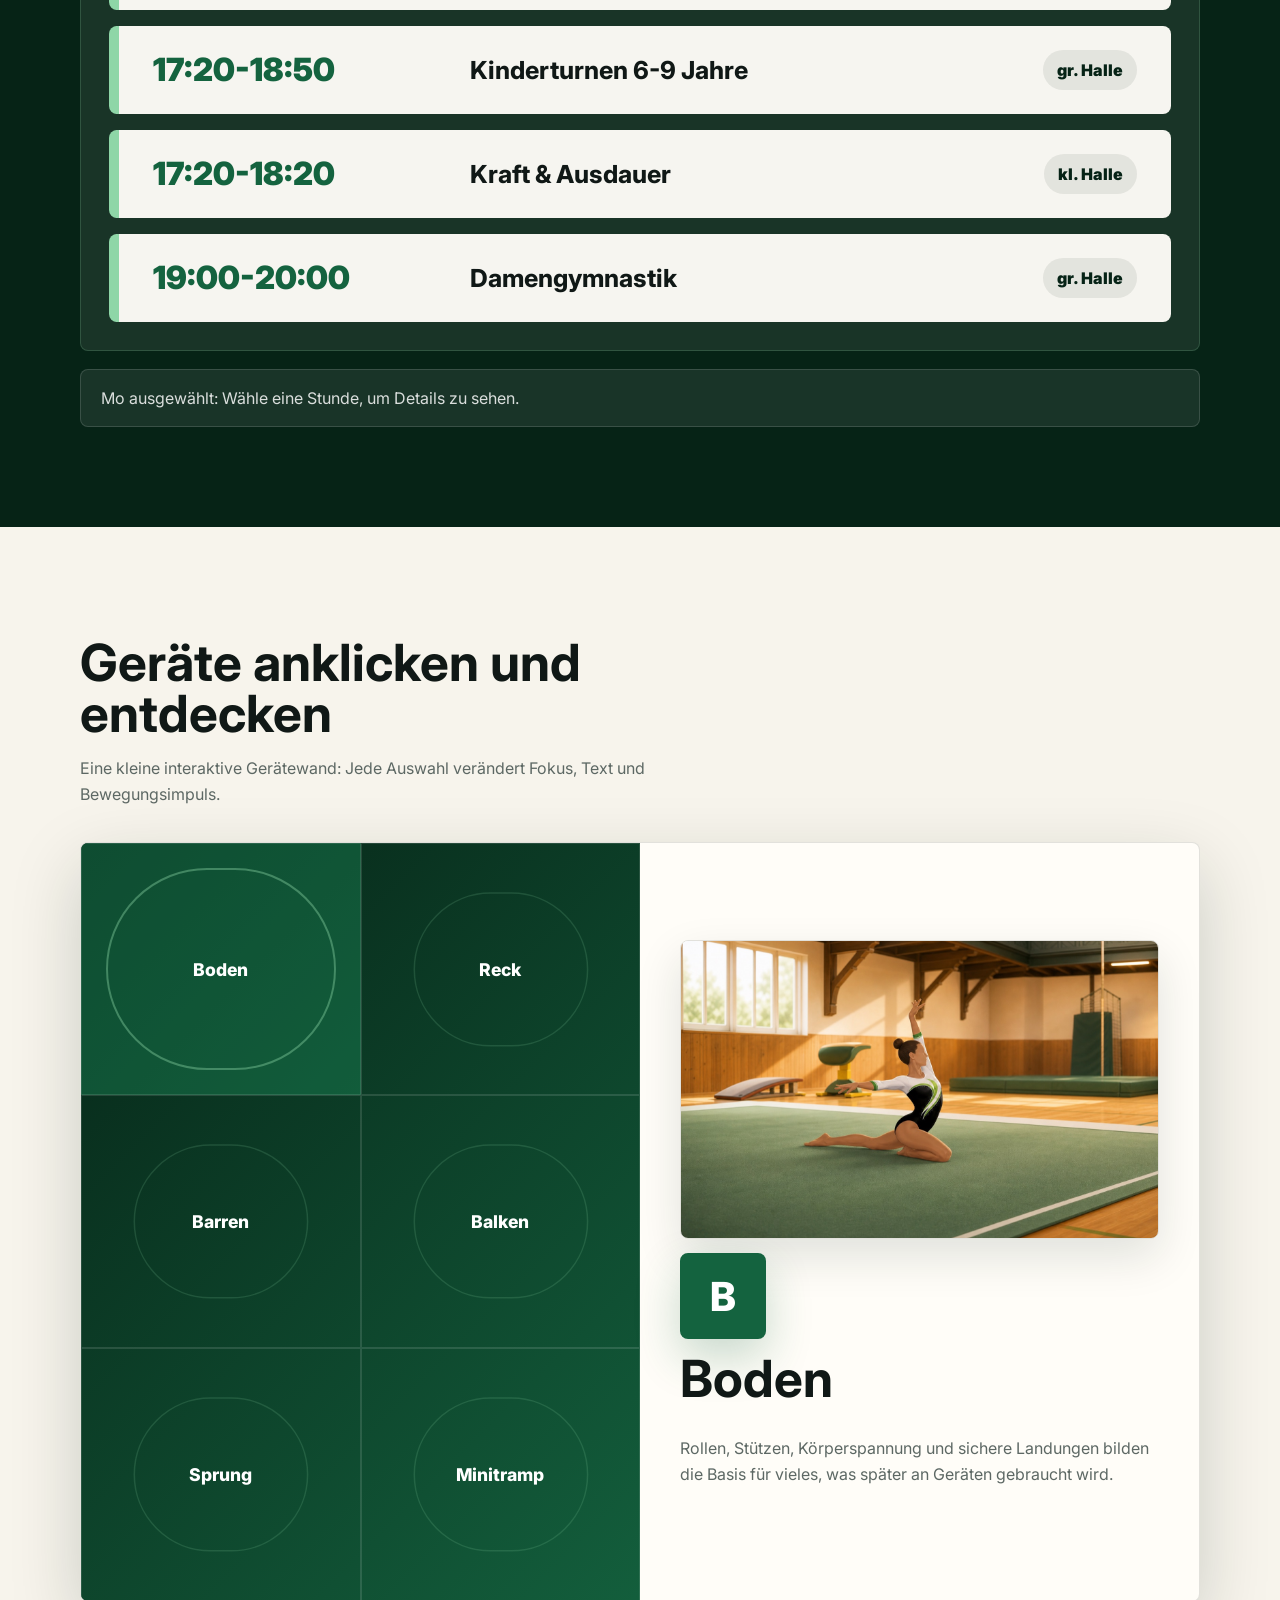
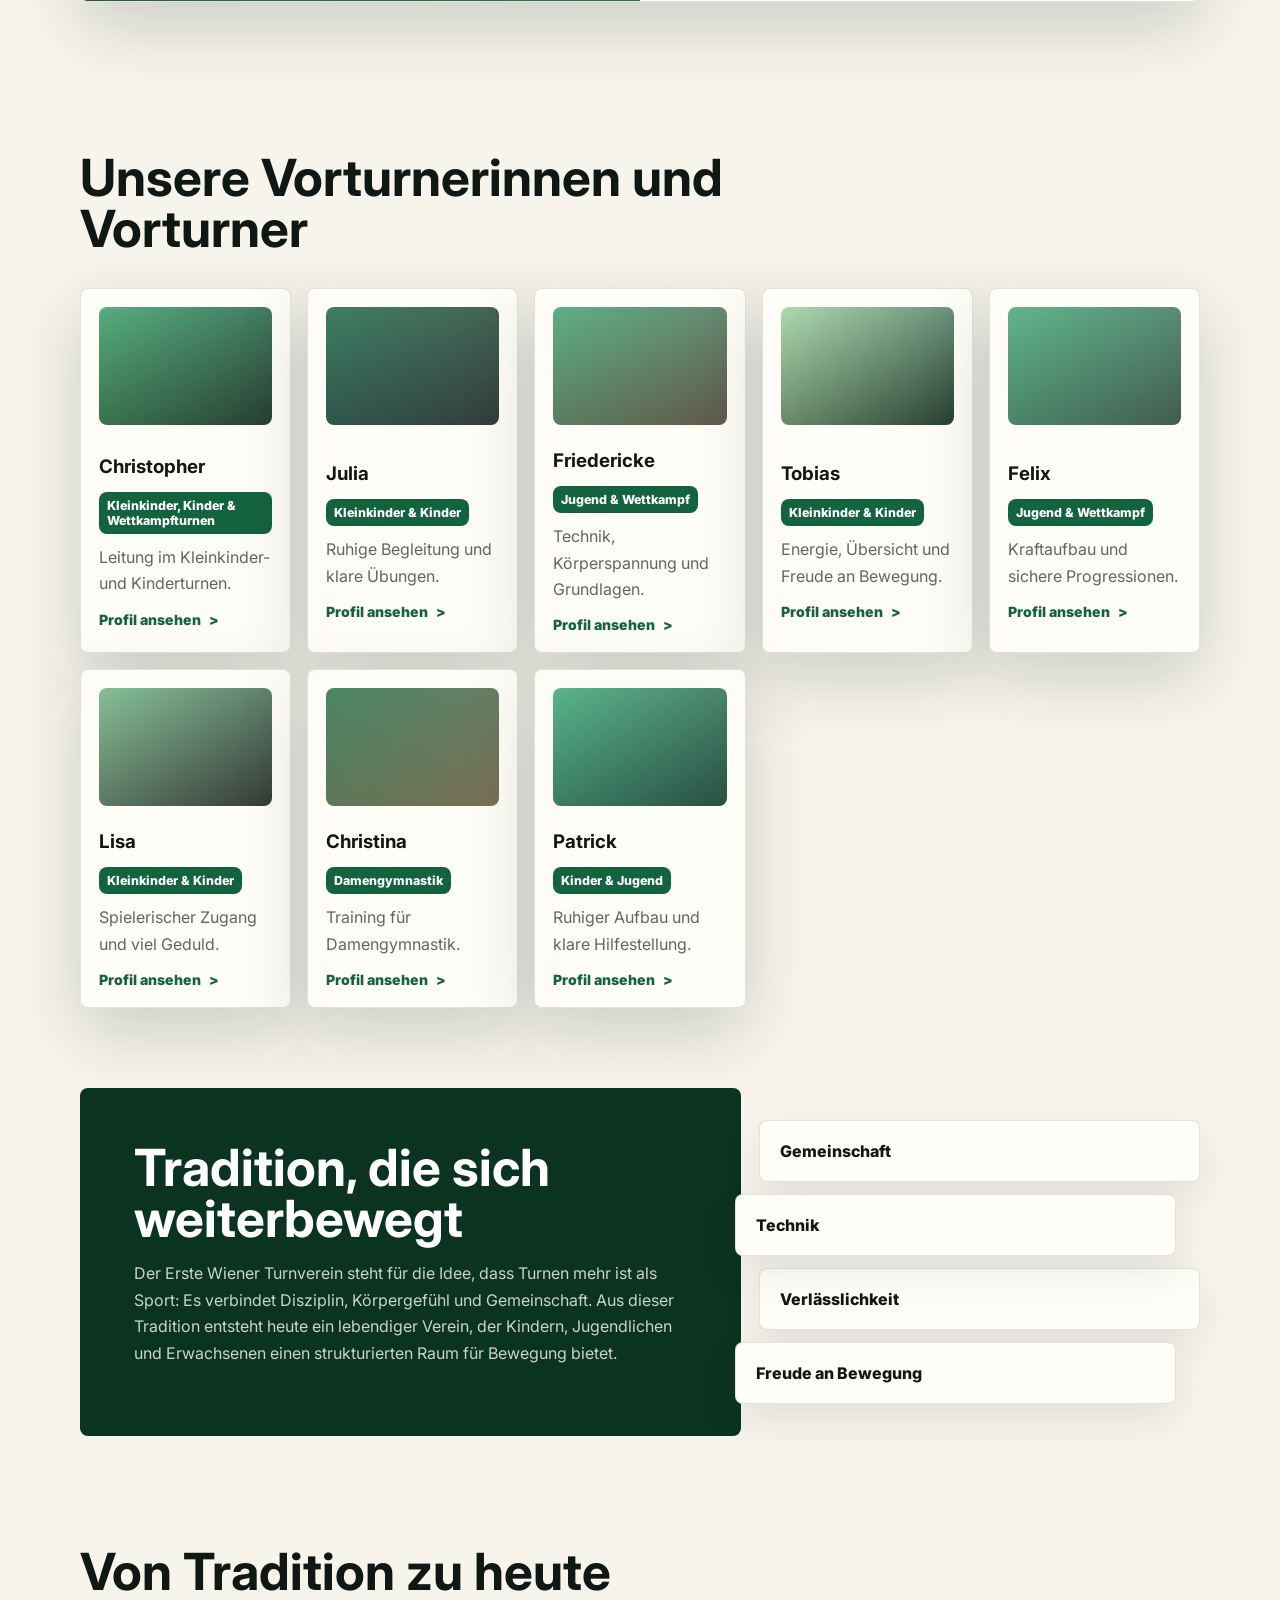
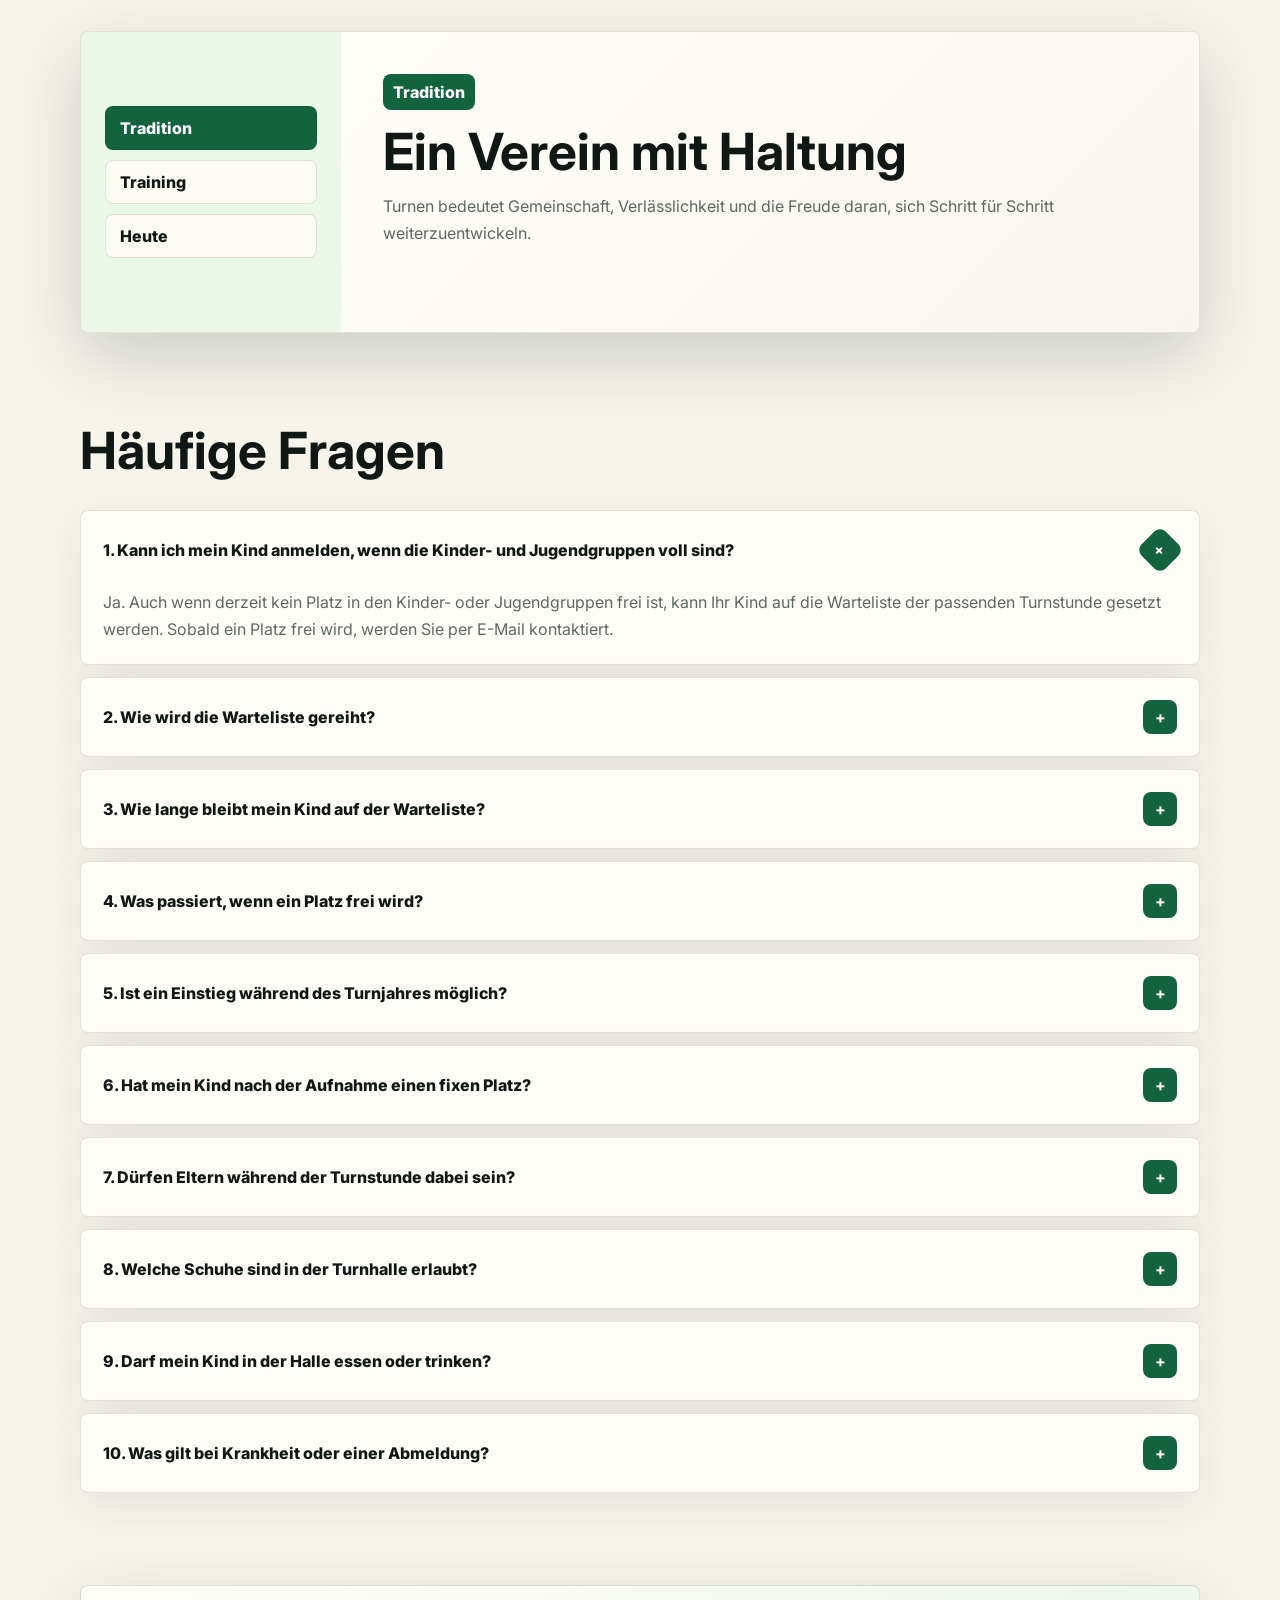
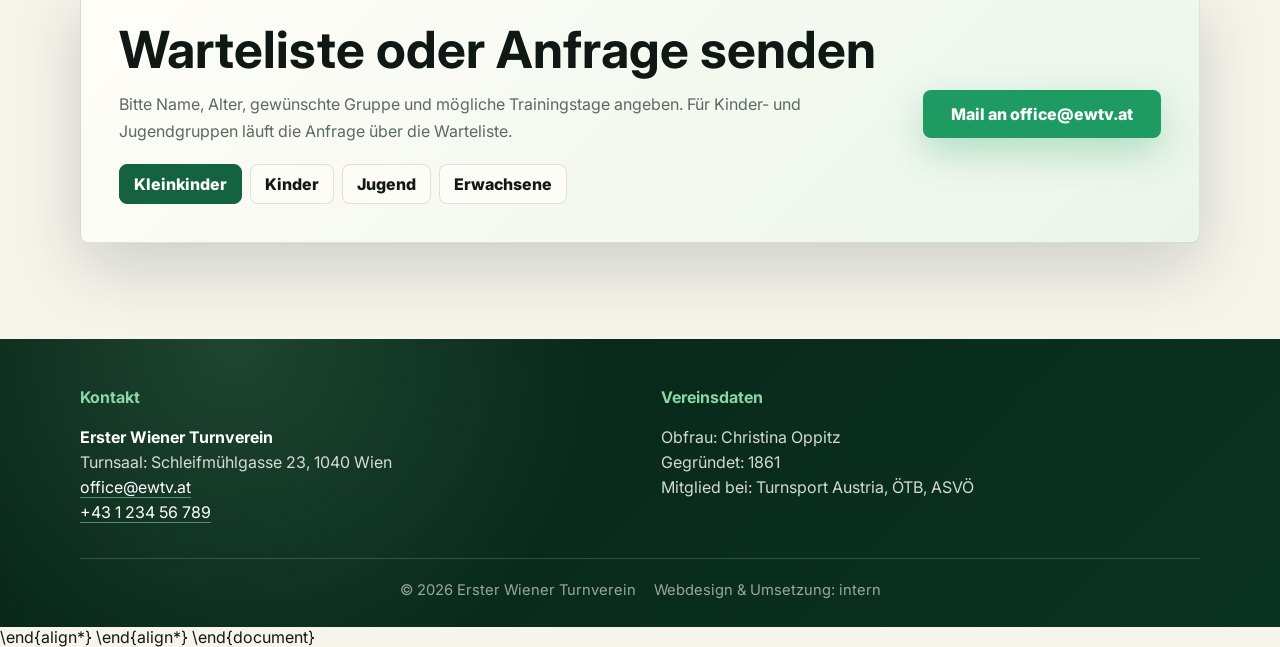
==== commit c3ea44a8: "Add files via upload" ====
--- a/index.html
+++ b/index.html
@@ -586,6 +586,6 @@
     <script src="script.js"></script>
   </body>
 </html>
- \end{align*}
+\end{align*}
 \end{align*}
 \end{document}
--- a/styles.css
+++ b/styles.css
@@ -529,6 +529,7 @@
   display: grid;
   grid-template-columns: minmax(0, 0.9fr) minmax(320px, 1.1fr);
   gap: 0;
+  width: 100%;
   overflow: hidden;
 }
 
@@ -540,6 +541,7 @@
   min-height: 430px;
   padding: 30px;
   background: linear-gradient(145deg, rgba(142, 214, 167, 0.22), rgba(255, 253, 248, 0.78));
+  min-width: 0;
   overflow: hidden;
 }
 
@@ -632,6 +634,7 @@
 
 .quiz-block {
   grid-area: 2 / 1;
+  min-width: 0;
   opacity: 0;
   pointer-events: none;
   transform: translateX(42px);
@@ -672,12 +675,14 @@
 .quiz-options {
   display: grid;
   gap: 10px;
+  min-width: 0;
 }
 
 .goal-buttons button,
 .quiz-options button,
 .quiz-next,
 .timeline-controls button {
+  min-width: 0;
   min-height: 44px;
   padding: 0 14px;
   color: var(--ink);
@@ -687,6 +692,9 @@
   border-radius: 8px;
   font-weight: 800;
   text-align: left;
+  white-space: normal;
+  overflow-wrap: anywhere;
+  line-height: 1.18;
   transition: transform 180ms ease, background 180ms ease, color 180ms ease;
 }
 
@@ -725,6 +733,7 @@
   align-content: center;
   gap: 14px;
   min-height: 360px;
+  min-width: 0;
   padding: 38px;
   overflow: hidden;
 }
@@ -733,6 +742,10 @@
   opacity: 0;
   pointer-events: none;
   transition: opacity 220ms ease;
+}
+
+.finder-result:not(.is-complete) > :not(.finder-placeholder) {
+  display: none;
 }
 
 .finder-result.is-complete > :not(.finder-placeholder) {
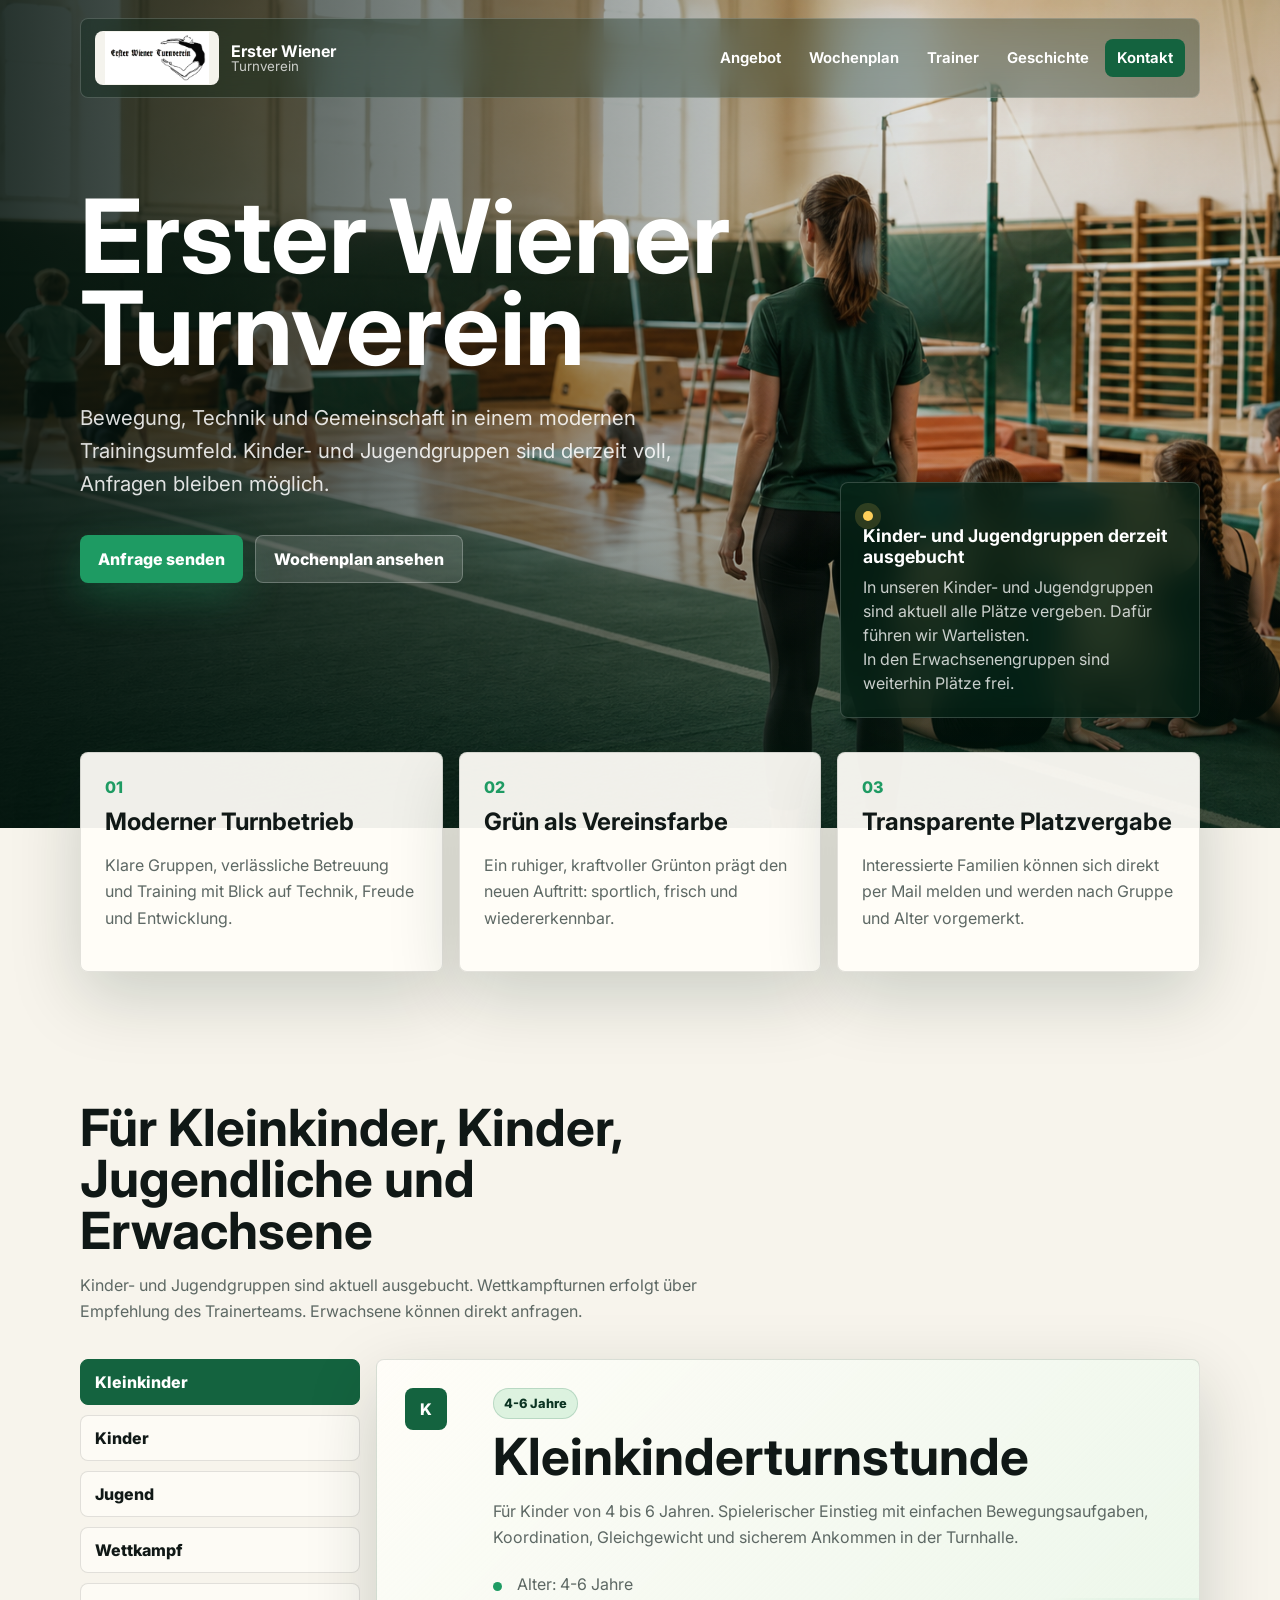
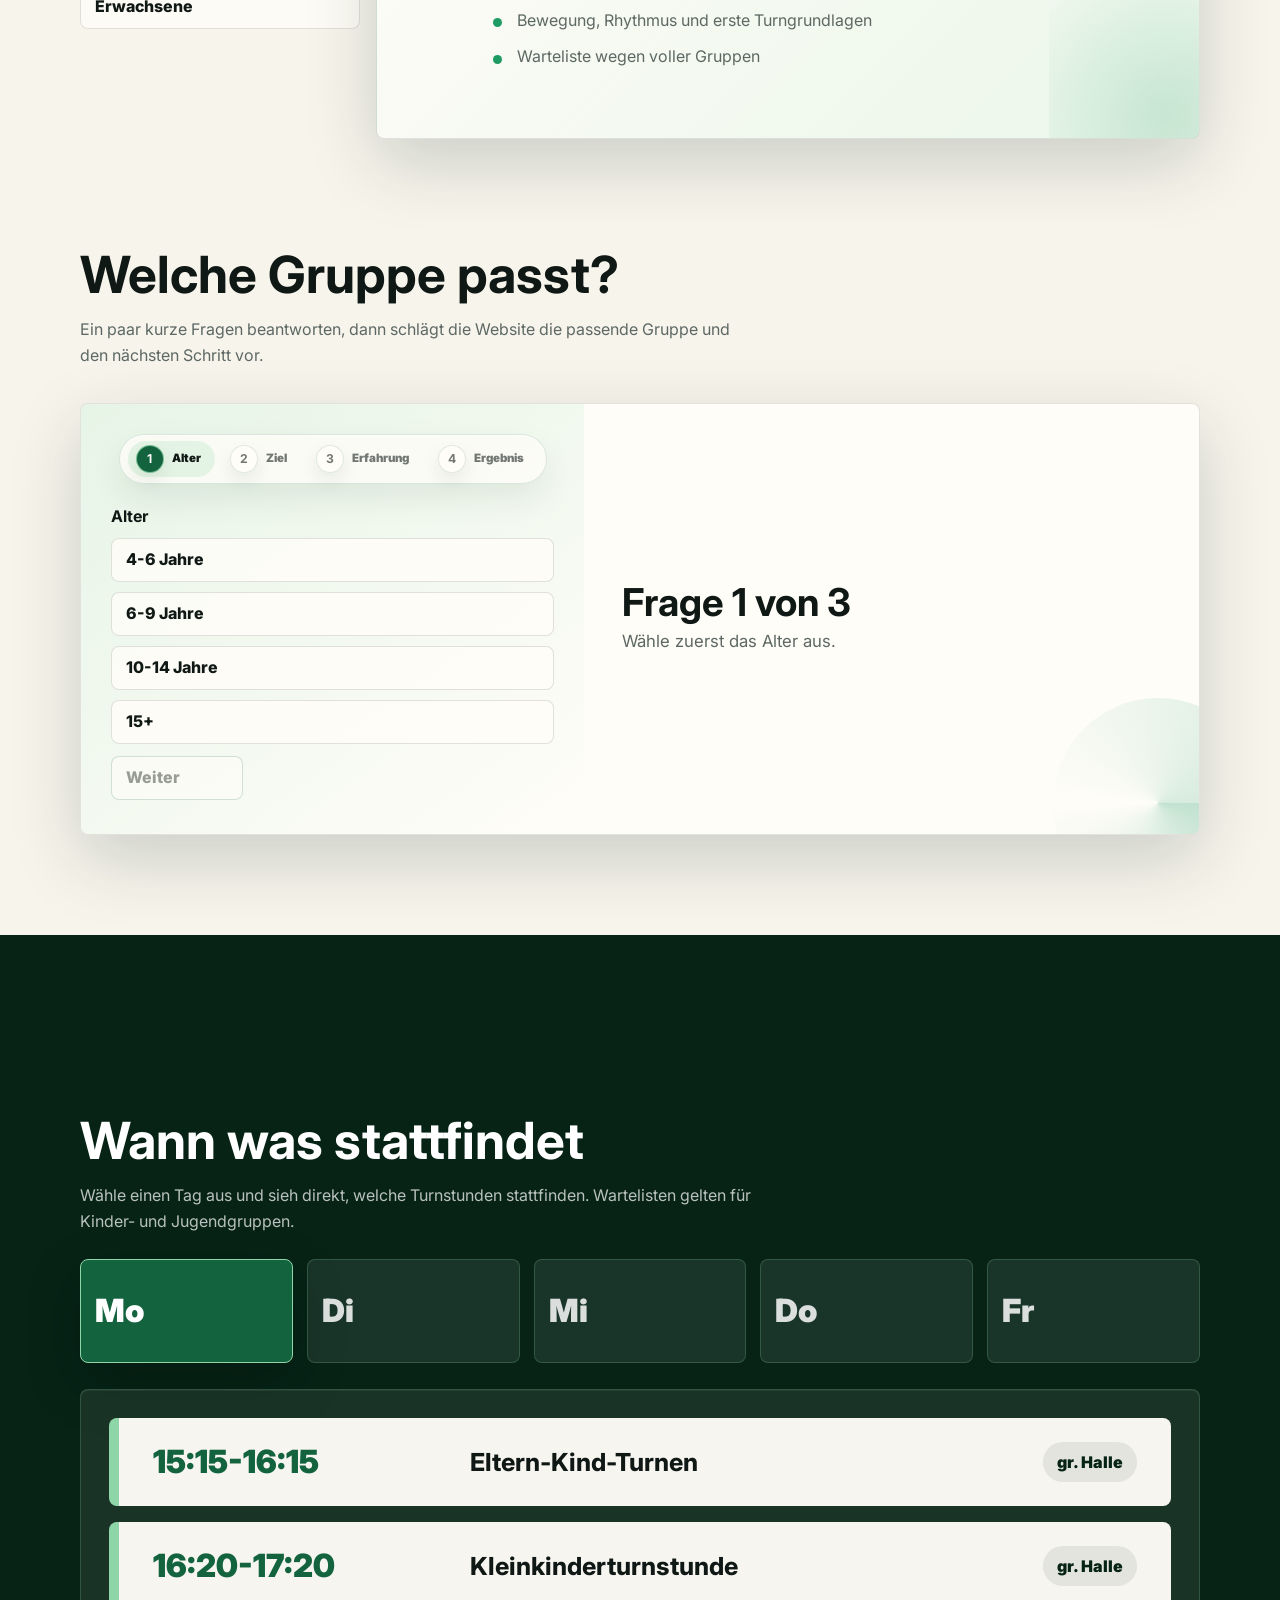
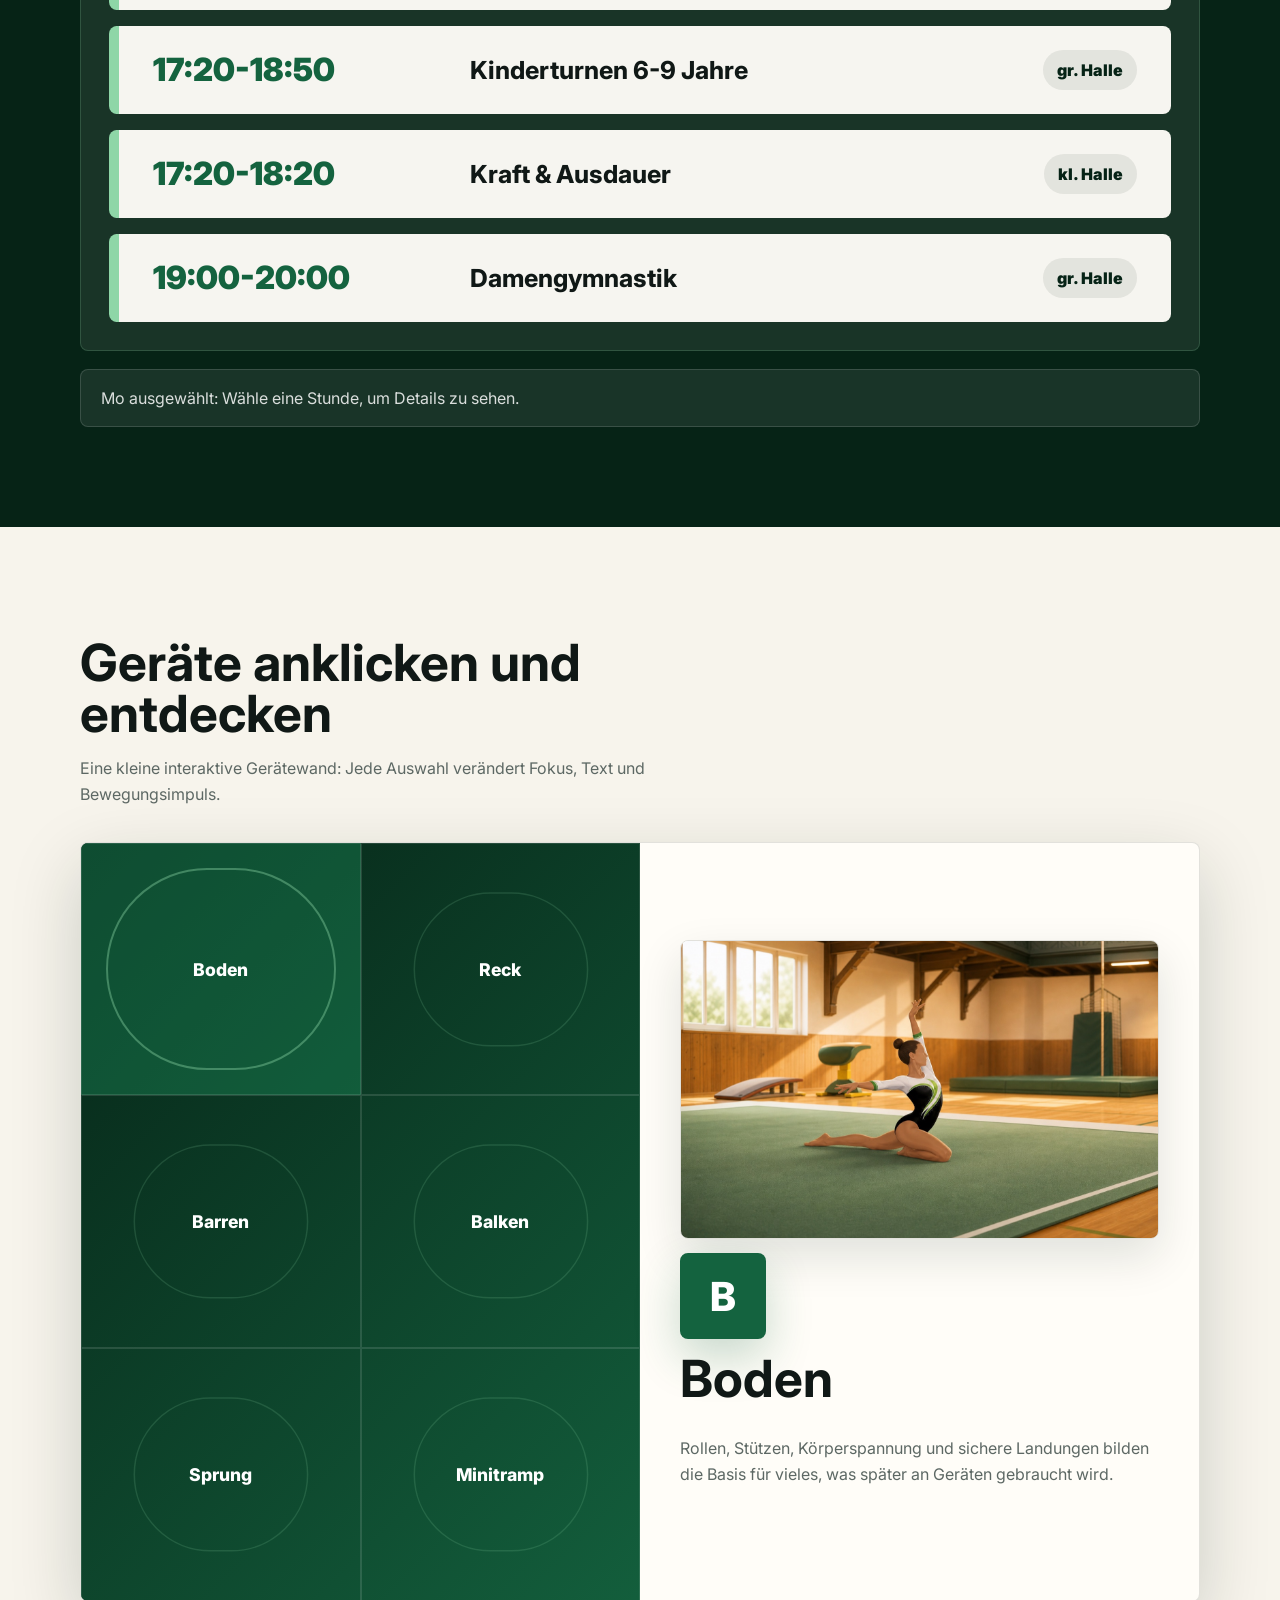
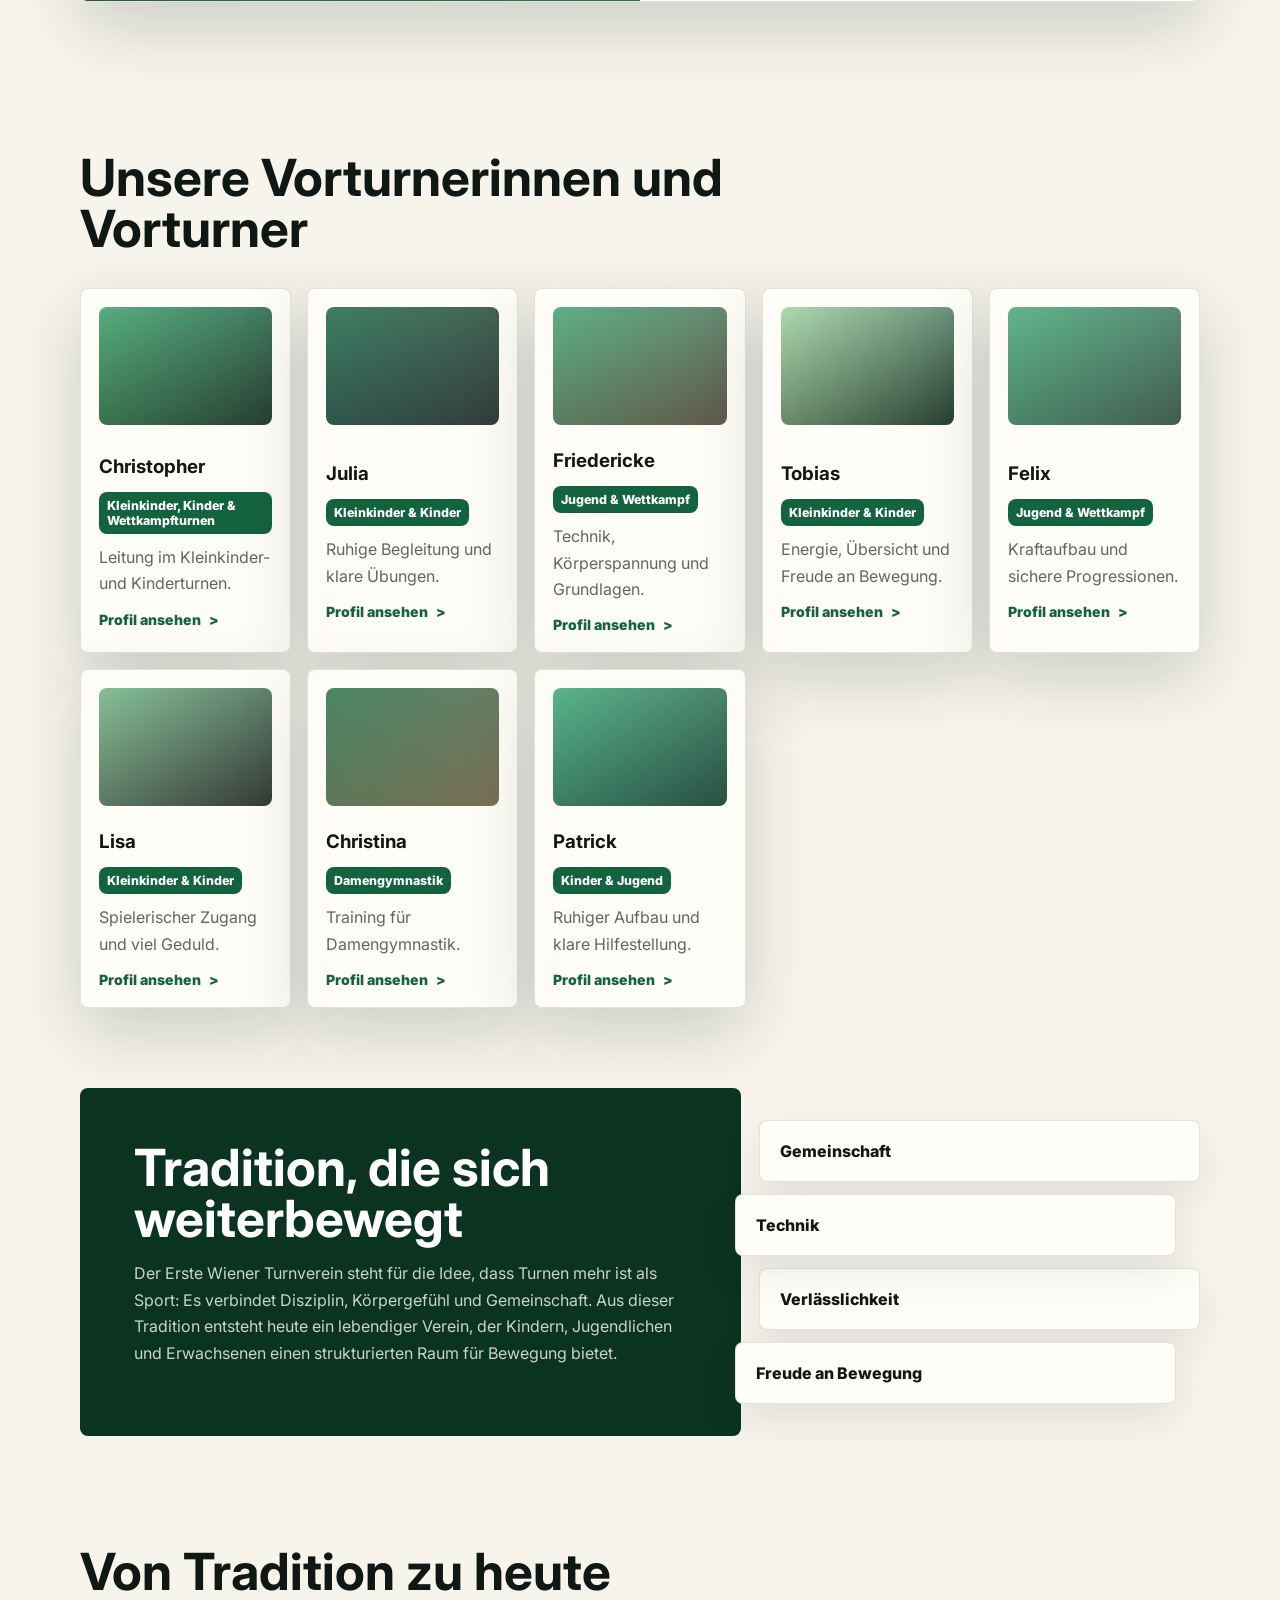
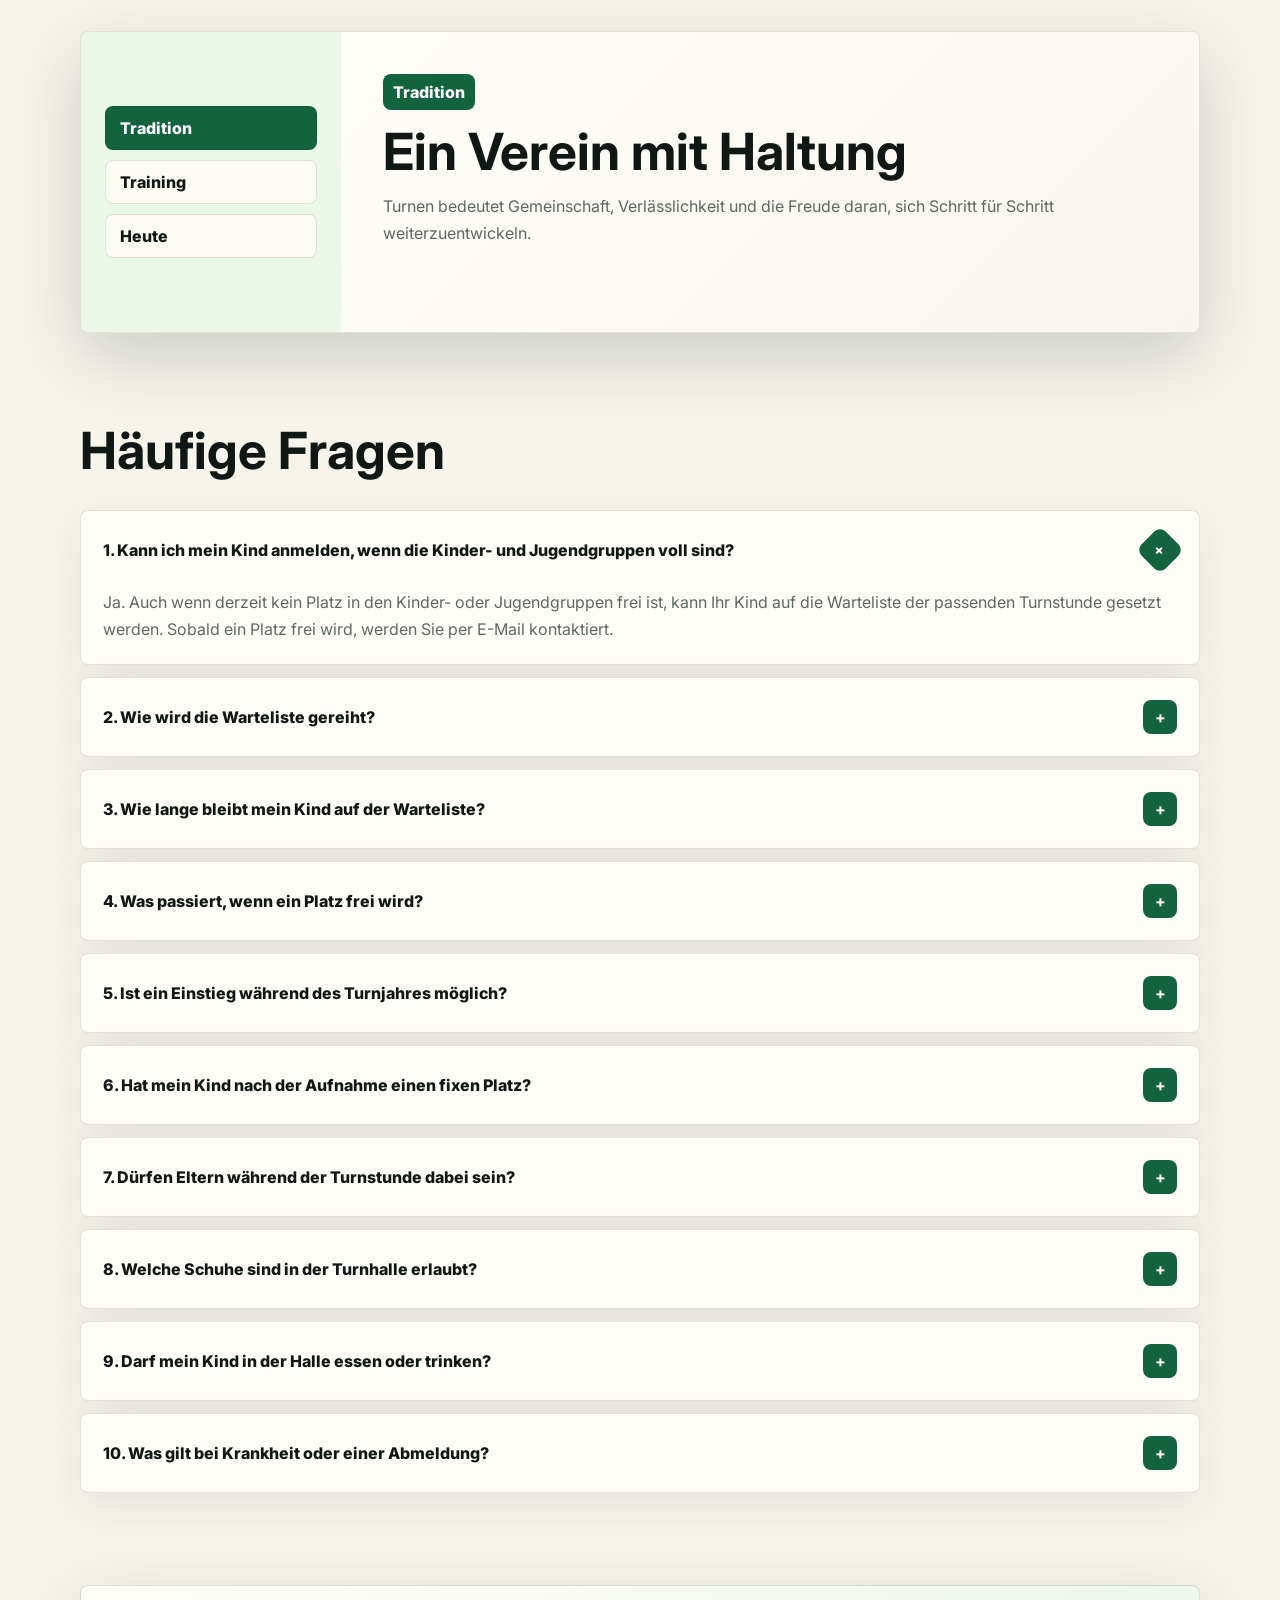
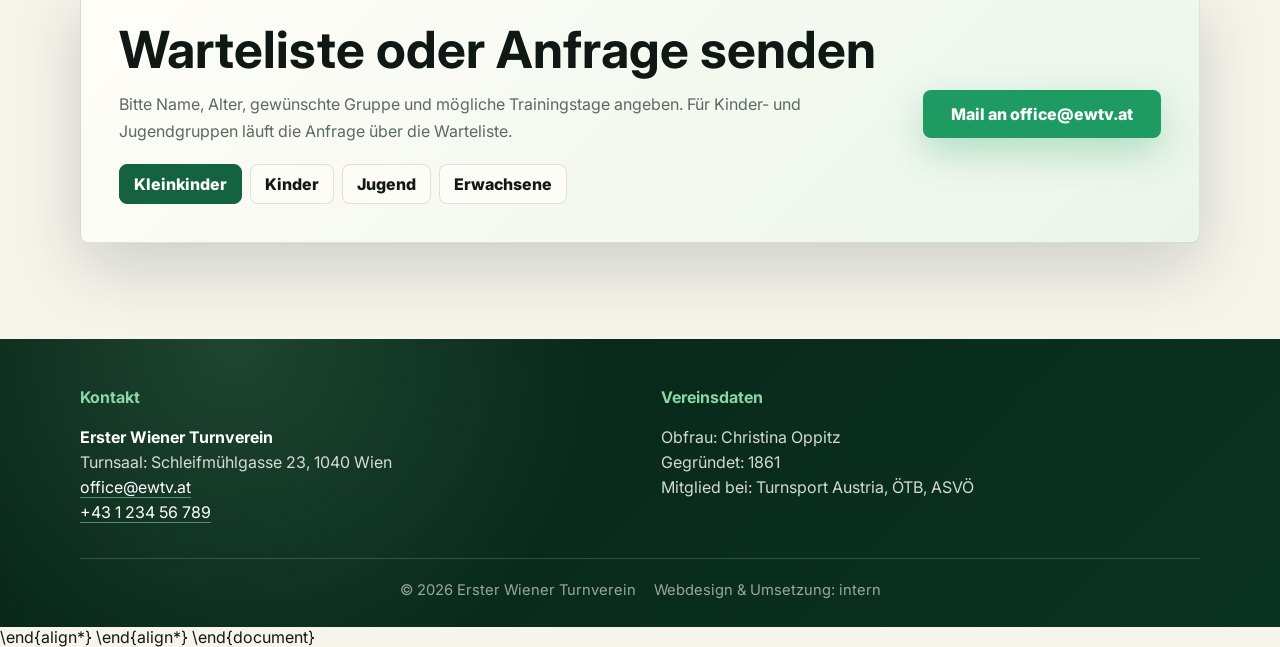
==== commit d4e731f8: "Update capacity message for youth groups" ====
--- a/index.html
+++ b/index.html
@@ -51,9 +51,9 @@
         </div>
         <aside class="capacity-card reveal">
           <span class="status-dot"></span>
-          <strong>Kinder- und Jugendgruppen derzeit voll</strong>
-          <p>Für Kinder- und Jugendgruppen führen wir Wartelisten.</p>
-          <p>Wettkampfturnen erfolgt über Empfehlung des Trainerteams.</p>
+          <strong>Kinder- und Jugendgruppen derzeit ausgebucht</strong>
+          <p>In unseren Kinder- und Jugendgruppen sind aktuell alle Plätze vergeben. Dafür führen wir Wartelisten.</p>
+          <p>In den Erwachsenengruppen sind weiterhin Plätze frei.</p>
         </aside>
       </section>
 
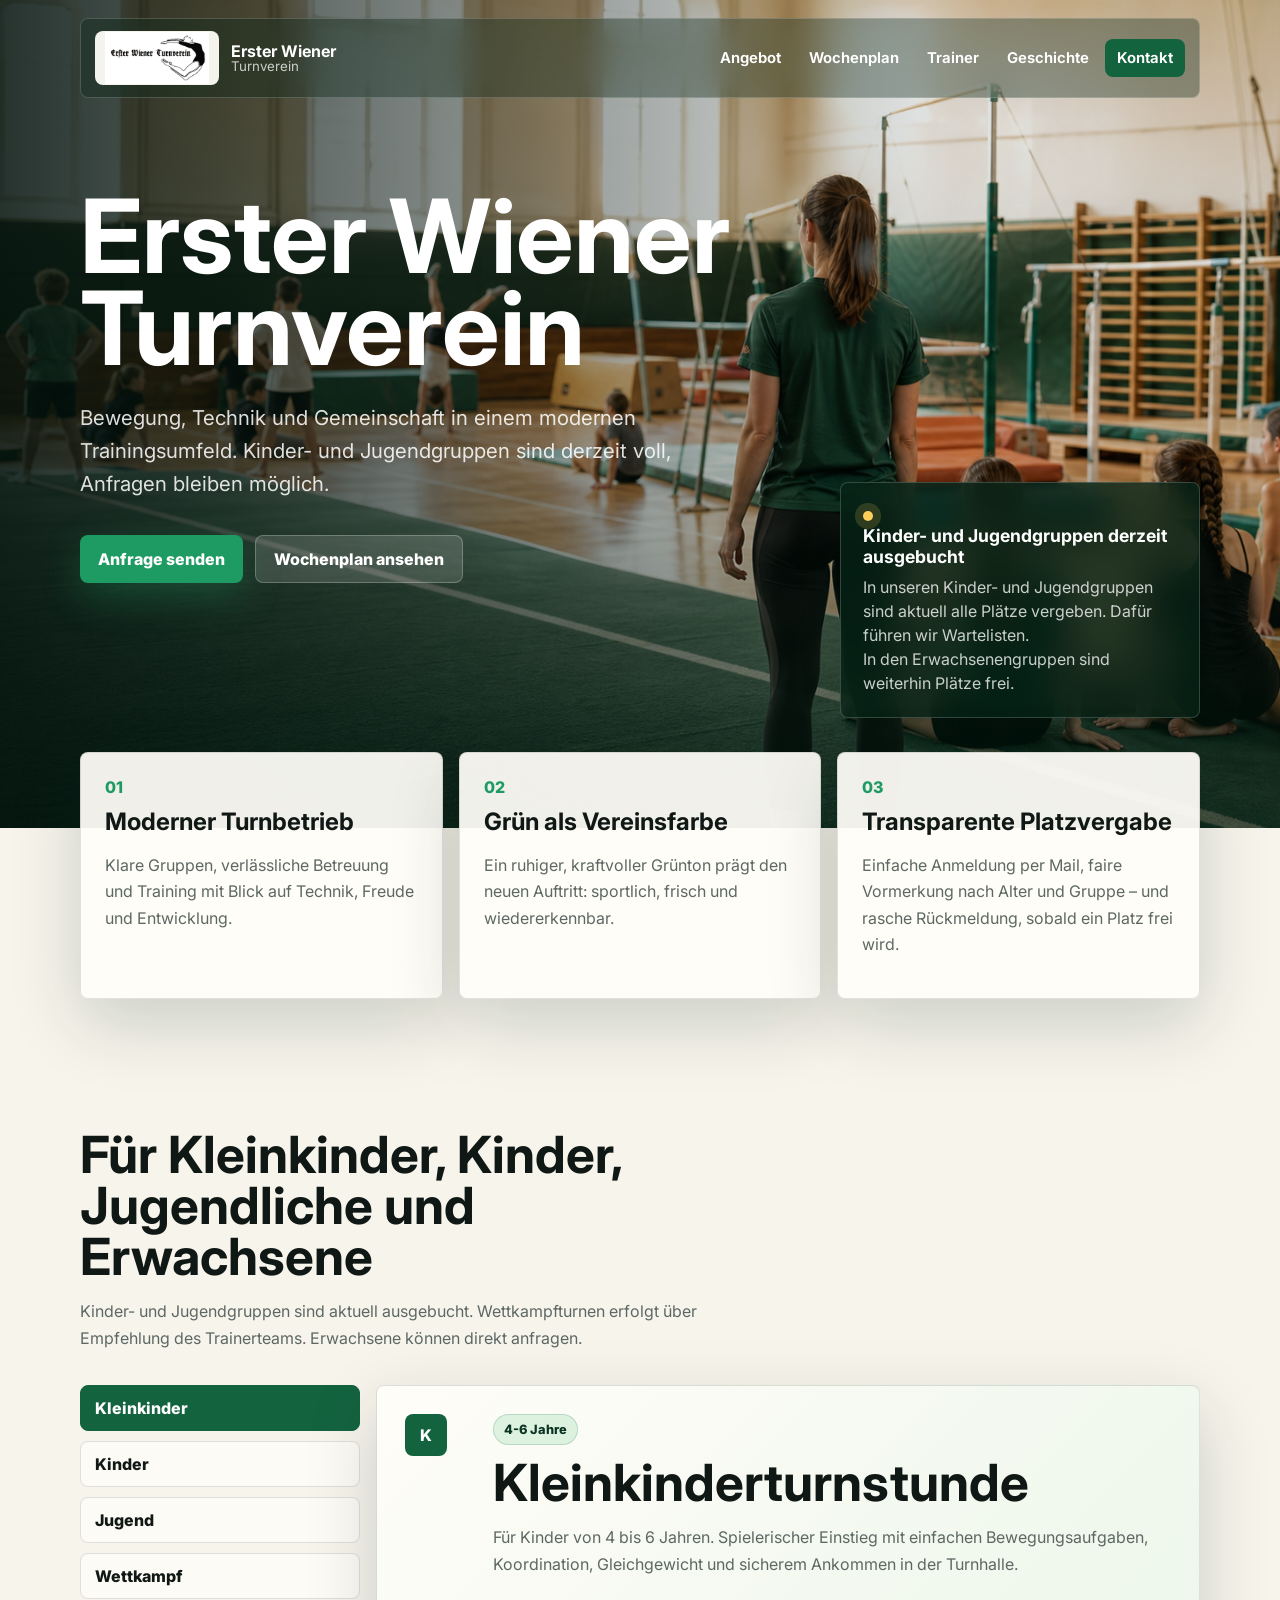
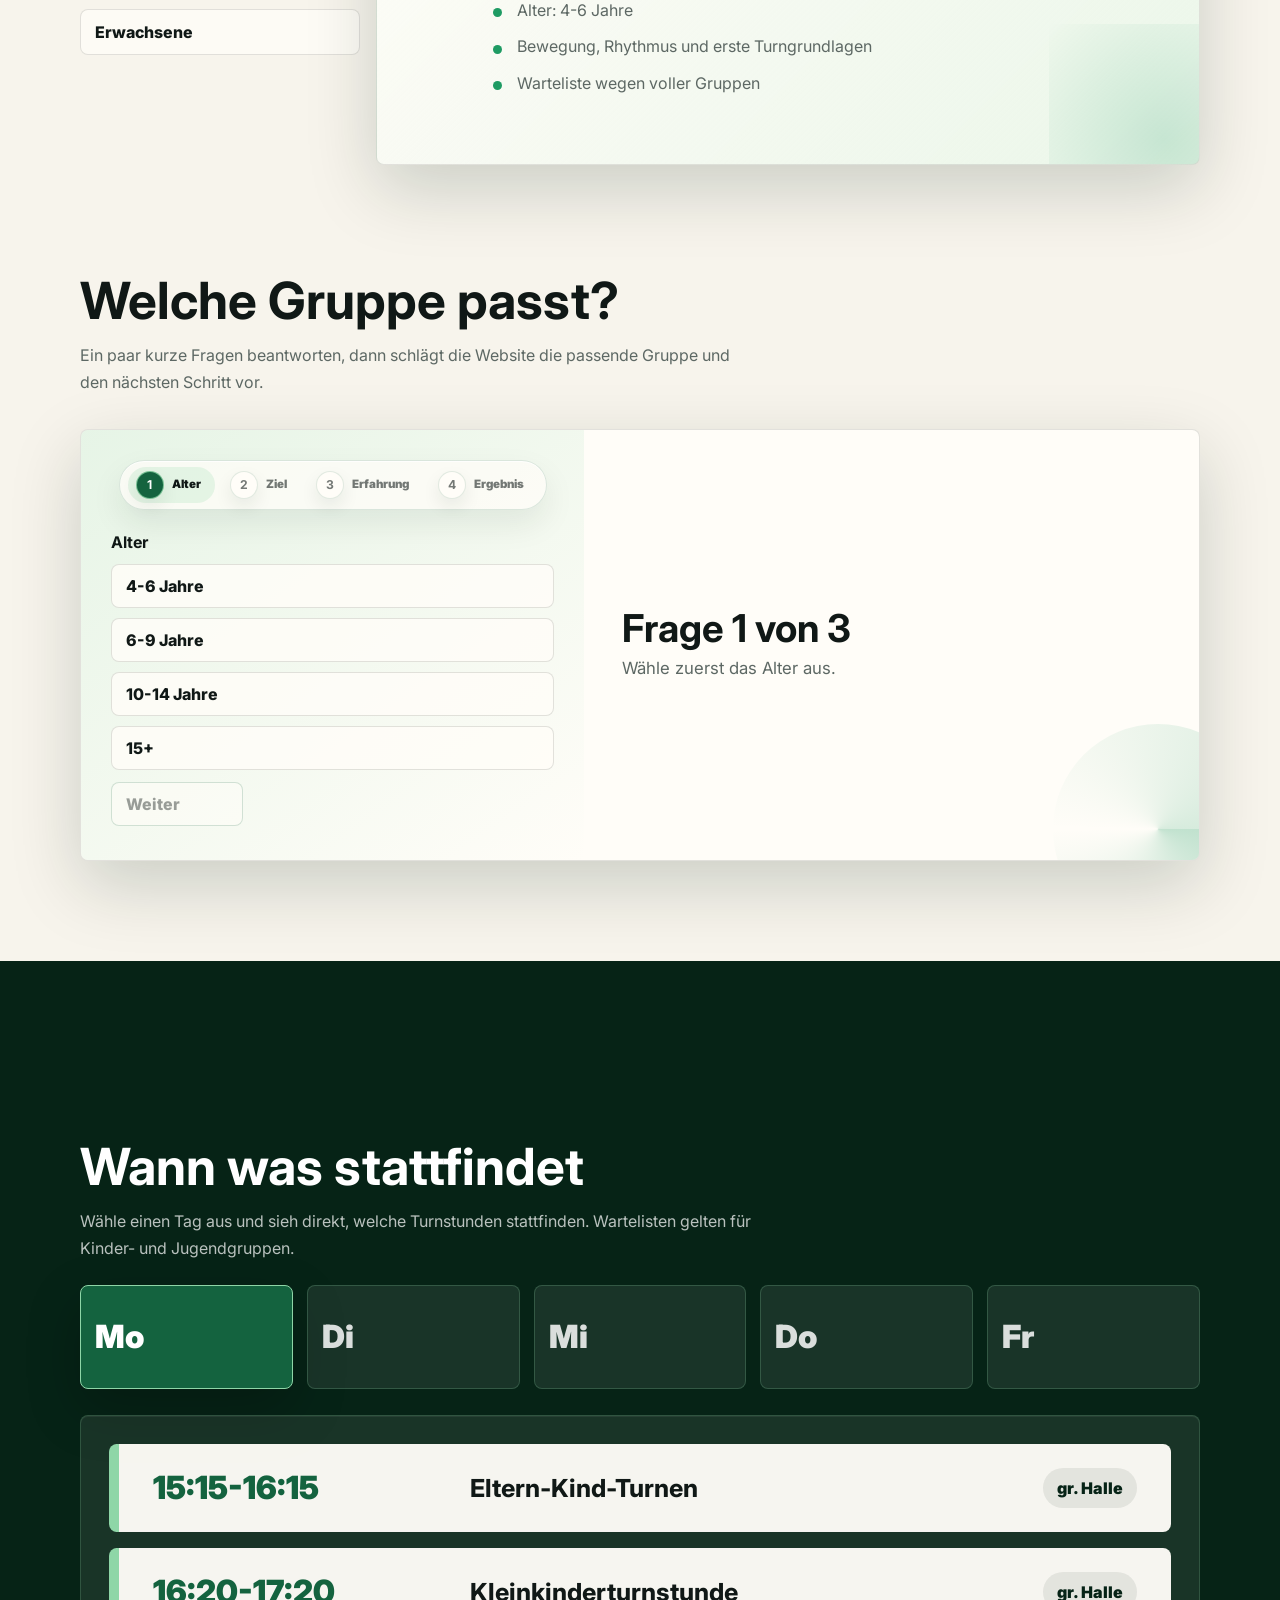
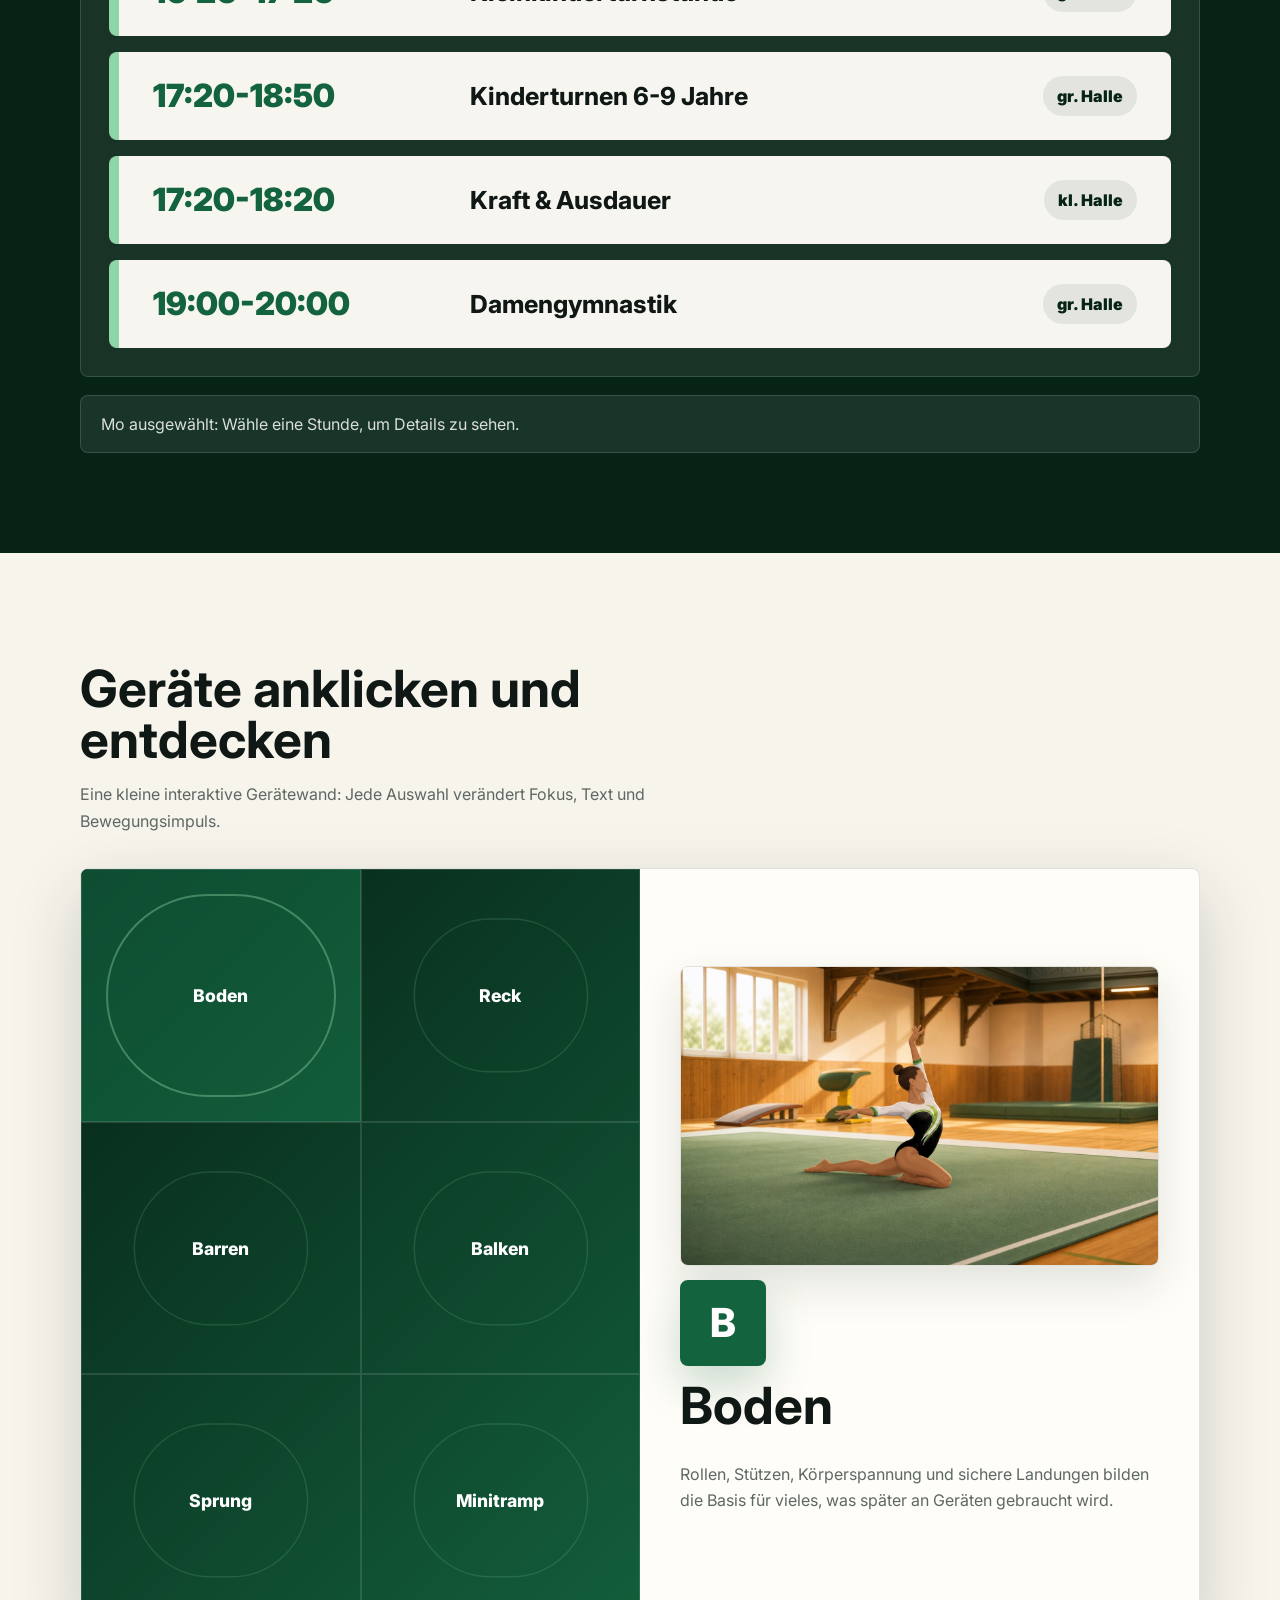
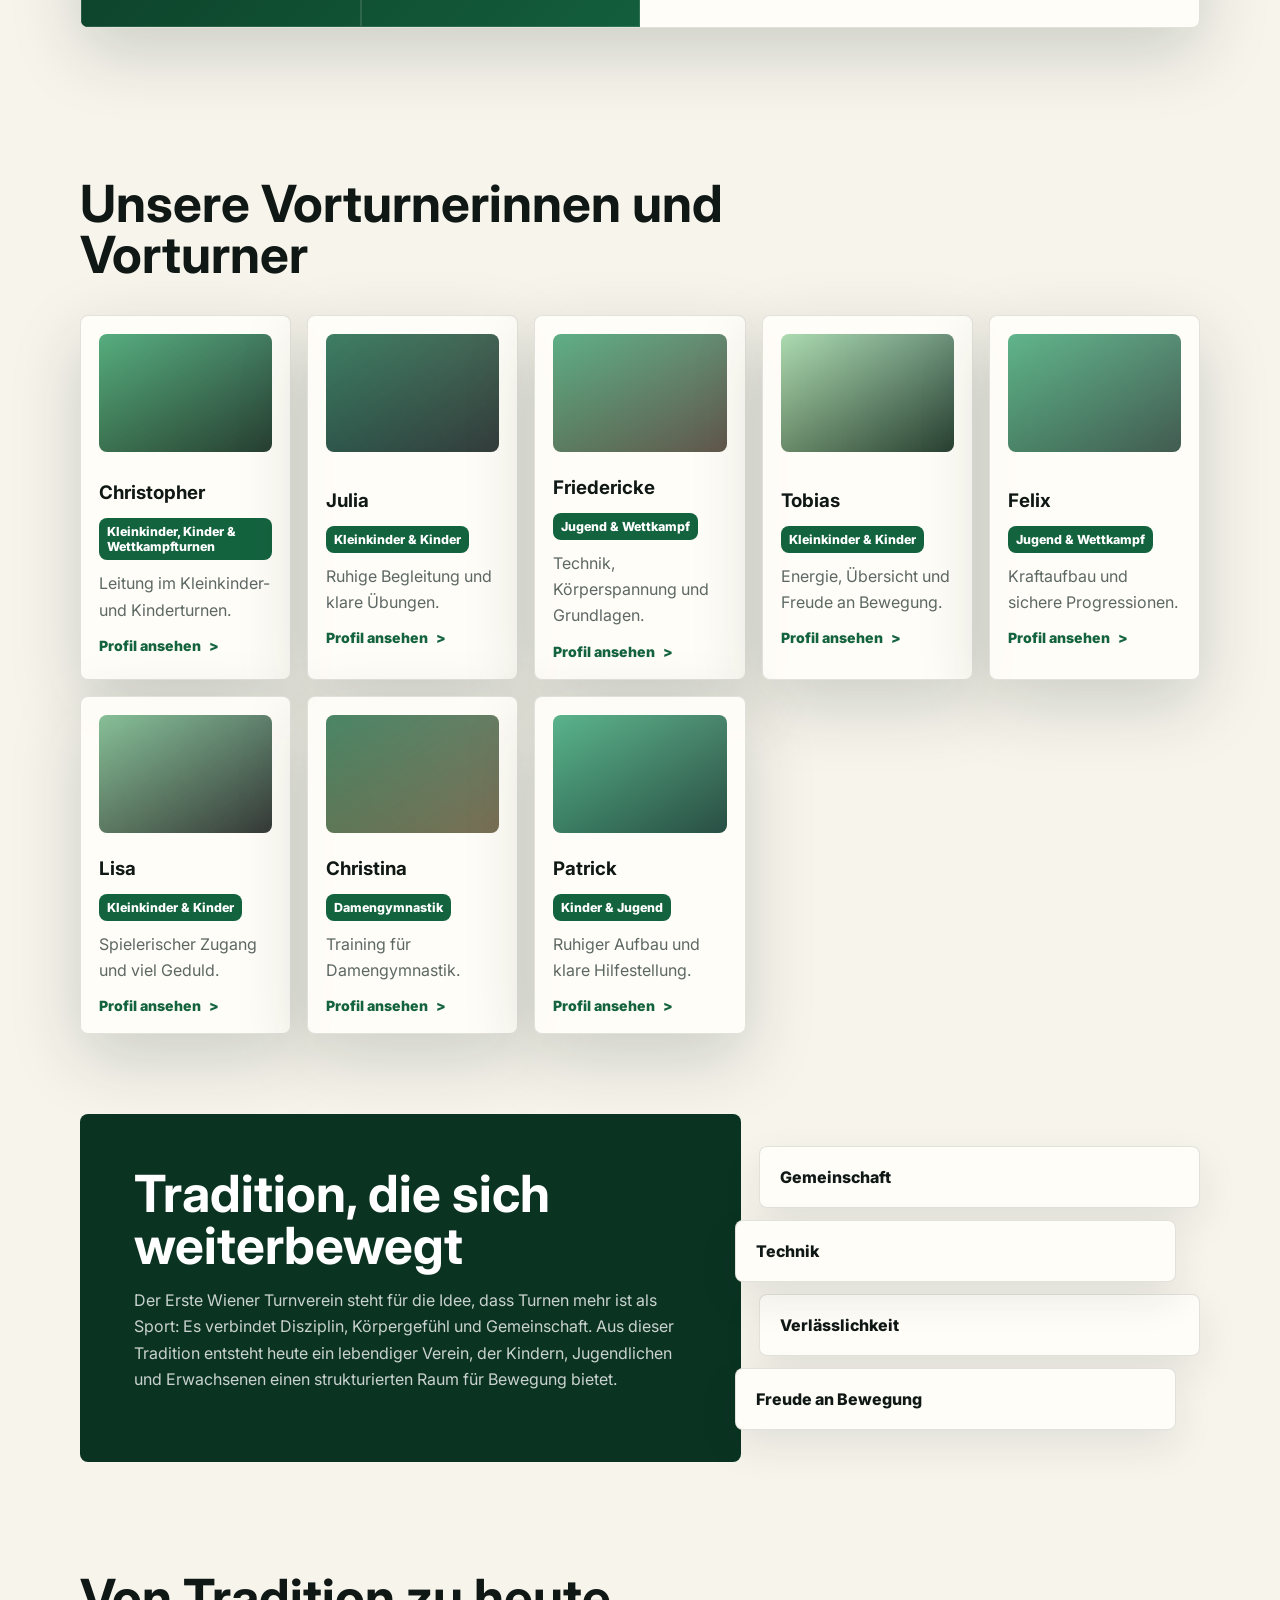
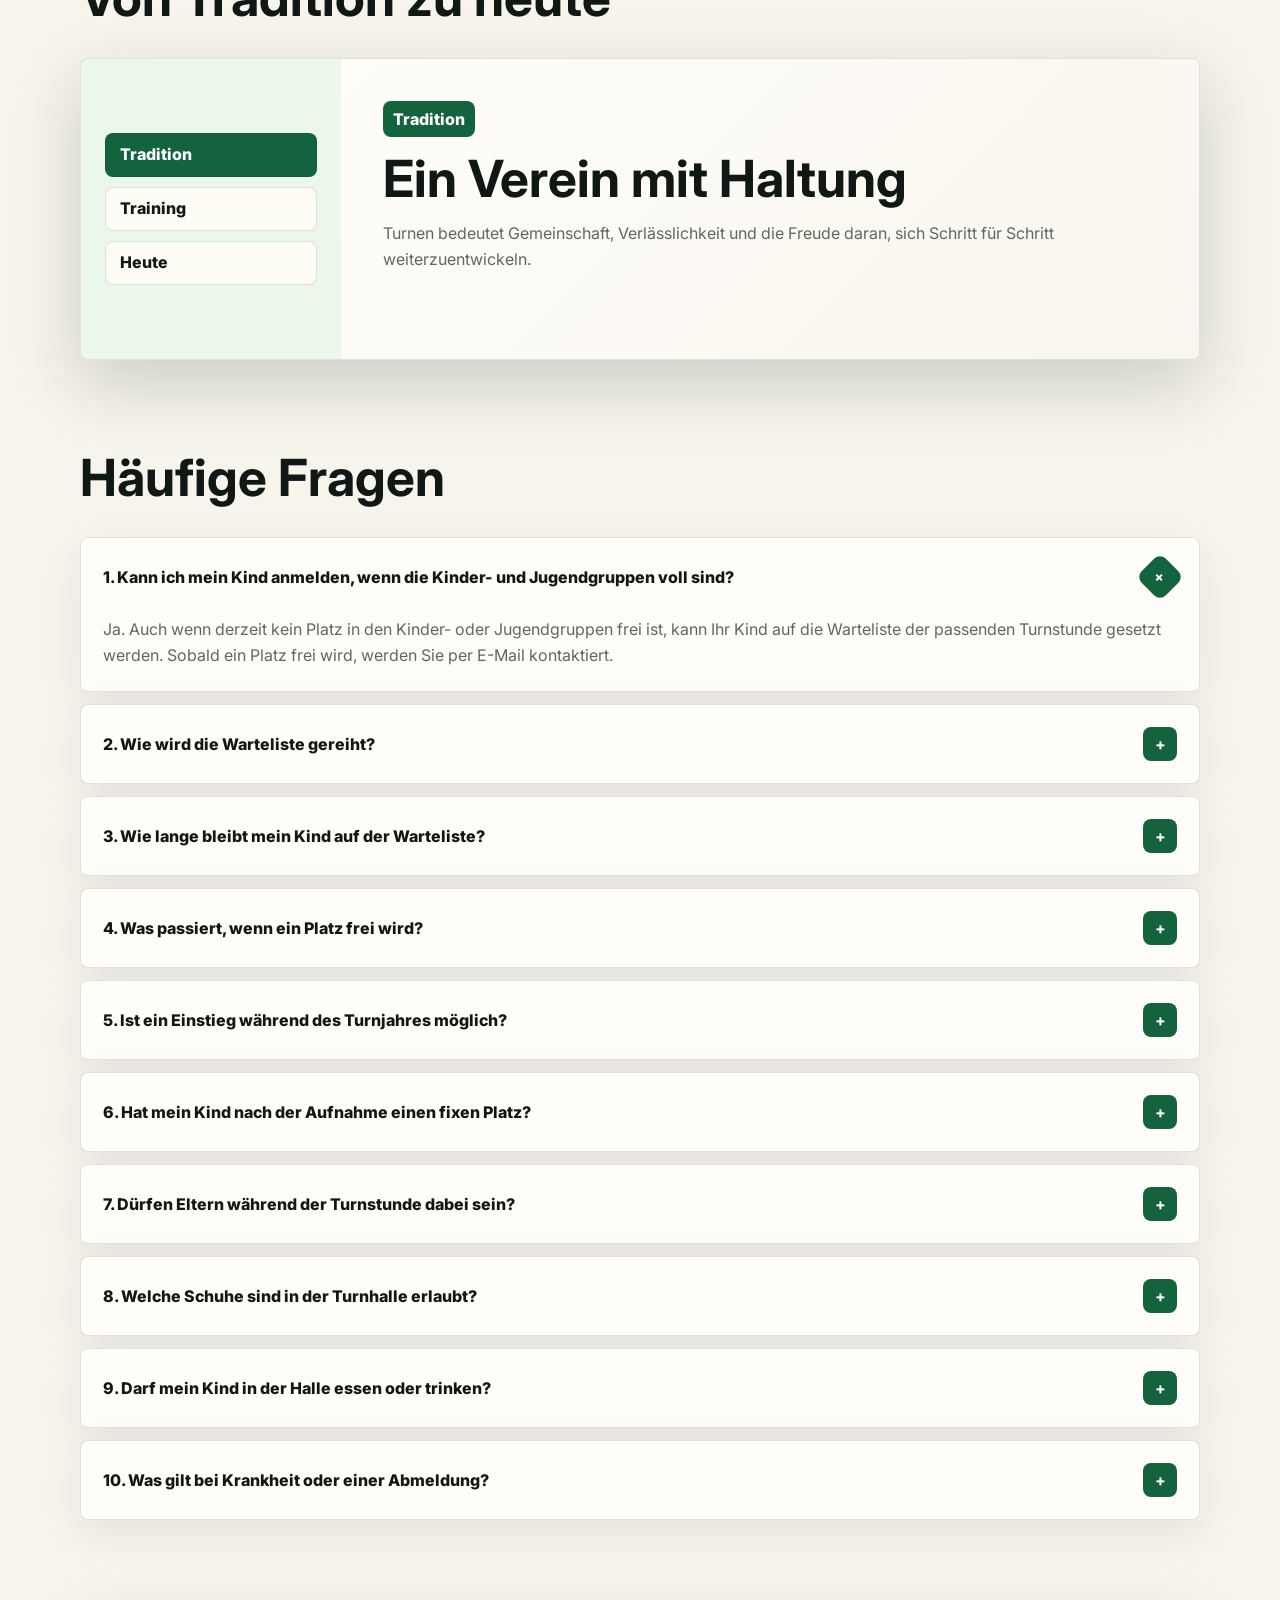
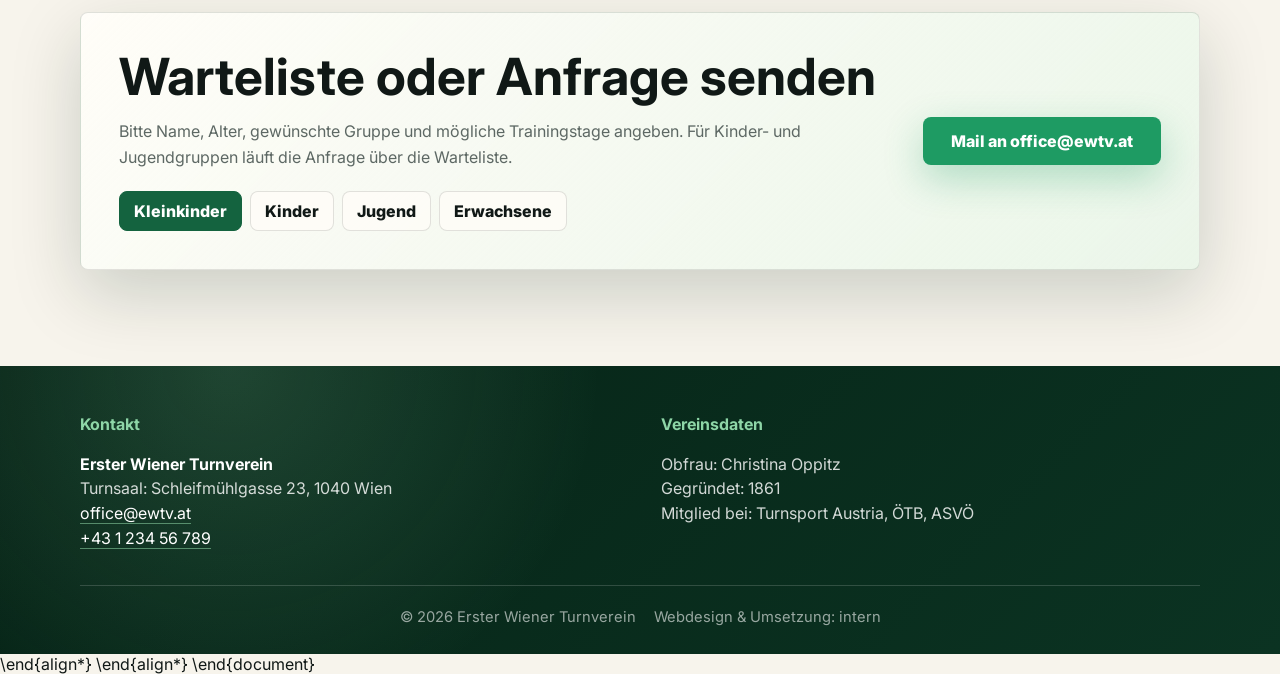
==== commit 7a395953: "Update index.html" ====
--- a/index.html
+++ b/index.html
@@ -72,7 +72,7 @@
           <article class="intro-panel reveal">
             <span>03</span>
             <h2>Transparente Platzvergabe</h2>
-            <p>Interessierte Familien können sich direkt per Mail melden und werden nach Gruppe und Alter vorgemerkt.</p>
+            <p>Einfache Anmeldung per Mail, faire Vormerkung nach Alter und Gruppe – und rasche Rückmeldung, sobald ein Platz frei wird.</p>
           </article>
         </div>
       </section>
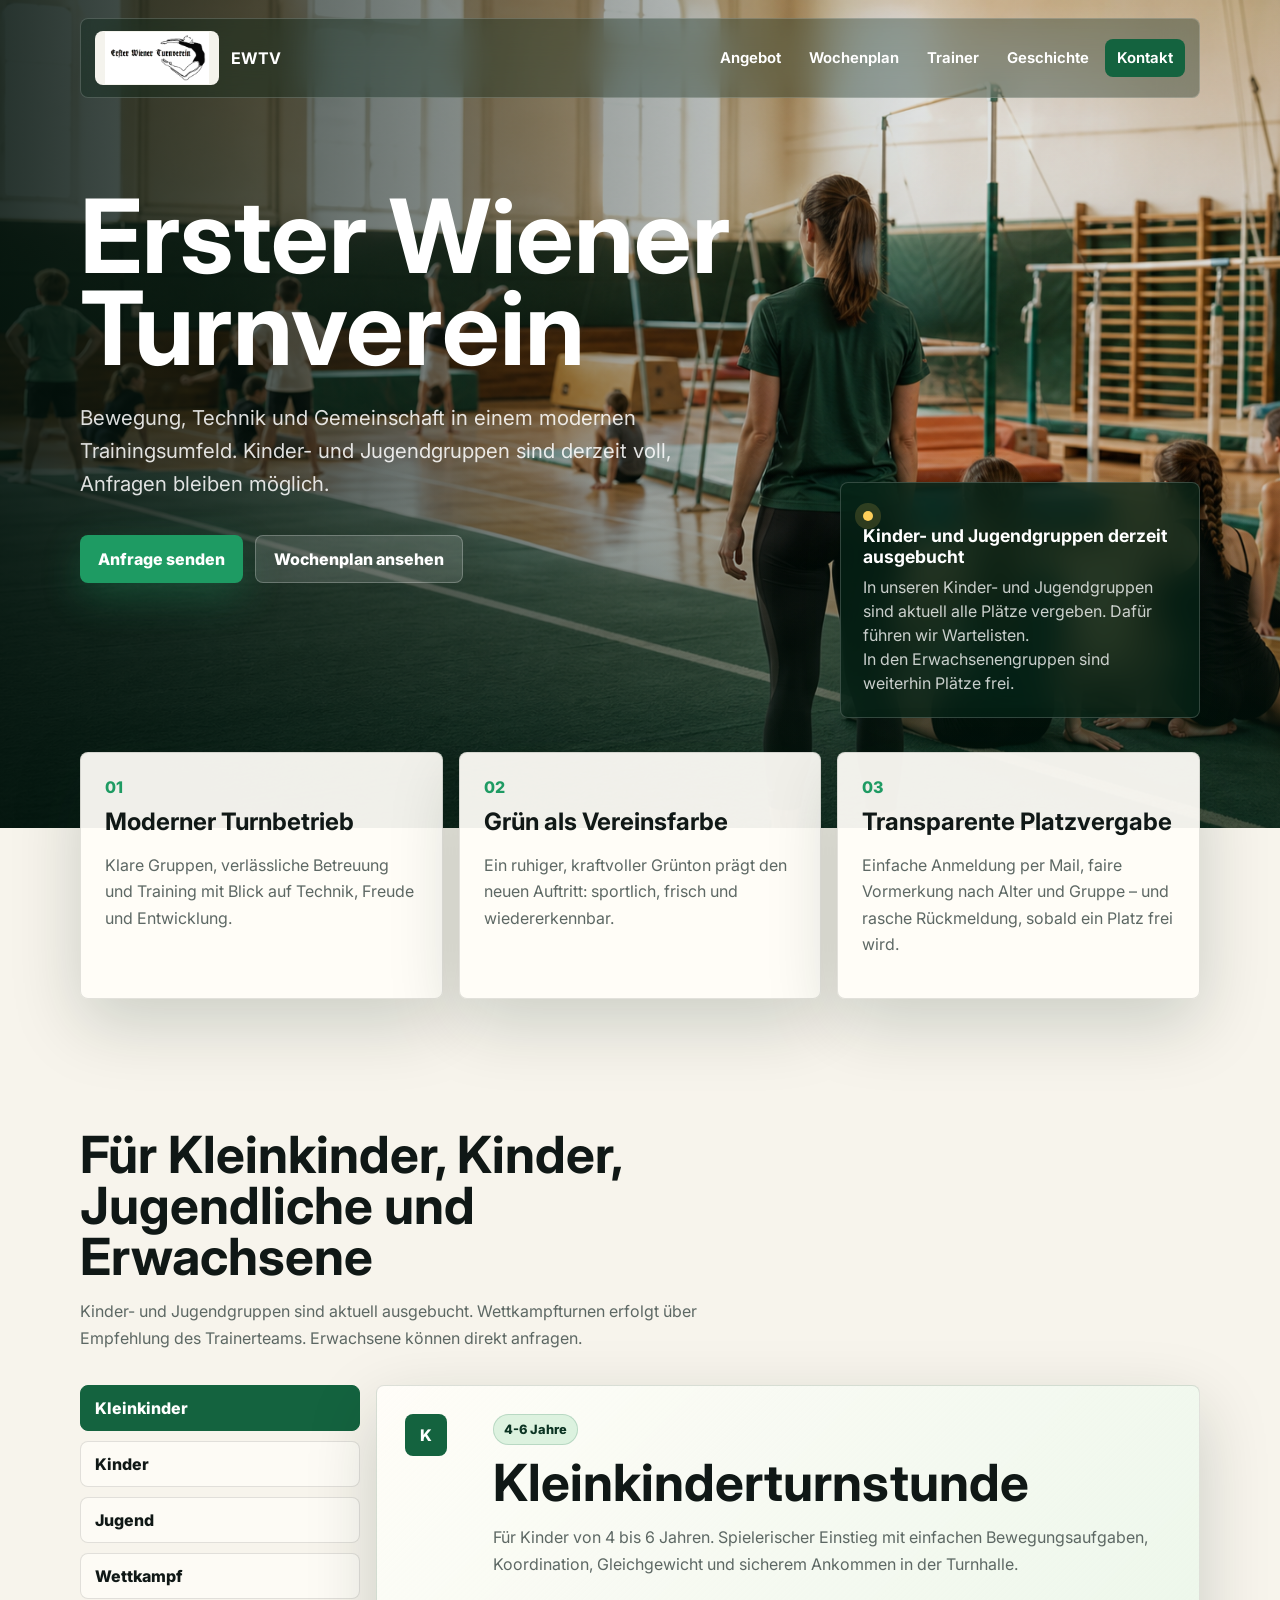
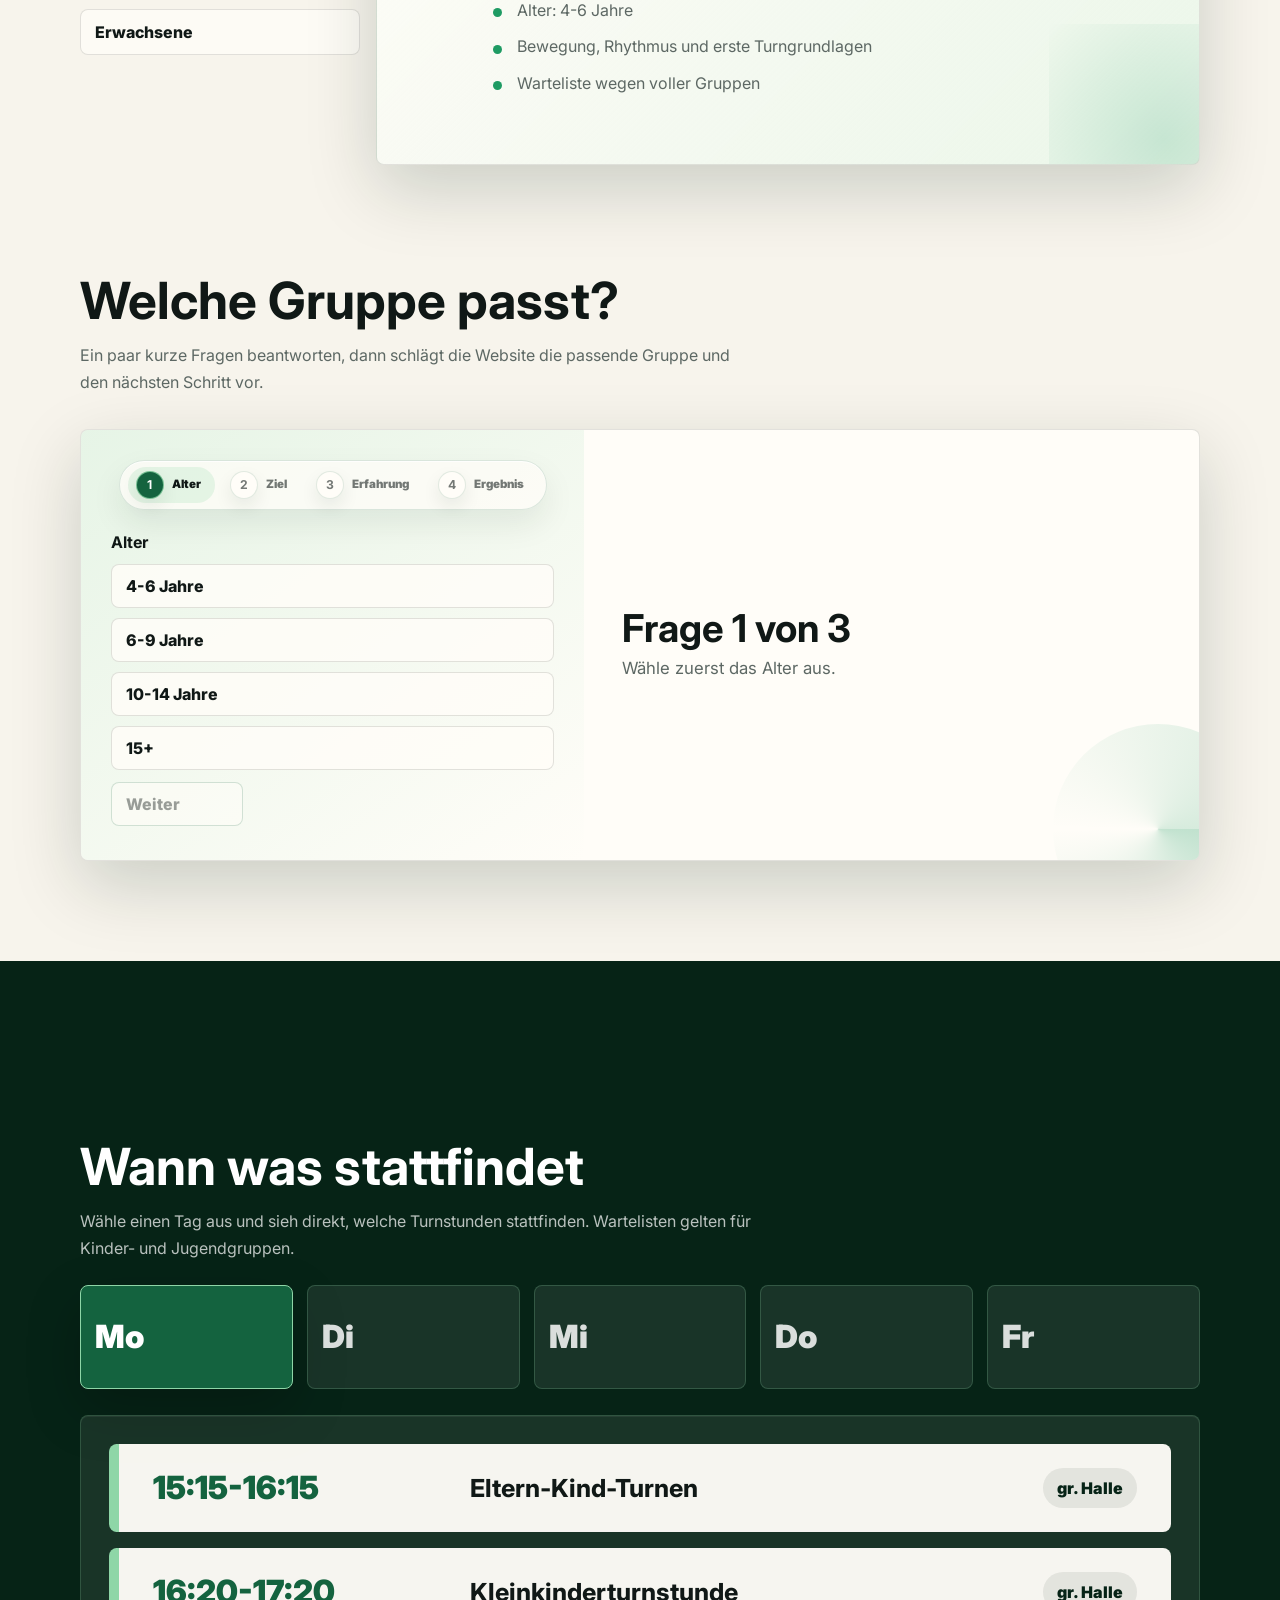
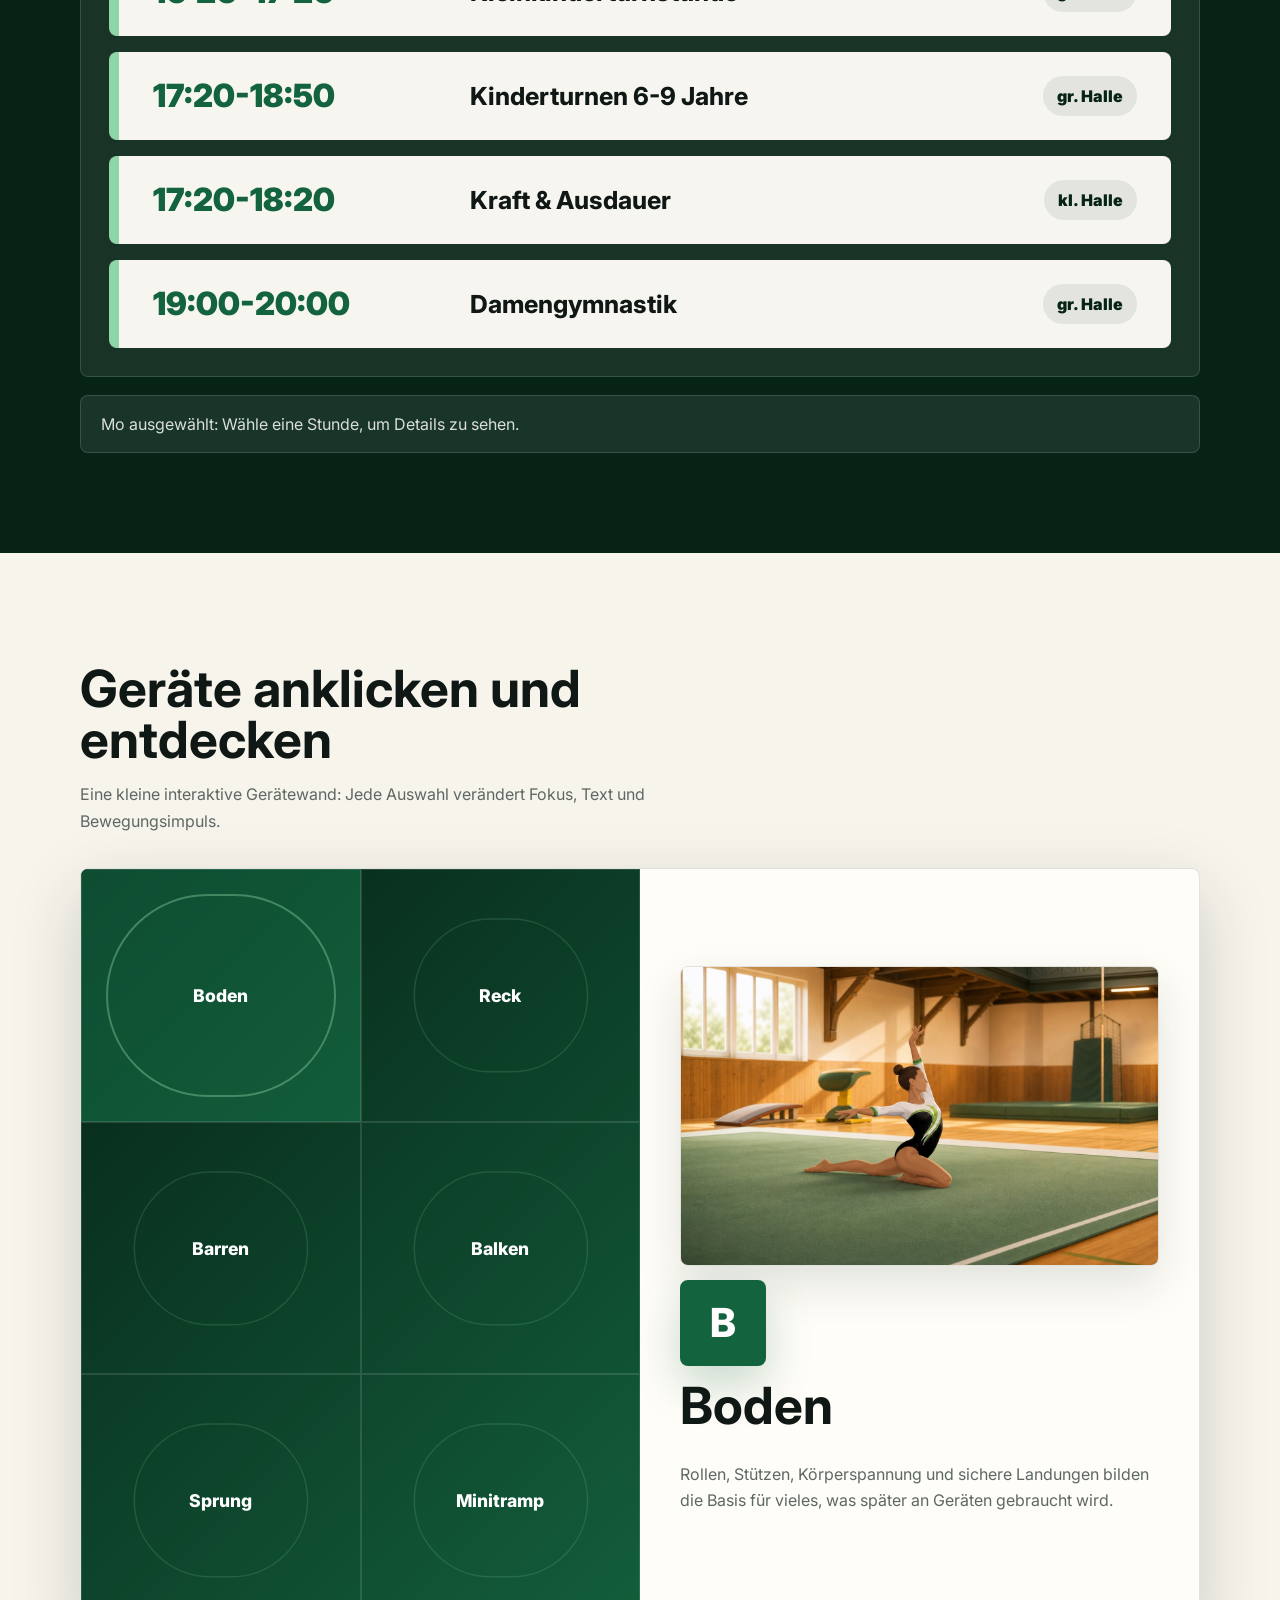
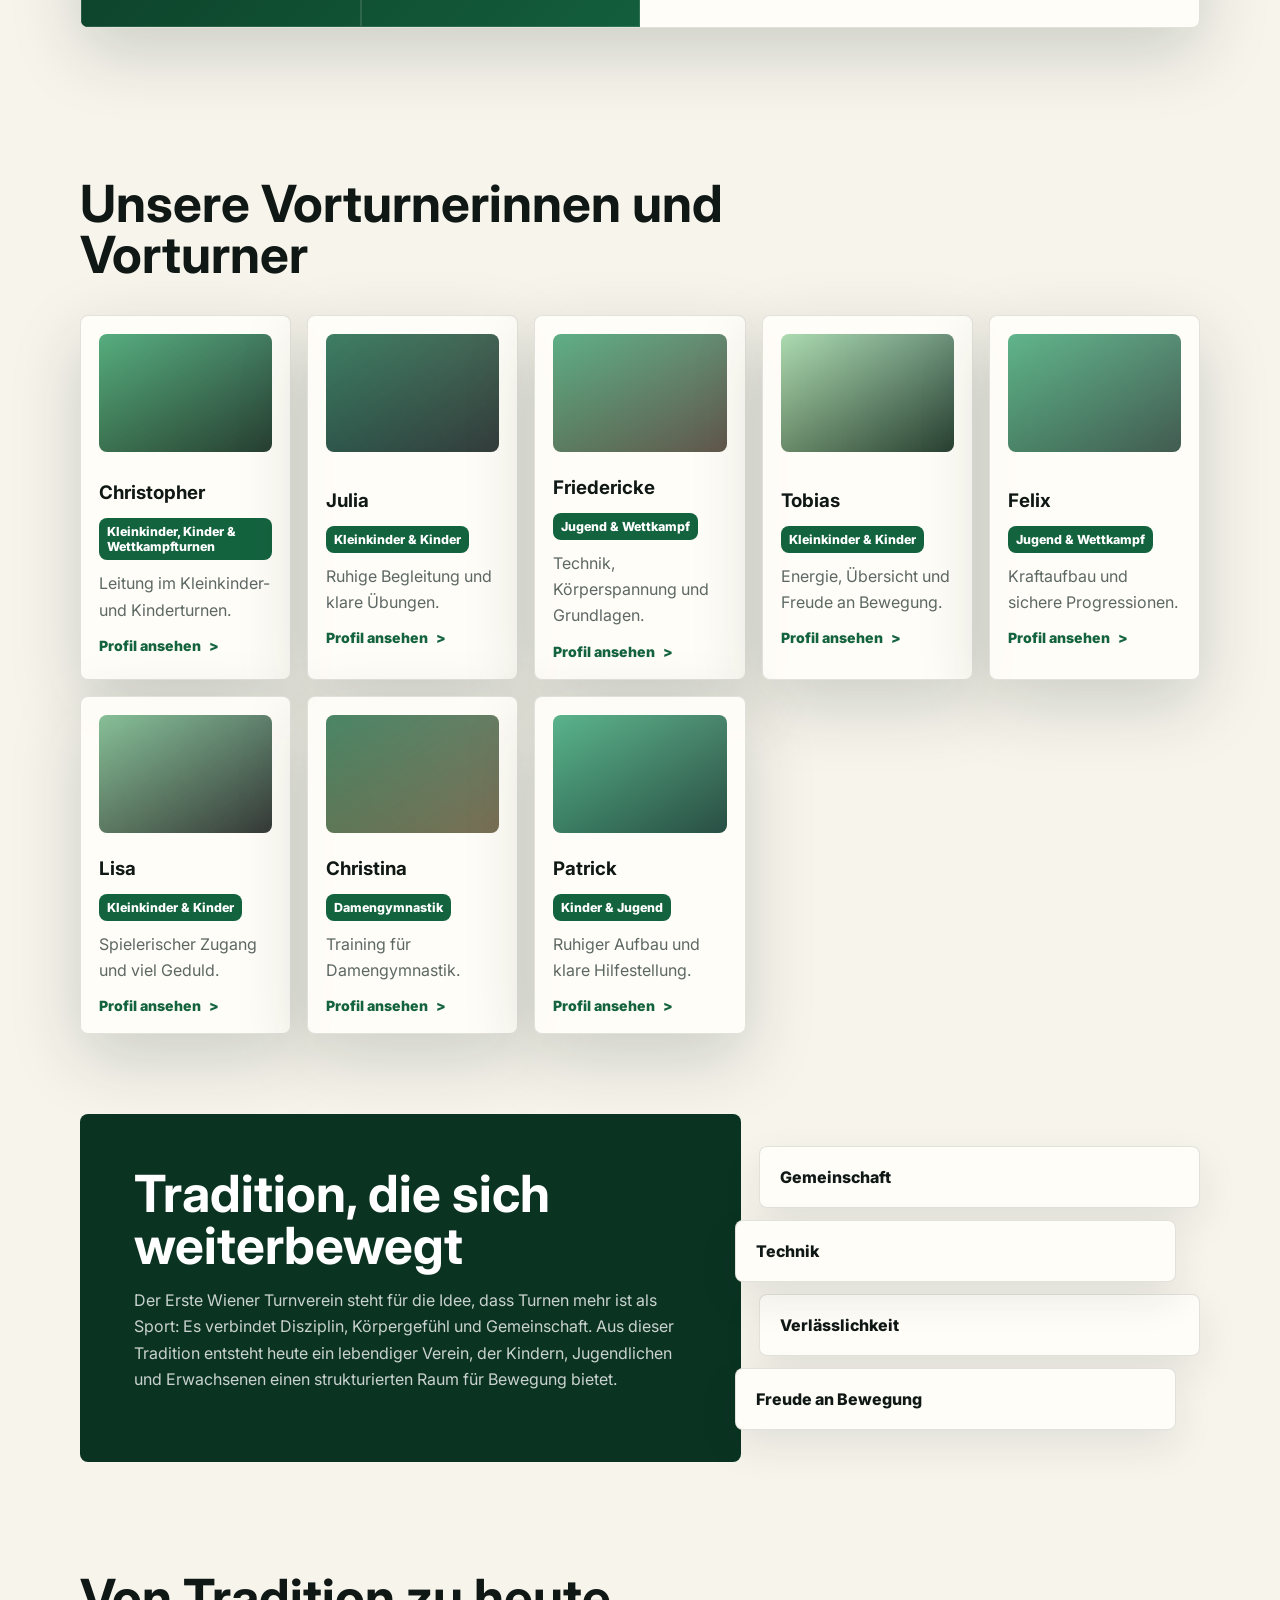
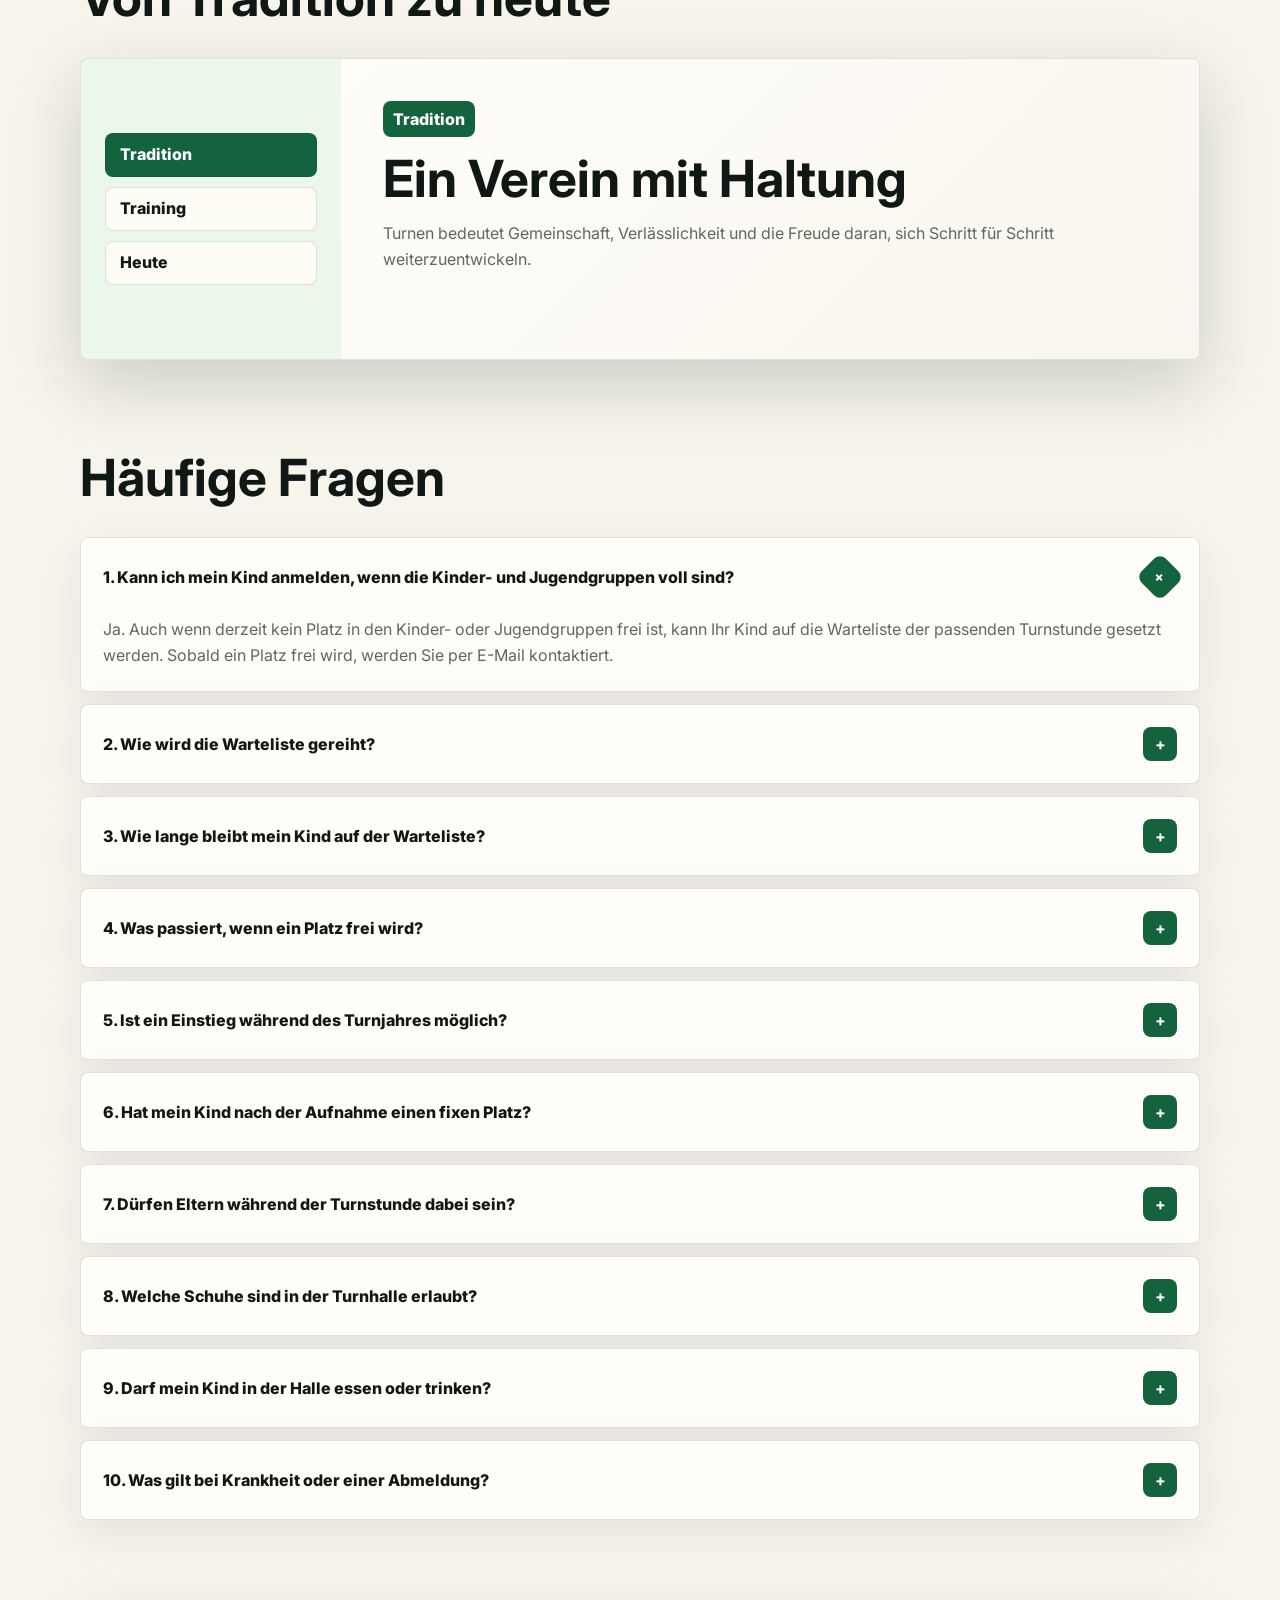
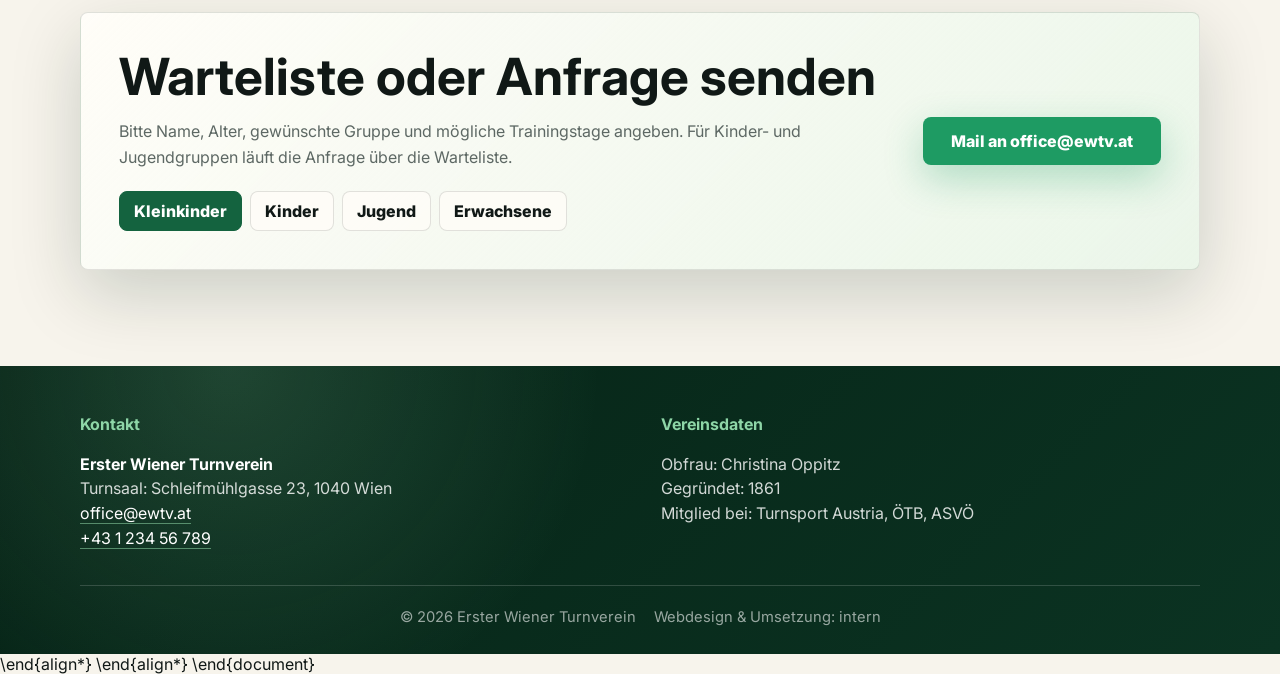
==== commit fd4dd3cb: "Update brand name in index.html" ====
--- a/index.html
+++ b/index.html
@@ -17,8 +17,8 @@
           <img src="assets/ewtv-logo.png" alt="" aria-hidden="true">
         </span>
         <span>
-          <strong>Erster Wiener</strong>
-          <small>Turnverein</small>
+          <strong>EWTV</strong>
+          
         </span>
       </a>
       <button class="menu-toggle" type="button" aria-label="Menü öffnen" aria-expanded="false" data-menu-toggle>
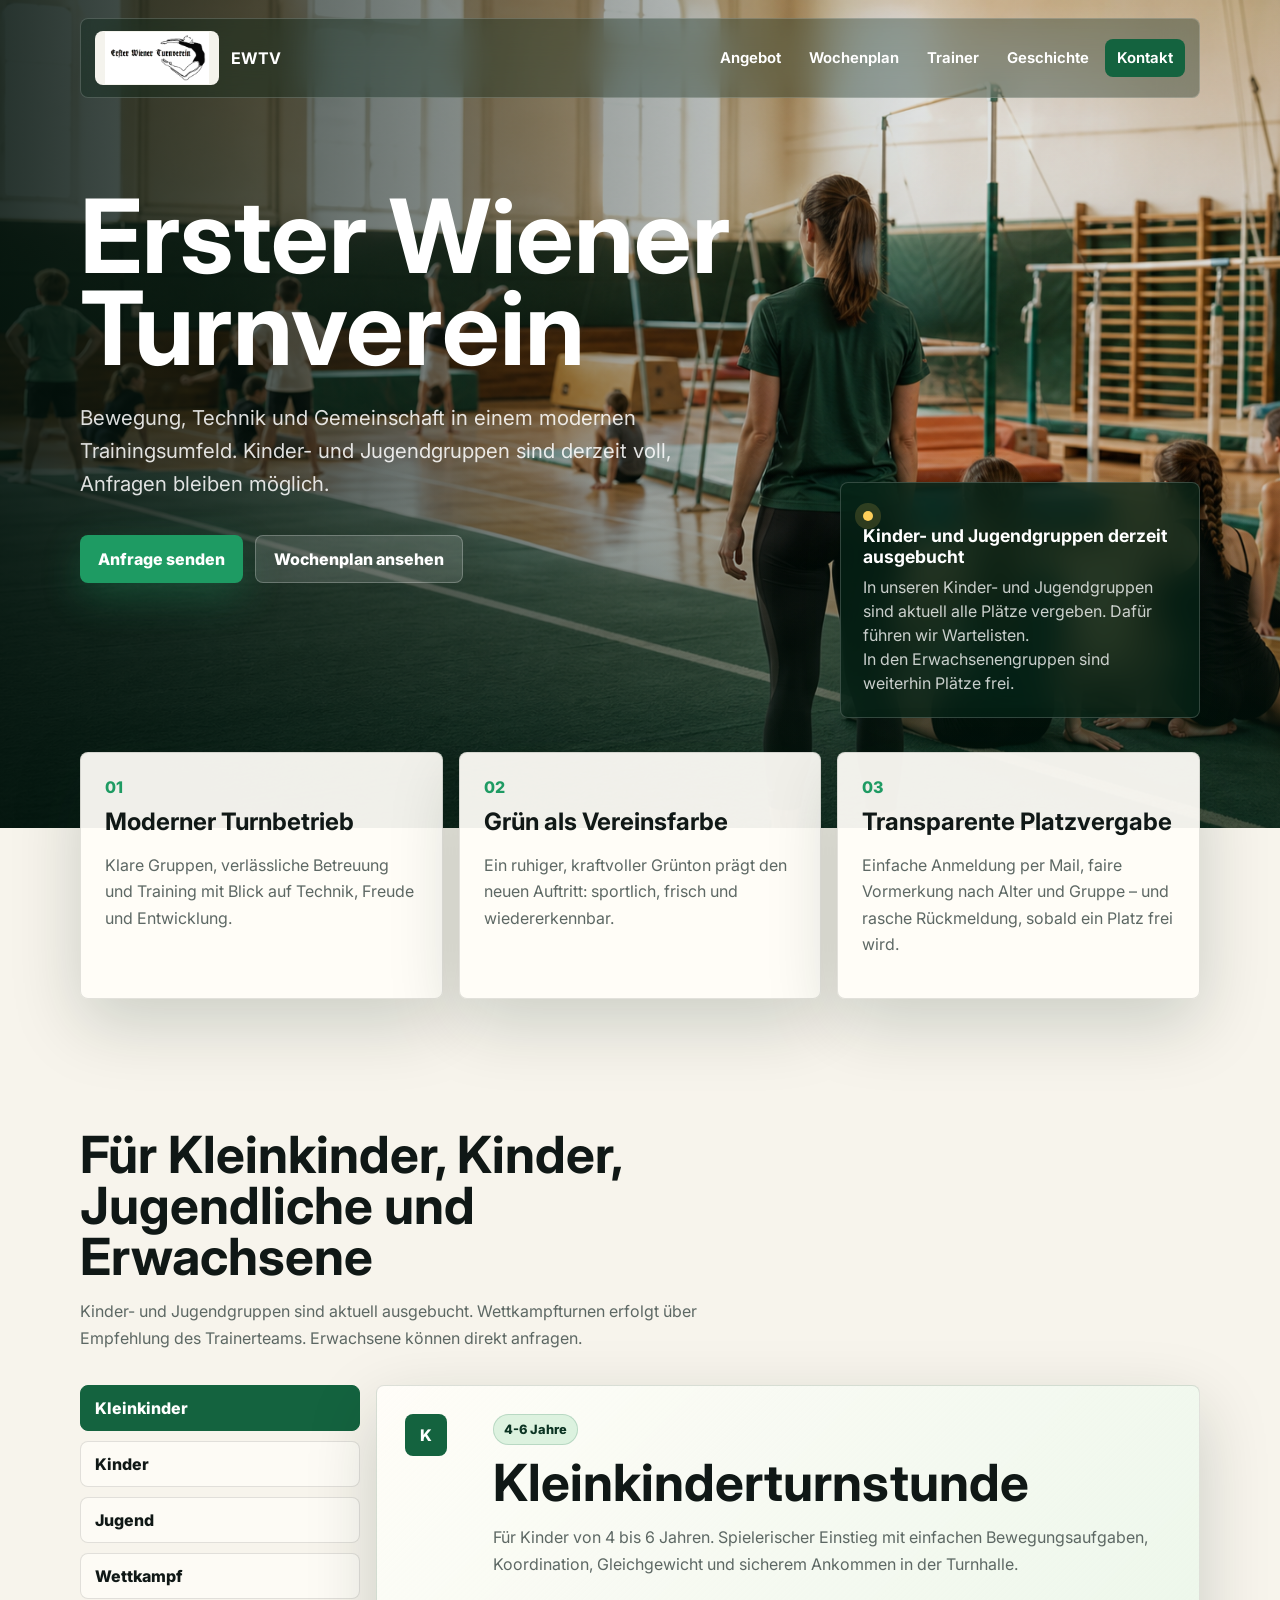
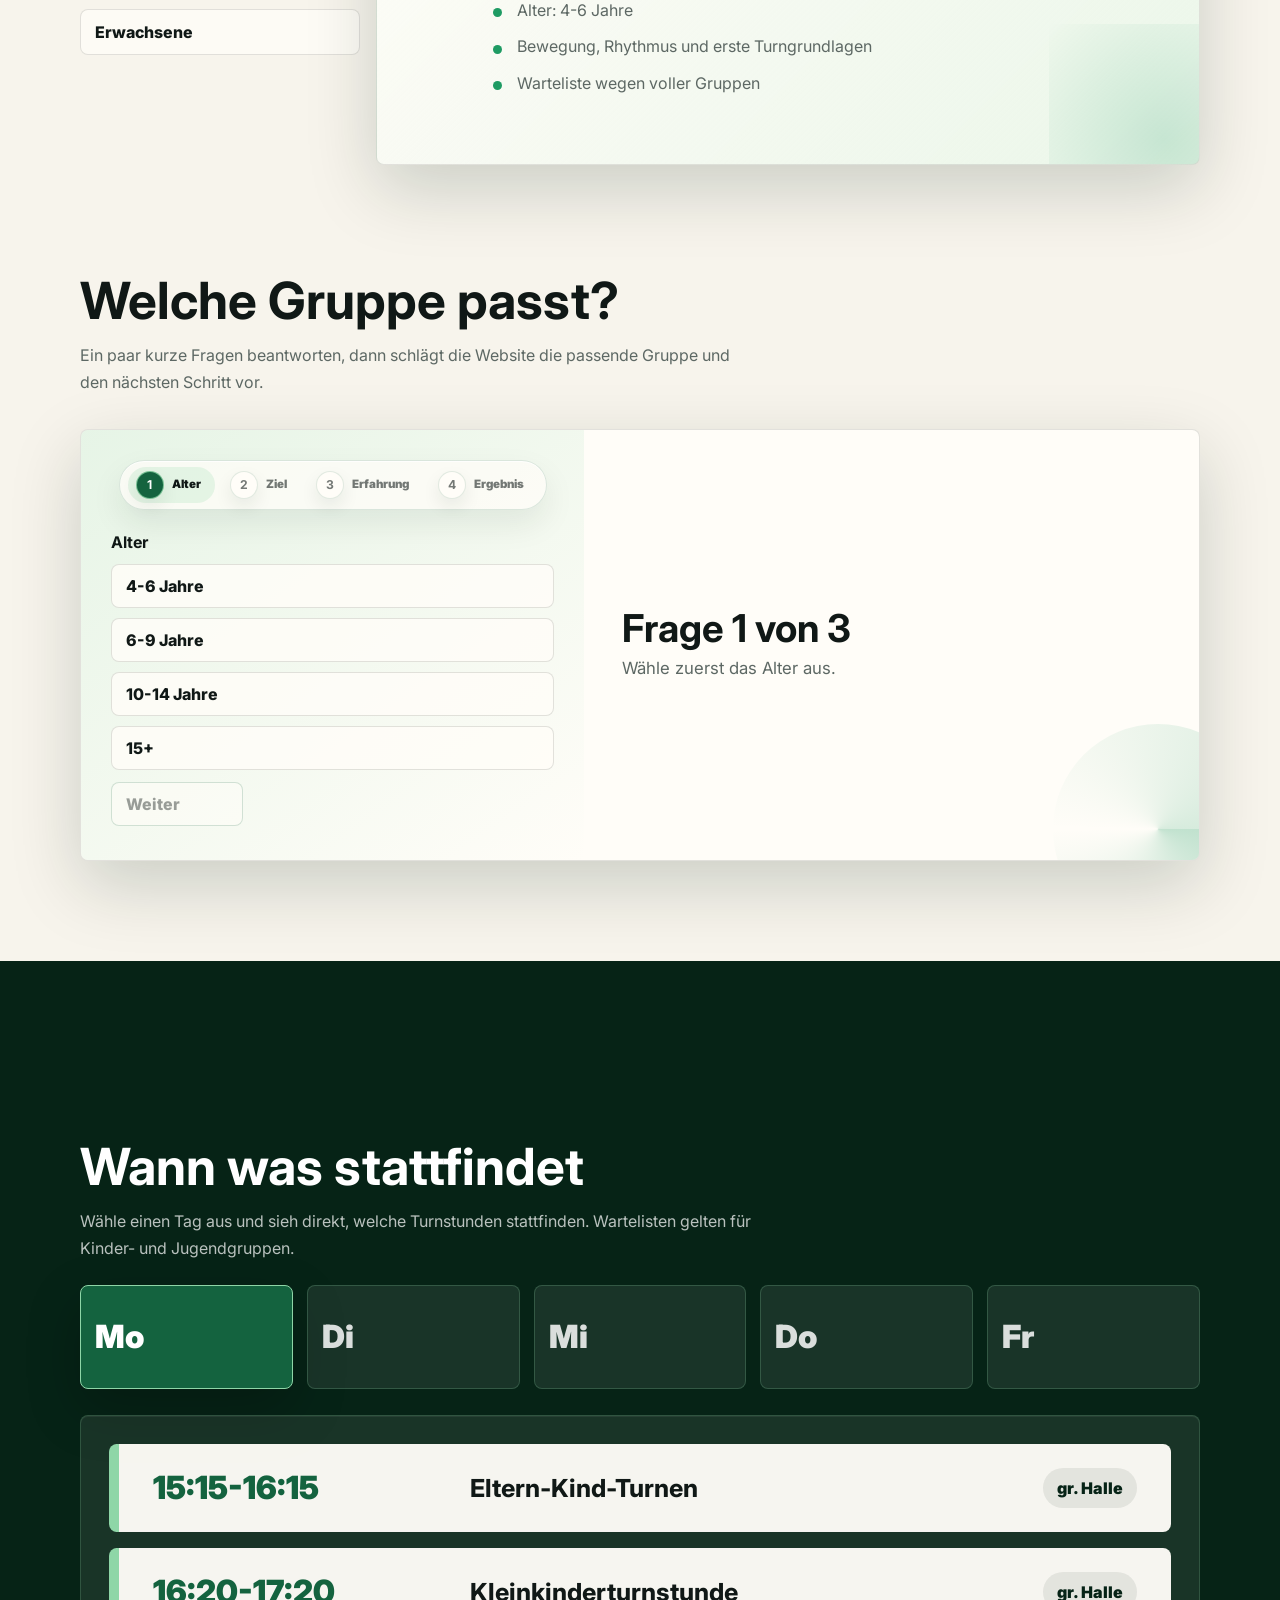
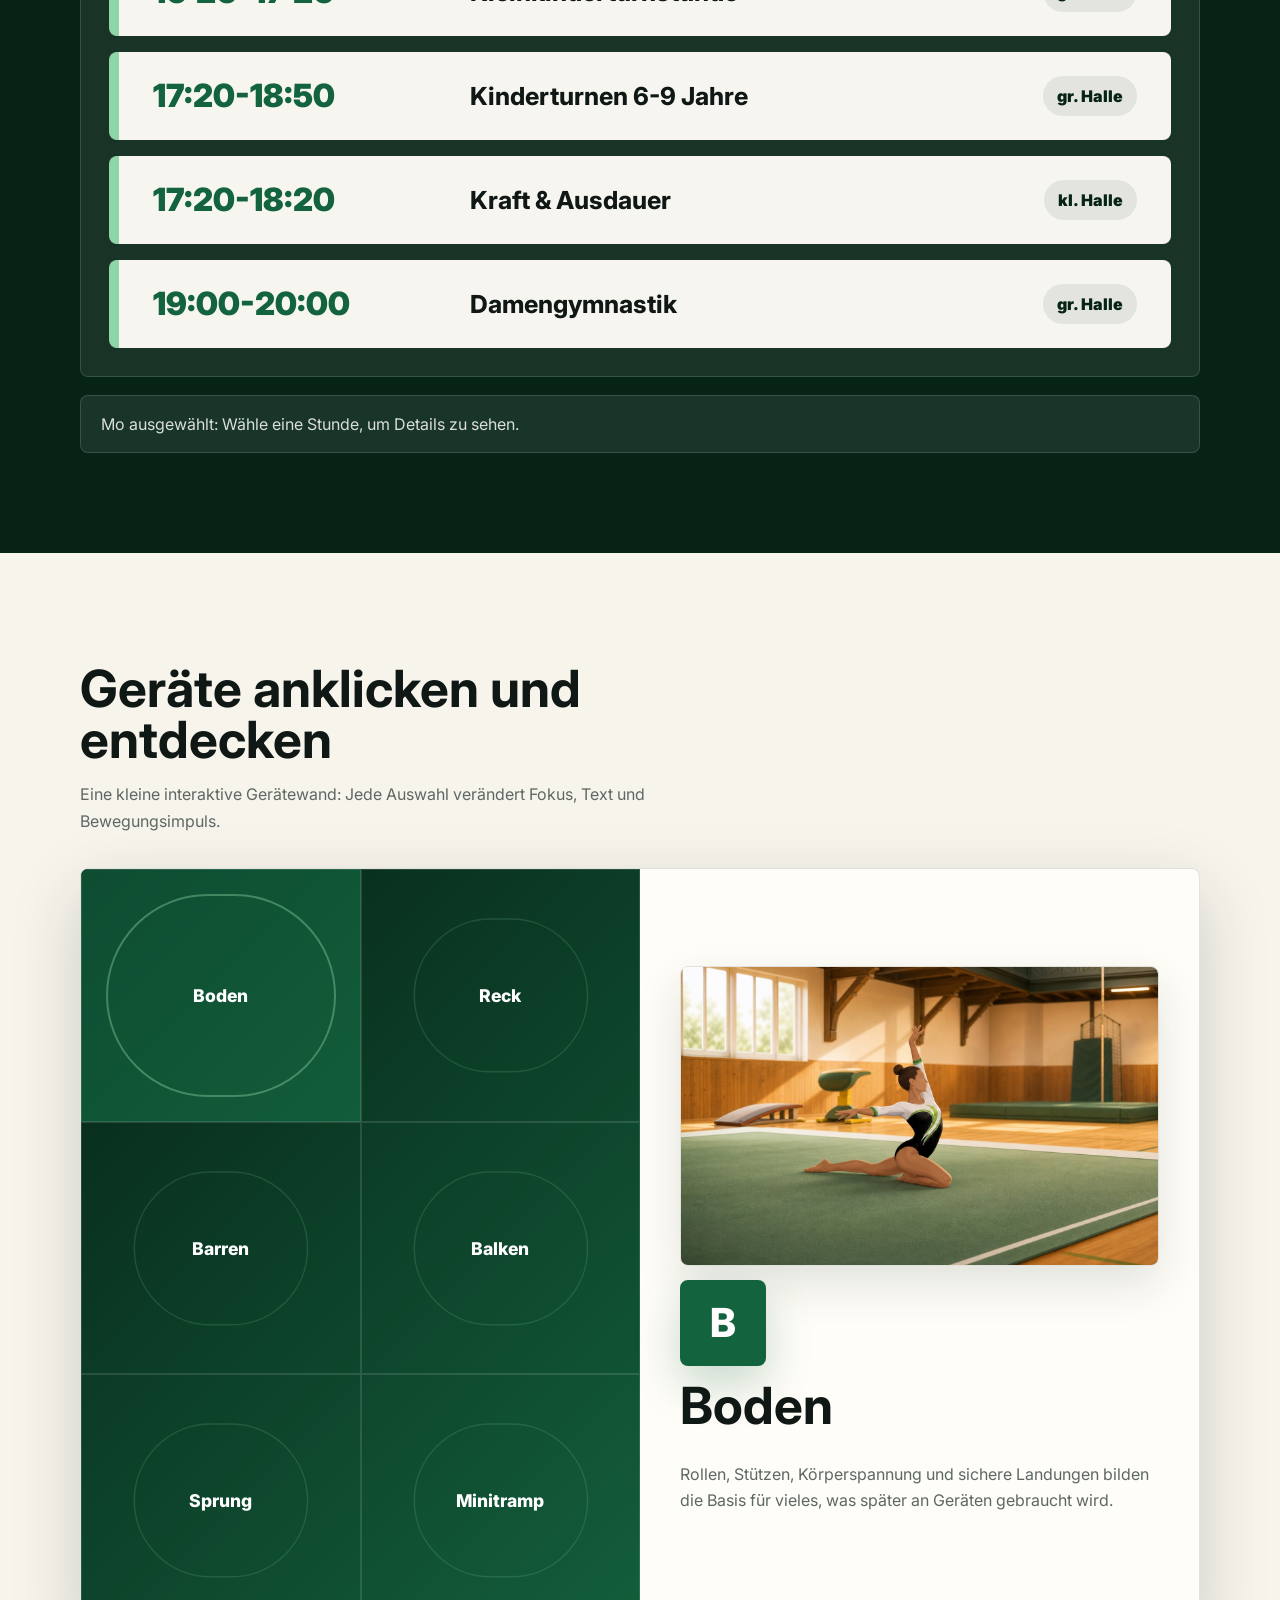
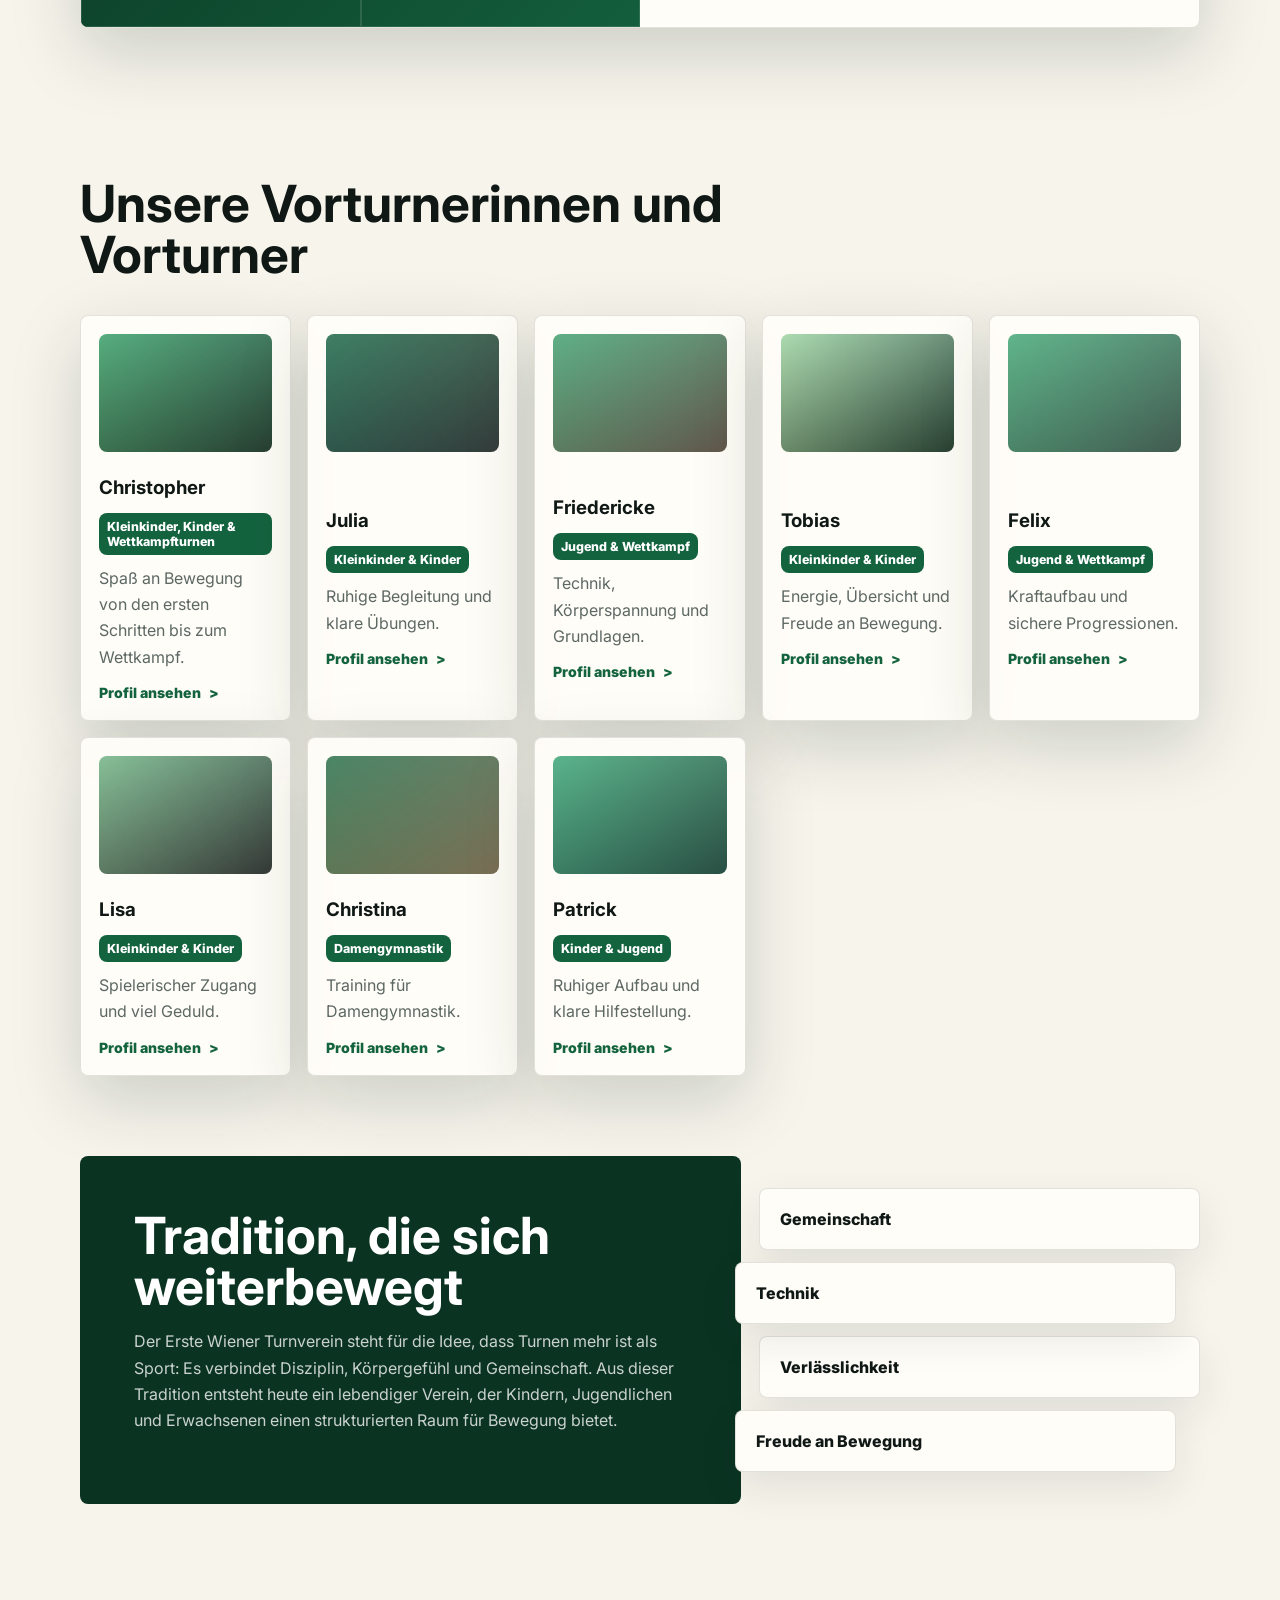
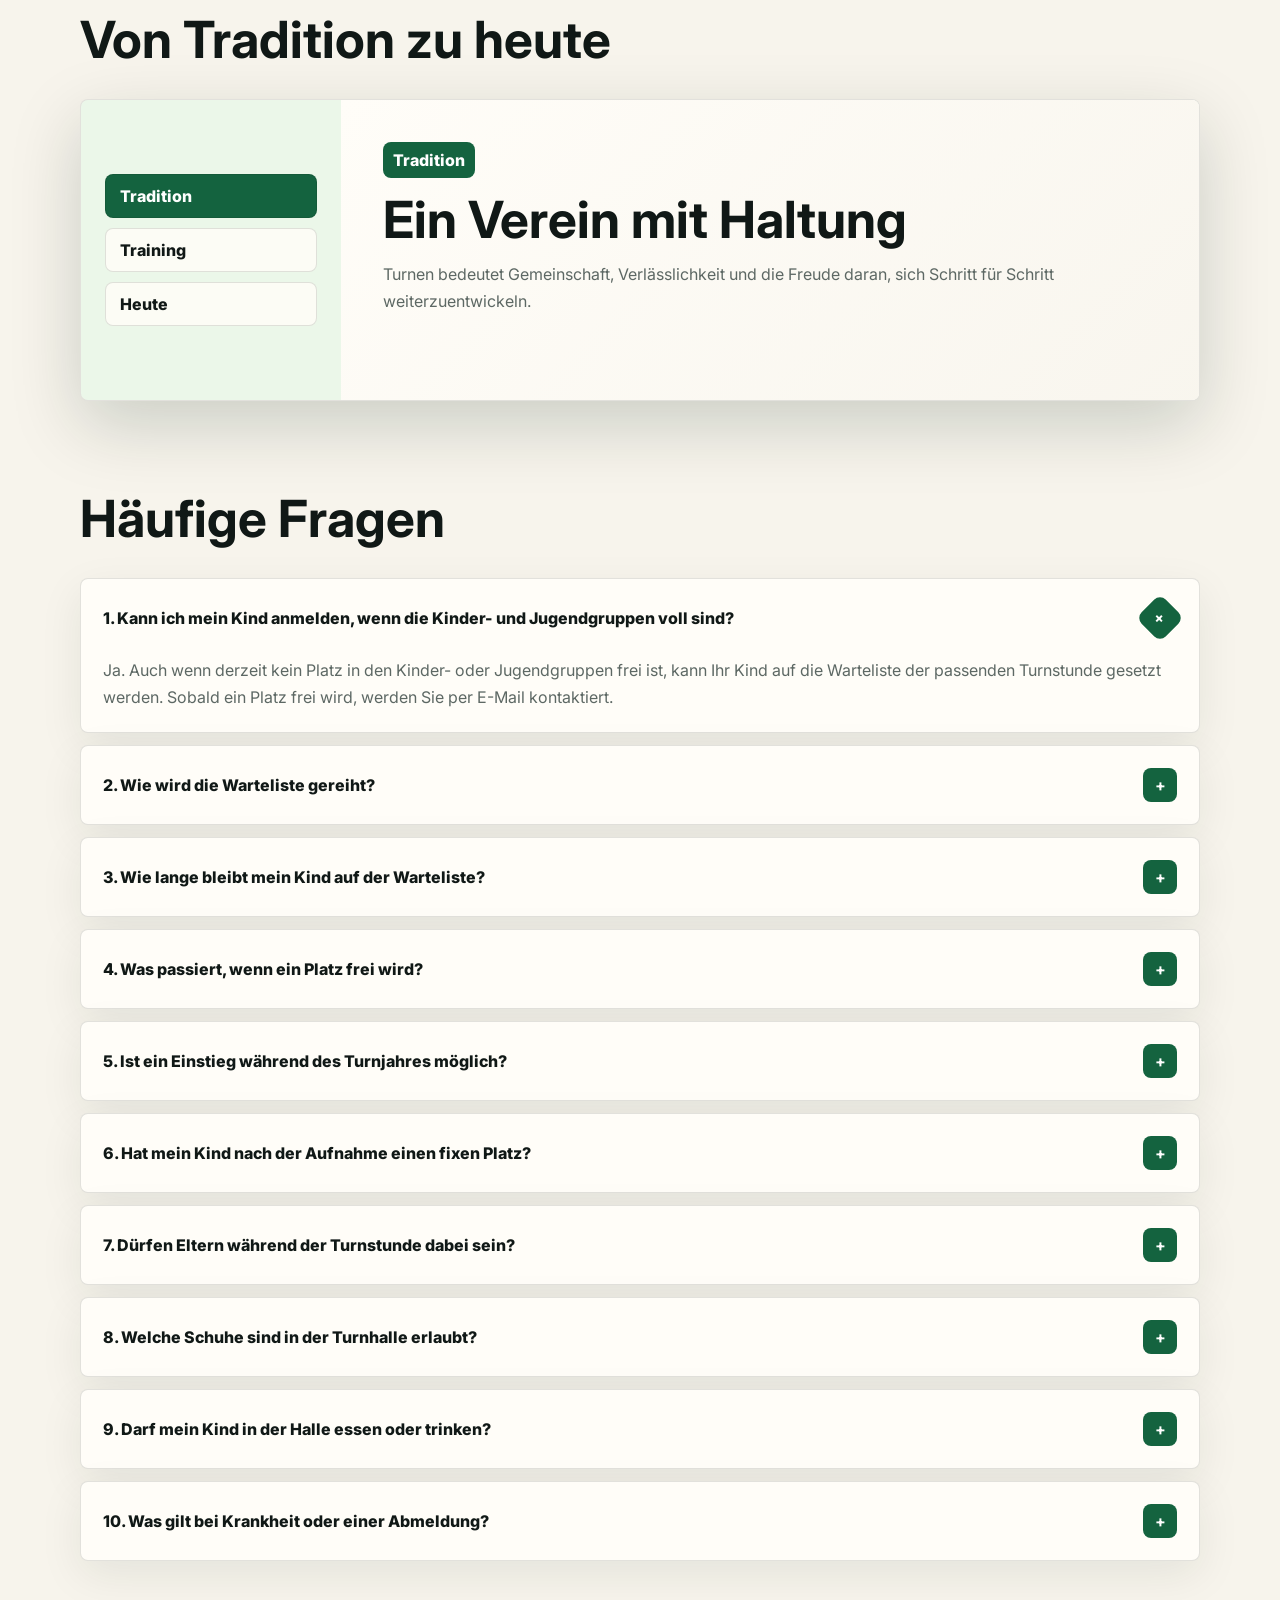
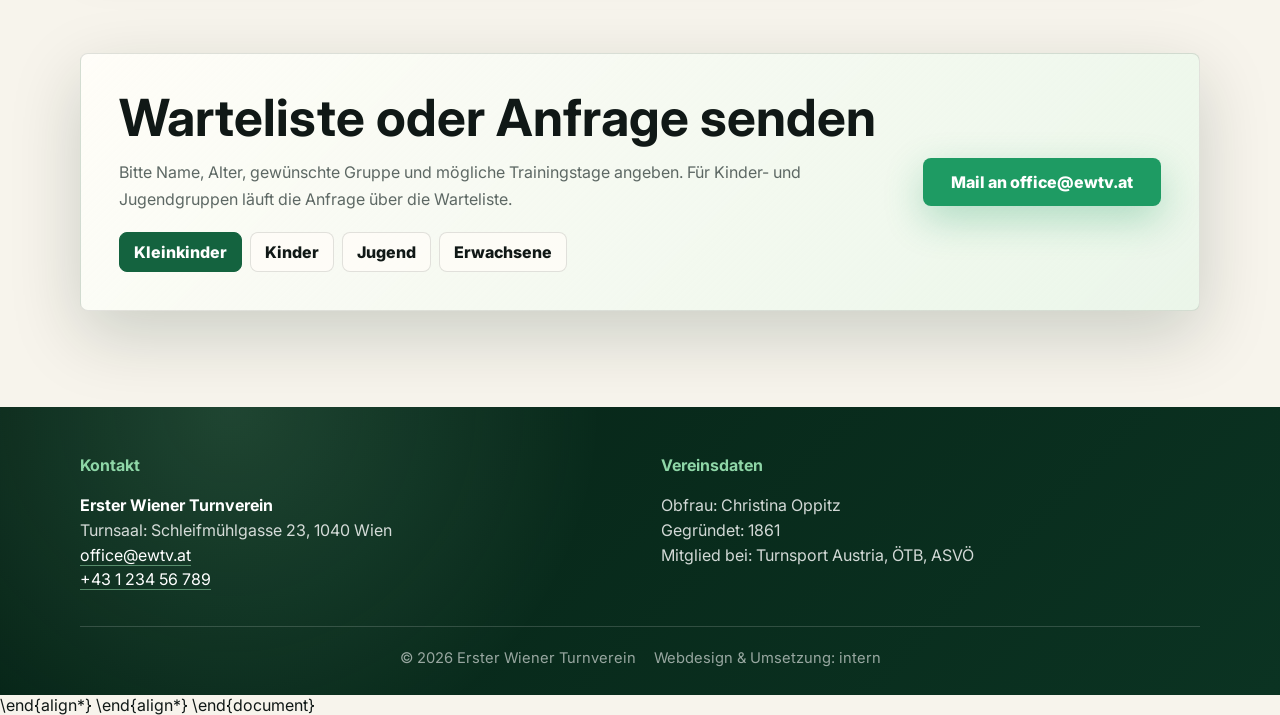
==== commit 42c7d87d: "Update index.html" ====
--- a/index.html
+++ b/index.html
@@ -351,7 +351,7 @@
             <div>
               <h3>Christopher</h3>
               <span class="trainer-badge">Kleinkinder, Kinder & Wettkampfturnen</span>
-              <p class="trainer-card-summary">Leitung im Kleinkinder- und Kinderturnen.</p>
+              <p class="trainer-card-summary">Spaß an Bewegung von den ersten Schritten bis zum Wettkampf.</p>
               <span class="trainer-card-link">Profil ansehen</span>
             </div>
           </a>
